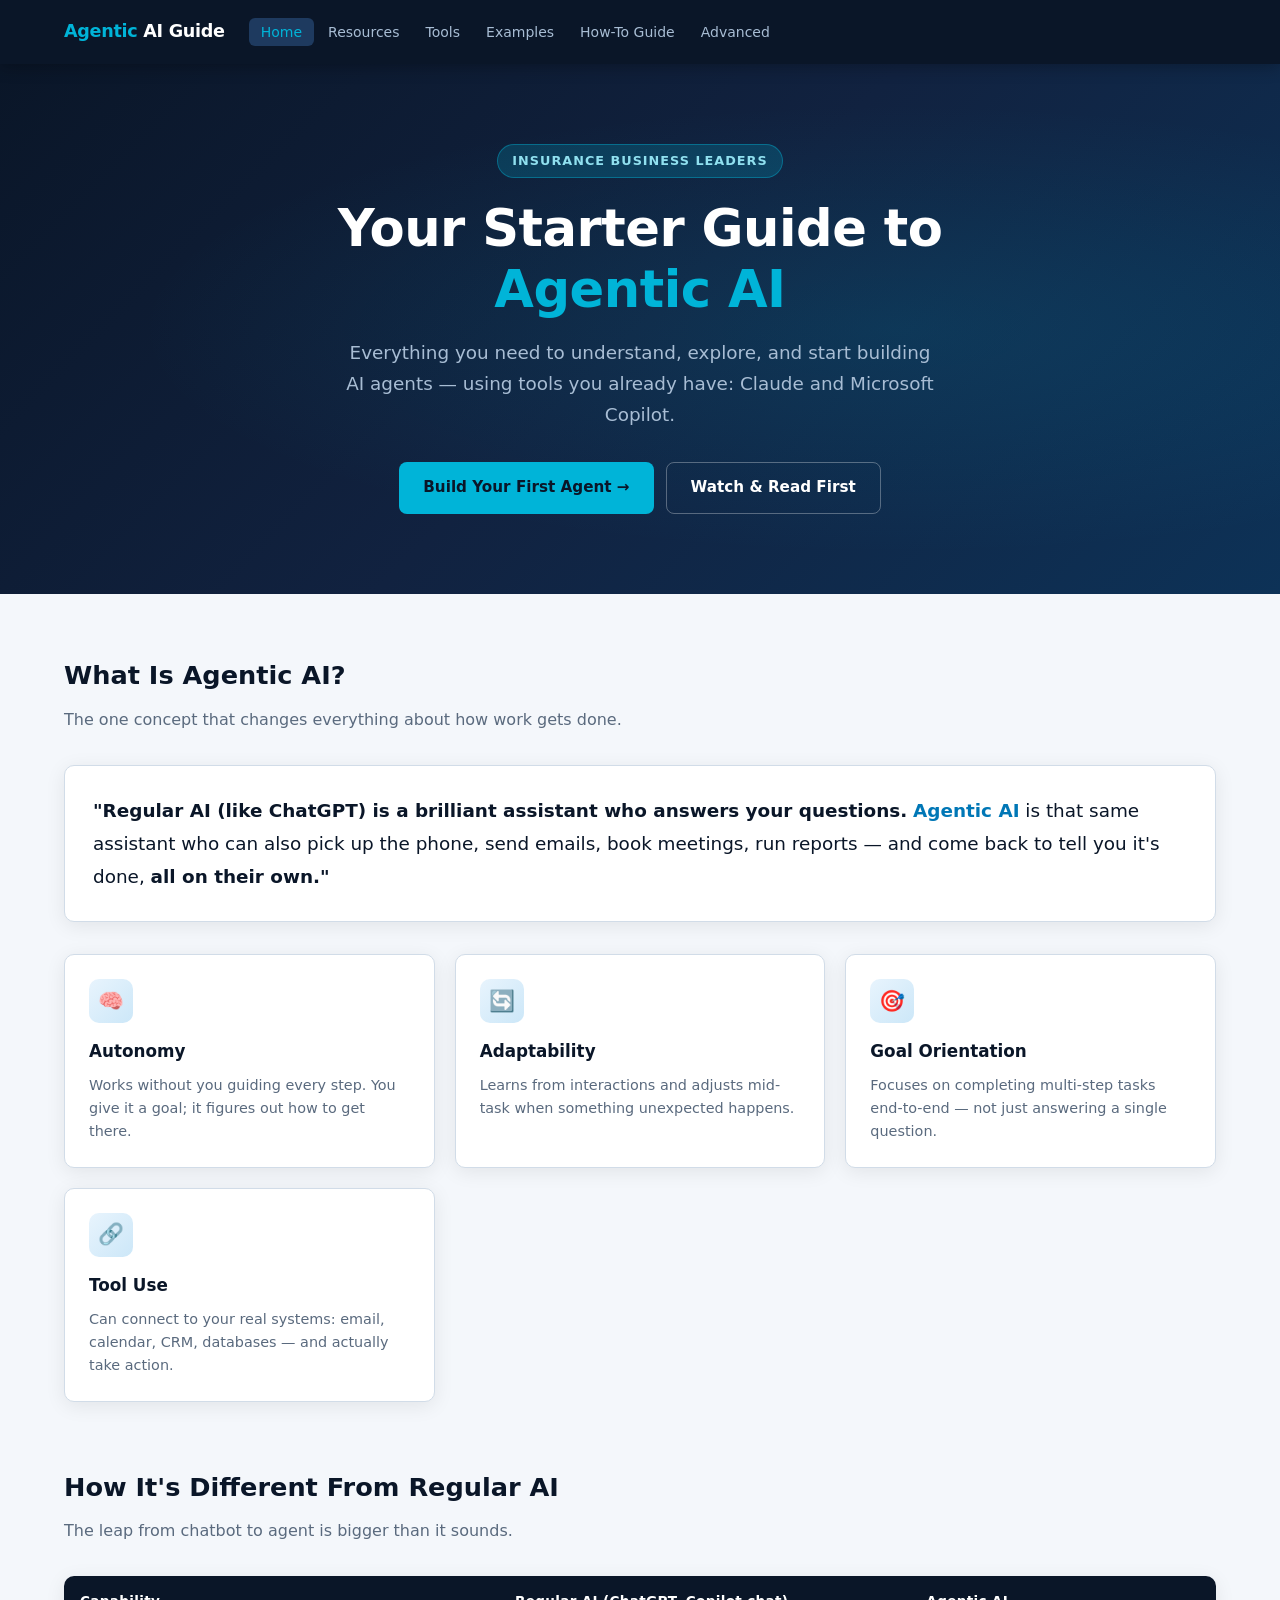
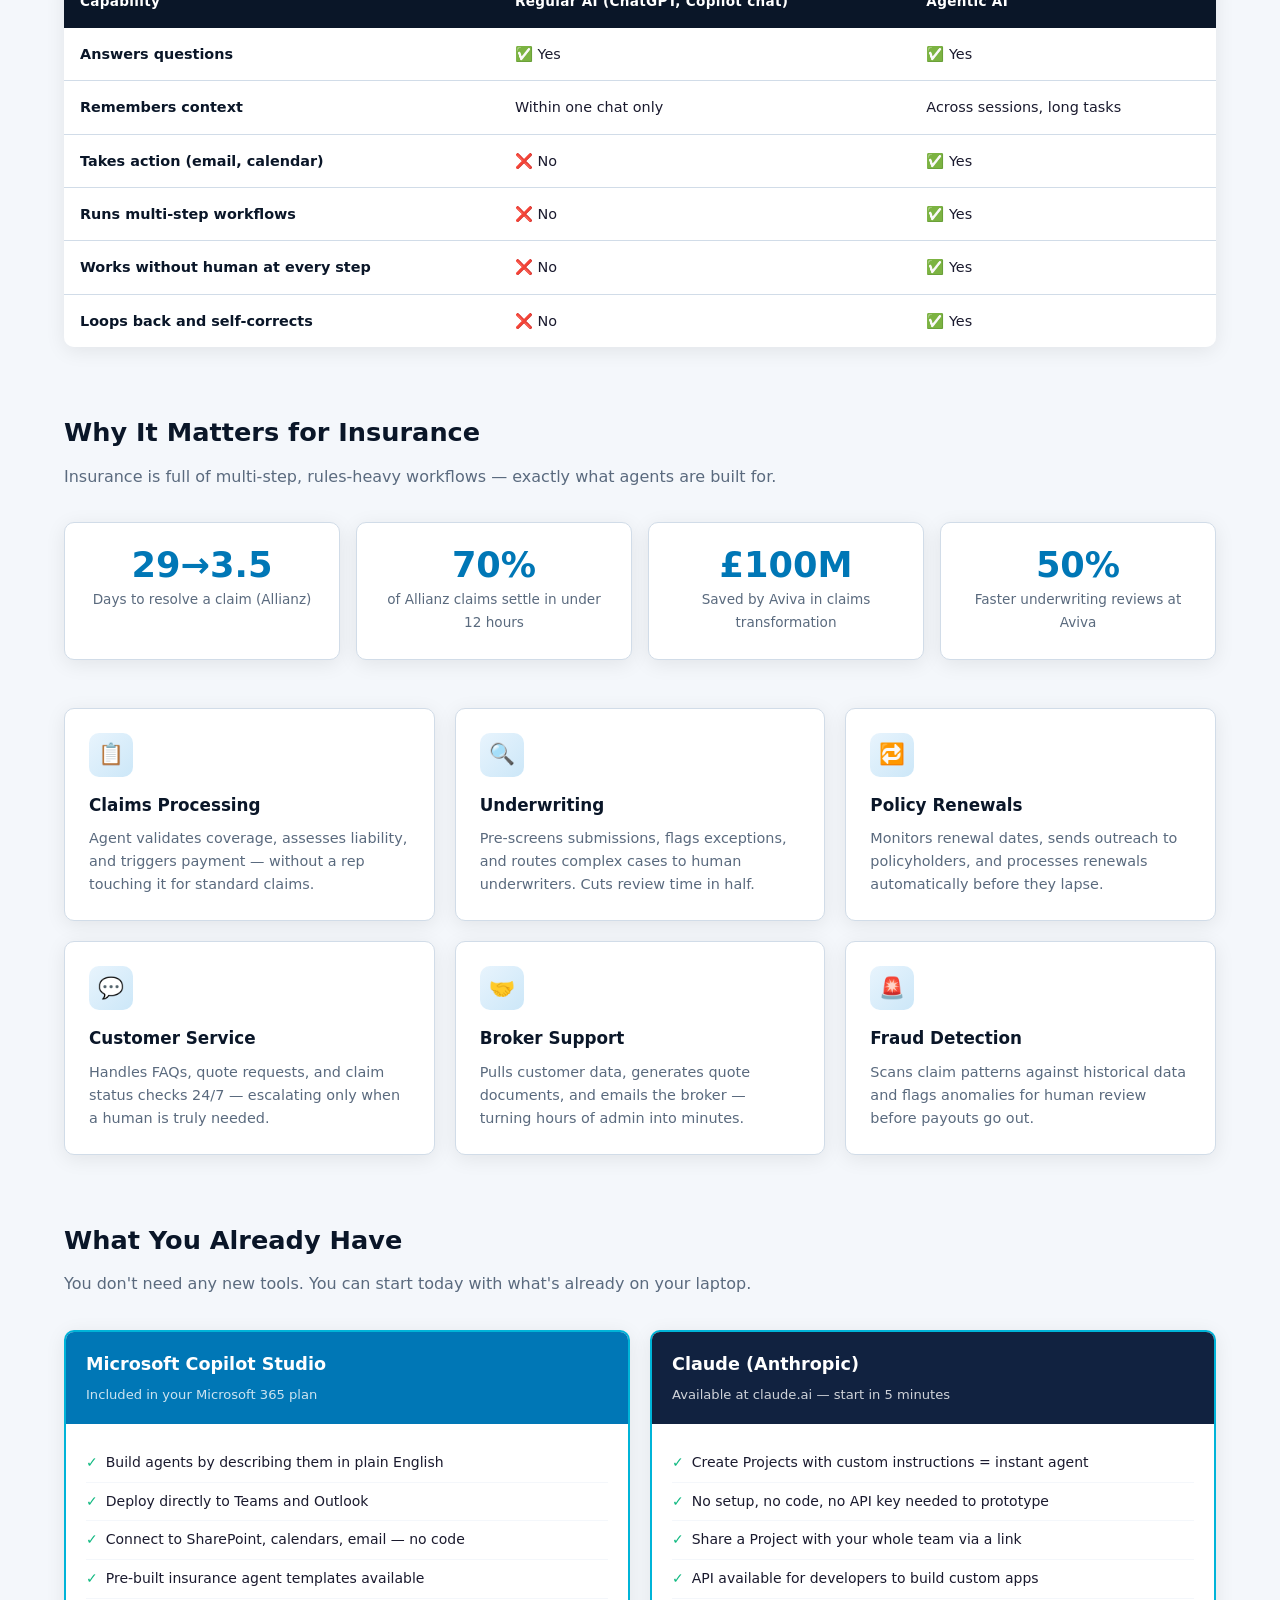
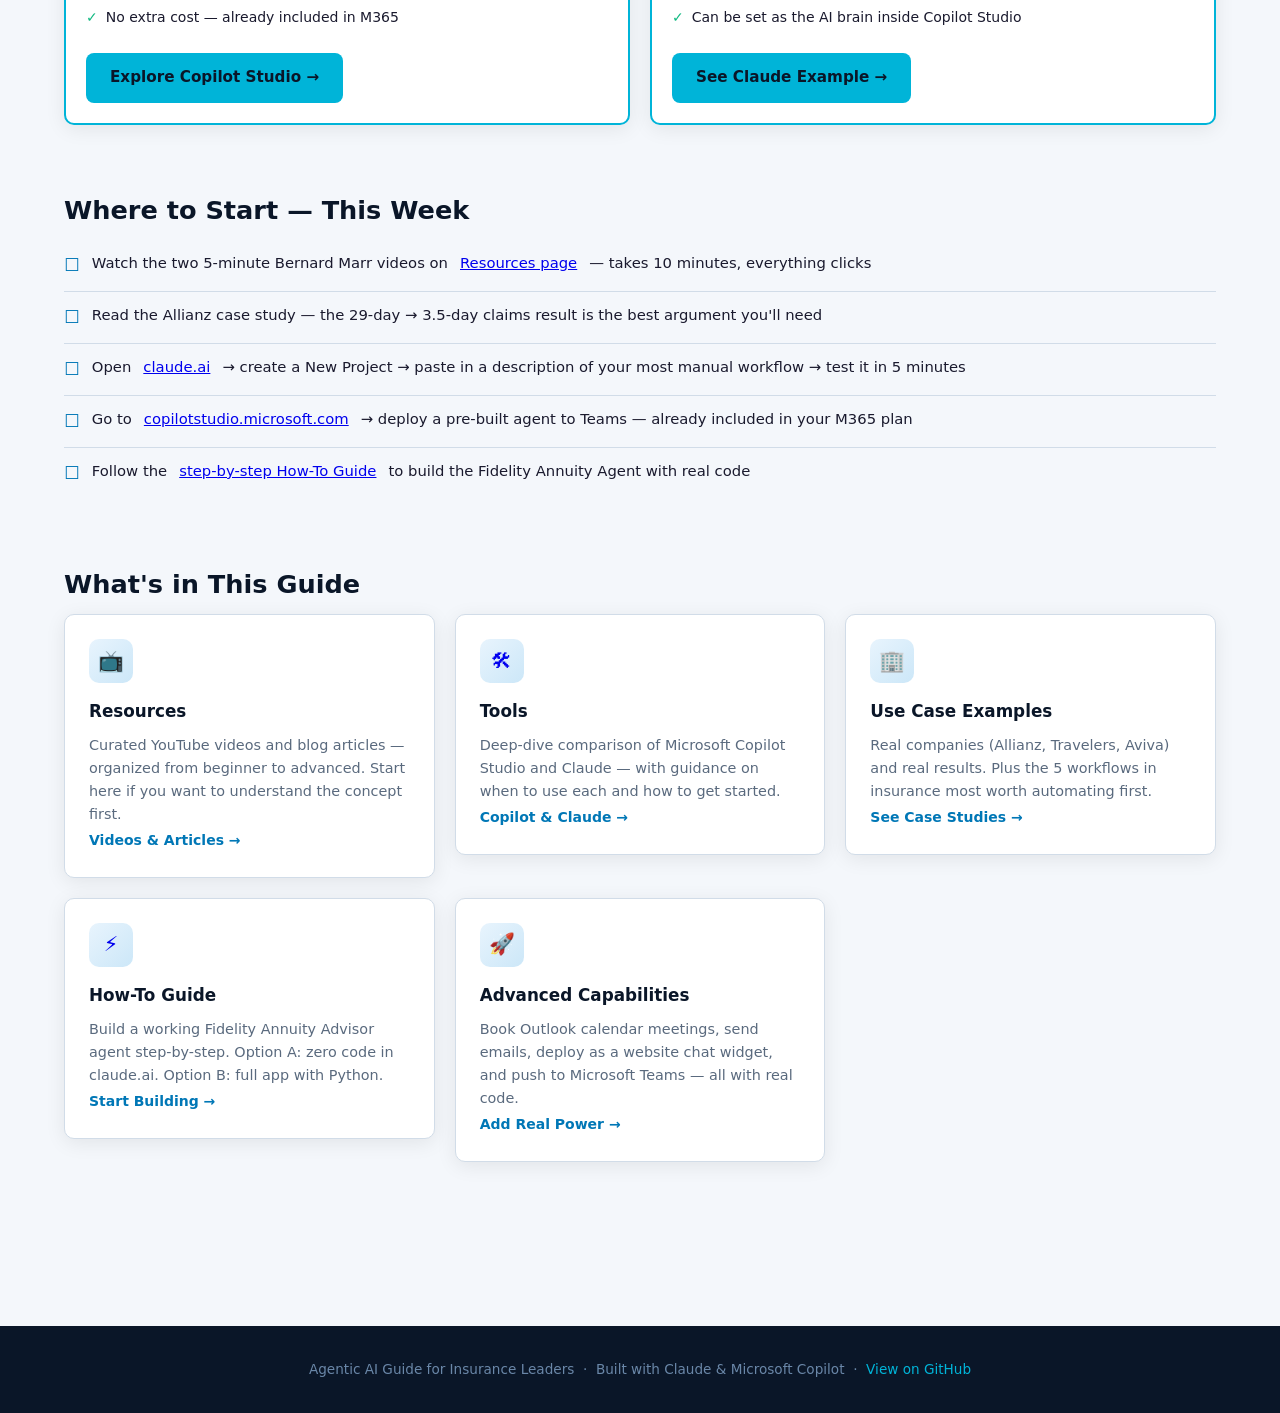
==== index.html @ a808accc "Rename Insurance nav tab to Examples Made-with: Cursor" ====
<!DOCTYPE html>
<html lang="en">
<head>
  <meta charset="UTF-8" />
  <meta name="viewport" content="width=device-width, initial-scale=1.0" />
  <title>Agentic AI Guide — For Insurance Business Leaders</title>
  <link rel="stylesheet" href="css/style.css" />
</head>
<body>

<!-- NAV -->
<nav>
  <div class="nav-inner">
    <a class="nav-logo" href="index.html">Agentic <span>AI Guide</span></a>
    <ul class="nav-links">
      <li><a href="index.html" class="active">Home</a></li>
      <li><a href="resources.html">Resources</a></li>
      <li><a href="tools.html">Tools</a></li>
      <li><a href="insurance.html">Examples</a></li>
      <li><a href="howto.html">How-To Guide</a></li>
      <li><a href="capabilities.html">Advanced</a></li>
    </ul>
  </div>
</nav>

<!-- HERO -->
<section class="hero">
  <div class="hero-inner">
    <div class="hero-badge">Insurance Business Leaders</div>
    <h1>Your Starter Guide to<br><span class="accent">Agentic AI</span></h1>
    <p>Everything you need to understand, explore, and start building AI agents — using tools you already have: Claude and Microsoft Copilot.</p>
    <div class="hero-cta">
      <a class="btn btn-primary" href="howto.html">Build Your First Agent →</a>
      <a class="btn btn-outline" href="resources.html">Watch &amp; Read First</a>
    </div>
  </div>
</section>

<!-- MAIN -->
<div class="container">

  <!-- WHAT IS IT -->
  <section class="section">
    <div class="section-title">What Is Agentic AI?</div>
    <div class="section-subtitle">The one concept that changes everything about how work gets done.</div>

    <div style="background:white; border:1px solid var(--border); border-radius:var(--radius); padding:28px; margin-bottom:32px; box-shadow:var(--shadow);">
      <p style="font-size:1.15rem; line-height:1.8; color:var(--navy);">
        <strong>"Regular AI (like ChatGPT) is a brilliant assistant who answers your questions.</strong>
        <strong style="color:var(--teal-dark)"> Agentic AI</strong> is that same assistant who can also pick up the phone,
        send emails, book meetings, run reports — and come back to tell you it's done,
        <strong>all on their own."</strong>
      </p>
    </div>

    <div class="card-grid">
      <div class="card">
        <div class="card-icon">🧠</div>
        <h3>Autonomy</h3>
        <p>Works without you guiding every step. You give it a goal; it figures out how to get there.</p>
      </div>
      <div class="card">
        <div class="card-icon">🔄</div>
        <h3>Adaptability</h3>
        <p>Learns from interactions and adjusts mid-task when something unexpected happens.</p>
      </div>
      <div class="card">
        <div class="card-icon">🎯</div>
        <h3>Goal Orientation</h3>
        <p>Focuses on completing multi-step tasks end-to-end — not just answering a single question.</p>
      </div>
      <div class="card">
        <div class="card-icon">🔗</div>
        <h3>Tool Use</h3>
        <p>Can connect to your real systems: email, calendar, CRM, databases — and actually take action.</p>
      </div>
    </div>
  </section>

  <!-- HOW IT DIFFERS -->
  <section class="section">
    <div class="section-title">How It's Different From Regular AI</div>
    <div class="section-subtitle">The leap from chatbot to agent is bigger than it sounds.</div>
    <div class="table-wrap">
      <table>
        <thead>
          <tr>
            <th>Capability</th>
            <th>Regular AI (ChatGPT, Copilot chat)</th>
            <th>Agentic AI</th>
          </tr>
        </thead>
        <tbody>
          <tr>
            <td>Answers questions</td>
            <td>✅ Yes</td>
            <td>✅ Yes</td>
          </tr>
          <tr>
            <td>Remembers context</td>
            <td>Within one chat only</td>
            <td>Across sessions, long tasks</td>
          </tr>
          <tr>
            <td>Takes action (email, calendar)</td>
            <td>❌ No</td>
            <td>✅ Yes</td>
          </tr>
          <tr>
            <td>Runs multi-step workflows</td>
            <td>❌ No</td>
            <td>✅ Yes</td>
          </tr>
          <tr>
            <td>Works without human at every step</td>
            <td>❌ No</td>
            <td>✅ Yes</td>
          </tr>
          <tr>
            <td>Loops back and self-corrects</td>
            <td>❌ No</td>
            <td>✅ Yes</td>
          </tr>
        </tbody>
      </table>
    </div>
  </section>

  <!-- WHY INSURANCE -->
  <section class="section">
    <div class="section-title">Why It Matters for Insurance</div>
    <div class="section-subtitle">Insurance is full of multi-step, rules-heavy workflows — exactly what agents are built for.</div>

    <div class="stats-row">
      <div class="stat-card">
        <div class="stat-num">29→3.5</div>
        <div class="stat-label">Days to resolve a claim (Allianz)</div>
      </div>
      <div class="stat-card">
        <div class="stat-num">70%</div>
        <div class="stat-label">of Allianz claims settle in under 12 hours</div>
      </div>
      <div class="stat-card">
        <div class="stat-num">£100M</div>
        <div class="stat-label">Saved by Aviva in claims transformation</div>
      </div>
      <div class="stat-card">
        <div class="stat-num">50%</div>
        <div class="stat-label">Faster underwriting reviews at Aviva</div>
      </div>
    </div>

    <div class="card-grid">
      <div class="card">
        <div class="card-icon">📋</div>
        <h3>Claims Processing</h3>
        <p>Agent validates coverage, assesses liability, and triggers payment — without a rep touching it for standard claims.</p>
      </div>
      <div class="card">
        <div class="card-icon">🔍</div>
        <h3>Underwriting</h3>
        <p>Pre-screens submissions, flags exceptions, and routes complex cases to human underwriters. Cuts review time in half.</p>
      </div>
      <div class="card">
        <div class="card-icon">🔁</div>
        <h3>Policy Renewals</h3>
        <p>Monitors renewal dates, sends outreach to policyholders, and processes renewals automatically before they lapse.</p>
      </div>
      <div class="card">
        <div class="card-icon">💬</div>
        <h3>Customer Service</h3>
        <p>Handles FAQs, quote requests, and claim status checks 24/7 — escalating only when a human is truly needed.</p>
      </div>
      <div class="card">
        <div class="card-icon">🤝</div>
        <h3>Broker Support</h3>
        <p>Pulls customer data, generates quote documents, and emails the broker — turning hours of admin into minutes.</p>
      </div>
      <div class="card">
        <div class="card-icon">🚨</div>
        <h3>Fraud Detection</h3>
        <p>Scans claim patterns against historical data and flags anomalies for human review before payouts go out.</p>
      </div>
    </div>
  </section>

  <!-- WHAT YOU HAVE -->
  <section class="section">
    <div class="section-title">What You Already Have</div>
    <div class="section-subtitle">You don't need any new tools. You can start today with what's already on your laptop.</div>

    <div class="compare-grid">
      <div class="compare-card featured">
        <div class="compare-header teal">
          <h3>Microsoft Copilot Studio</h3>
          <p>Included in your Microsoft 365 plan</p>
        </div>
        <div class="compare-body">
          <ul style="list-style:none;">
            <li>Build agents by describing them in plain English</li>
            <li>Deploy directly to Teams and Outlook</li>
            <li>Connect to SharePoint, calendars, email — no code</li>
            <li>Pre-built insurance agent templates available</li>
            <li>No extra cost — already included in M365</li>
          </ul>
          <a class="btn btn-primary" href="tools.html" style="margin-top:16px; display:inline-flex;">Explore Copilot Studio →</a>
        </div>
      </div>
      <div class="compare-card featured">
        <div class="compare-header">
          <h3>Claude (Anthropic)</h3>
          <p>Available at claude.ai — start in 5 minutes</p>
        </div>
        <div class="compare-body">
          <ul style="list-style:none;">
            <li>Create Projects with custom instructions = instant agent</li>
            <li>No setup, no code, no API key needed to prototype</li>
            <li>Share a Project with your whole team via a link</li>
            <li>API available for developers to build custom apps</li>
            <li>Can be set as the AI brain inside Copilot Studio</li>
          </ul>
          <a class="btn btn-primary" href="howto.html" style="margin-top:16px; display:inline-flex;">See Claude Example →</a>
        </div>
      </div>
    </div>
  </section>

  <!-- WHERE TO START -->
  <section class="section">
    <div class="section-title">Where to Start — This Week</div>
    <ul class="checklist">
      <li>Watch the two 5-minute Bernard Marr videos on <a href="resources.html">Resources page</a> — takes 10 minutes, everything clicks</li>
      <li>Read the Allianz case study — the 29-day → 3.5-day claims result is the best argument you'll need</li>
      <li>Open <a href="https://claude.ai" target="_blank">claude.ai</a> → create a New Project → paste in a description of your most manual workflow → test it in 5 minutes</li>
      <li>Go to <a href="https://copilotstudio.microsoft.com" target="_blank">copilotstudio.microsoft.com</a> → deploy a pre-built agent to Teams — already included in your M365 plan</li>
      <li>Follow the <a href="howto.html">step-by-step How-To Guide</a> to build the Fidelity Annuity Agent with real code</li>
    </ul>
  </section>

  <!-- SITE MAP -->
  <section class="section">
    <div class="section-title">What's in This Guide</div>
    <div class="card-grid">
      <a href="resources.html" style="text-decoration:none;">
        <div class="card">
          <div class="card-icon">📺</div>
          <h3>Resources</h3>
          <p>Curated YouTube videos and blog articles — organized from beginner to advanced. Start here if you want to understand the concept first.</p>
          <span style="color:var(--teal-dark); font-size:0.875rem; font-weight:600;">Videos &amp; Articles →</span>
        </div>
      </a>
      <a href="tools.html" style="text-decoration:none;">
        <div class="card">
          <div class="card-icon">🛠</div>
          <h3>Tools</h3>
          <p>Deep-dive comparison of Microsoft Copilot Studio and Claude — with guidance on when to use each and how to get started.</p>
          <span style="color:var(--teal-dark); font-size:0.875rem; font-weight:600;">Copilot &amp; Claude →</span>
        </div>
      </a>
      <a href="insurance.html" style="text-decoration:none;">
        <div class="card">
          <div class="card-icon">🏢</div>
          <h3>Use Case Examples</h3>
          <p>Real companies (Allianz, Travelers, Aviva) and real results. Plus the 5 workflows in insurance most worth automating first.</p>
          <span style="color:var(--teal-dark); font-size:0.875rem; font-weight:600;">See Case Studies →</span>
        </div>
      </a>
      <a href="howto.html" style="text-decoration:none;">
        <div class="card">
          <div class="card-icon">⚡</div>
          <h3>How-To Guide</h3>
          <p>Build a working Fidelity Annuity Advisor agent step-by-step. Option A: zero code in claude.ai. Option B: full app with Python.</p>
          <span style="color:var(--teal-dark); font-size:0.875rem; font-weight:600;">Start Building →</span>
        </div>
      </a>
      <a href="capabilities.html" style="text-decoration:none;">
        <div class="card">
          <div class="card-icon">🚀</div>
          <h3>Advanced Capabilities</h3>
          <p>Book Outlook calendar meetings, send emails, deploy as a website chat widget, and push to Microsoft Teams — all with real code.</p>
          <span style="color:var(--teal-dark); font-size:0.875rem; font-weight:600;">Add Real Power →</span>
        </div>
      </a>
    </div>
  </section>
</div>

<footer>
  <p>Agentic AI Guide for Insurance Leaders &nbsp;·&nbsp; Built with Claude &amp; Microsoft Copilot &nbsp;·&nbsp; <a href="https://github.com" target="_blank">View on GitHub</a></p>
</footer>

<script src="js/main.js"></script>
</body>
</html>
---- css/style.css ----
/* ============================================================
   AGENTIC AI GUIDE — Shared Styles
   ============================================================ */

:root {
  --navy:       #0a1628;
  --navy-mid:   #112240;
  --navy-light: #1e3a5f;
  --teal:       #00b4d8;
  --teal-light: #90e0ef;
  --teal-dark:  #0077b6;
  --white:      #ffffff;
  --off-white:  #f4f7fb;
  --text:       #1a1a2e;
  --text-muted: #5a6a7e;
  --border:     #d1dce8;
  --card-bg:    #ffffff;
  --code-bg:    #0d1b2a;
  --success:    #10b981;
  --warning:    #f59e0b;
  --radius:     10px;
  --shadow:     0 4px 20px rgba(0,0,0,0.08);
  --shadow-lg:  0 8px 40px rgba(0,0,0,0.14);
}

* { margin: 0; padding: 0; box-sizing: border-box; }

html { scroll-behavior: smooth; }

body {
  font-family: 'Segoe UI', system-ui, -apple-system, sans-serif;
  background: var(--off-white);
  color: var(--text);
  line-height: 1.7;
}

/* ---- NAV ---- */
nav {
  background: var(--navy);
  position: sticky;
  top: 0;
  z-index: 100;
  box-shadow: 0 2px 16px rgba(0,0,0,0.3);
}

.nav-inner {
  max-width: 1200px;
  margin: 0 auto;
  padding: 0 24px;
  display: flex;
  align-items: center;
  gap: 8px;
  height: 64px;
}

.nav-logo {
  font-size: 1.1rem;
  font-weight: 700;
  color: var(--teal);
  text-decoration: none;
  margin-right: 16px;
  white-space: nowrap;
  letter-spacing: -0.3px;
}

.nav-logo span { color: var(--white); }

.nav-links {
  display: flex;
  list-style: none;
  gap: 2px;
  flex-wrap: wrap;
}

.nav-links a {
  color: #a8bdd4;
  text-decoration: none;
  font-size: 0.875rem;
  padding: 6px 12px;
  border-radius: 6px;
  transition: all 0.2s;
  white-space: nowrap;
}

.nav-links a:hover,
.nav-links a.active {
  color: var(--white);
  background: var(--navy-light);
}

.nav-links a.active {
  color: var(--teal);
}

/* ---- HERO ---- */
.hero {
  background: linear-gradient(135deg, var(--navy) 0%, var(--navy-mid) 50%, #0d3257 100%);
  color: var(--white);
  padding: 80px 24px;
  text-align: center;
  position: relative;
  overflow: hidden;
}

.hero::before {
  content: '';
  position: absolute;
  inset: 0;
  background: radial-gradient(ellipse at 70% 50%, rgba(0,180,216,0.12) 0%, transparent 60%);
}

.hero-inner { position: relative; max-width: 800px; margin: 0 auto; }

.hero-badge {
  display: inline-block;
  background: rgba(0,180,216,0.2);
  border: 1px solid rgba(0,180,216,0.4);
  color: var(--teal-light);
  font-size: 0.8rem;
  font-weight: 600;
  letter-spacing: 1px;
  text-transform: uppercase;
  padding: 5px 14px;
  border-radius: 20px;
  margin-bottom: 20px;
}

.hero h1 {
  font-size: clamp(2rem, 5vw, 3.2rem);
  font-weight: 800;
  line-height: 1.2;
  margin-bottom: 16px;
  letter-spacing: -0.5px;
}

.hero h1 .accent { color: var(--teal); }

.hero p {
  font-size: 1.15rem;
  color: #a8bdd4;
  max-width: 600px;
  margin: 0 auto 32px;
}

.hero-cta {
  display: flex;
  gap: 12px;
  justify-content: center;
  flex-wrap: wrap;
}

.btn {
  display: inline-flex;
  align-items: center;
  gap: 8px;
  padding: 12px 24px;
  border-radius: 8px;
  font-size: 0.95rem;
  font-weight: 600;
  text-decoration: none;
  transition: all 0.2s;
  cursor: pointer;
  border: none;
}

.btn-primary {
  background: var(--teal);
  color: var(--navy);
}
.btn-primary:hover { background: var(--teal-light); transform: translateY(-1px); }

.btn-outline {
  background: transparent;
  color: var(--white);
  border: 1.5px solid rgba(255,255,255,0.3);
}
.btn-outline:hover { border-color: var(--teal); color: var(--teal); transform: translateY(-1px); }

/* ---- PAGE HEADER (non-home pages) ---- */
.page-header {
  background: linear-gradient(135deg, var(--navy) 0%, var(--navy-mid) 100%);
  color: var(--white);
  padding: 52px 24px;
}

.page-header-inner { max-width: 1200px; margin: 0 auto; }

.page-header .breadcrumb {
  font-size: 0.8rem;
  color: #6a87a8;
  margin-bottom: 10px;
}

.page-header .breadcrumb a { color: var(--teal); text-decoration: none; }

.page-header h1 {
  font-size: clamp(1.6rem, 3vw, 2.4rem);
  font-weight: 800;
  margin-bottom: 10px;
}

.page-header p { color: #a8bdd4; font-size: 1.05rem; max-width: 650px; }

/* ---- LAYOUT ---- */
.container {
  max-width: 1200px;
  margin: 0 auto;
  padding: 60px 24px;
}

.section { margin-bottom: 64px; }

.section-title {
  font-size: 1.6rem;
  font-weight: 800;
  color: var(--navy);
  margin-bottom: 8px;
}

.section-subtitle {
  color: var(--text-muted);
  font-size: 1rem;
  margin-bottom: 32px;
}

/* ---- CARDS ---- */
.card-grid {
  display: grid;
  grid-template-columns: repeat(auto-fill, minmax(300px, 1fr));
  gap: 20px;
}

.card {
  background: var(--card-bg);
  border: 1px solid var(--border);
  border-radius: var(--radius);
  padding: 24px;
  box-shadow: var(--shadow);
  transition: transform 0.2s, box-shadow 0.2s;
}

.card:hover {
  transform: translateY(-3px);
  box-shadow: var(--shadow-lg);
}

.card-icon {
  width: 44px;
  height: 44px;
  border-radius: 10px;
  display: flex;
  align-items: center;
  justify-content: center;
  font-size: 1.3rem;
  margin-bottom: 14px;
  background: linear-gradient(135deg, #e8f4fd, #cce7f8);
}

.card h3 {
  font-size: 1.05rem;
  font-weight: 700;
  margin-bottom: 8px;
  color: var(--navy);
}

.card p {
  font-size: 0.9rem;
  color: var(--text-muted);
  line-height: 1.6;
}

.card a {
  display: inline-flex;
  align-items: center;
  gap: 4px;
  margin-top: 14px;
  font-size: 0.875rem;
  font-weight: 600;
  color: var(--teal-dark);
  text-decoration: none;
}
.card a:hover { color: var(--teal); }

/* ---- VIDEO CARDS ---- */
.video-card {
  background: var(--card-bg);
  border: 1px solid var(--border);
  border-radius: var(--radius);
  overflow: hidden;
  box-shadow: var(--shadow);
  transition: transform 0.2s, box-shadow 0.2s;
}
.video-card:hover { transform: translateY(-3px); box-shadow: var(--shadow-lg); }

.video-thumb {
  background: linear-gradient(135deg, var(--navy), var(--navy-light));
  height: 160px;
  display: flex;
  align-items: center;
  justify-content: center;
  font-size: 3rem;
  position: relative;
}

.video-duration {
  position: absolute;
  bottom: 10px;
  right: 10px;
  background: rgba(0,0,0,0.7);
  color: white;
  font-size: 0.75rem;
  padding: 2px 7px;
  border-radius: 4px;
}

.video-body { padding: 18px; }
.video-body h3 { font-size: 0.95rem; font-weight: 700; margin-bottom: 6px; color: var(--navy); }
.video-body p { font-size: 0.85rem; color: var(--text-muted); margin-bottom: 12px; }
.video-body .channel { font-size: 0.8rem; color: var(--text-muted); font-weight: 600; }

/* ---- TABLES ---- */
.table-wrap { overflow-x: auto; border-radius: var(--radius); box-shadow: var(--shadow); }

table {
  width: 100%;
  border-collapse: collapse;
  background: white;
  font-size: 0.9rem;
}

thead tr { background: var(--navy); color: white; }
thead th { padding: 14px 16px; text-align: left; font-weight: 600; font-size: 0.85rem; letter-spacing: 0.3px; }

tbody tr { border-bottom: 1px solid var(--border); transition: background 0.15s; }
tbody tr:last-child { border-bottom: none; }
tbody tr:hover { background: #f0f7ff; }
tbody td { padding: 14px 16px; vertical-align: top; }
tbody td:first-child { font-weight: 600; color: var(--navy); }

/* ---- CODE BLOCKS ---- */
.code-block {
  background: var(--code-bg);
  border-radius: var(--radius);
  margin: 20px 0;
  overflow: hidden;
  box-shadow: var(--shadow-lg);
}

.code-header {
  background: #1a2a3a;
  padding: 10px 16px;
  display: flex;
  align-items: center;
  justify-content: space-between;
}

.code-lang {
  font-size: 0.75rem;
  font-weight: 700;
  color: var(--teal);
  text-transform: uppercase;
  letter-spacing: 1px;
}

.copy-btn {
  background: rgba(255,255,255,0.1);
  border: none;
  color: #a8bdd4;
  font-size: 0.75rem;
  padding: 4px 10px;
  border-radius: 4px;
  cursor: pointer;
  transition: background 0.2s;
}
.copy-btn:hover { background: rgba(255,255,255,0.2); color: white; }

pre {
  padding: 20px 20px;
  overflow-x: auto;
  font-size: 0.85rem;
  line-height: 1.7;
}

pre code {
  color: #e2e8f0;
  font-family: 'JetBrains Mono', 'Fira Code', 'Cascadia Code', monospace;
}

/* Syntax coloring */
.kw  { color: #c792ea; }
.str { color: #c3e88d; }
.cm  { color: #546e7a; font-style: italic; }
.fn  { color: #82aaff; }
.num { color: #f78c6c; }

/* ---- STEP LIST ---- */
.steps { list-style: none; counter-reset: steps; }

.step {
  counter-increment: steps;
  display: flex;
  gap: 20px;
  margin-bottom: 32px;
}

.step-num {
  flex-shrink: 0;
  width: 40px;
  height: 40px;
  background: var(--navy);
  color: var(--teal);
  border-radius: 50%;
  display: flex;
  align-items: center;
  justify-content: center;
  font-weight: 800;
  font-size: 1rem;
  margin-top: 2px;
}

.step-content h3 { font-size: 1.05rem; font-weight: 700; margin-bottom: 6px; color: var(--navy); }
.step-content p { font-size: 0.925rem; color: var(--text-muted); }
.step-content a { color: var(--teal-dark); }

/* ---- STAT CARDS ---- */
.stats-row {
  display: grid;
  grid-template-columns: repeat(auto-fit, minmax(200px, 1fr));
  gap: 16px;
  margin-bottom: 48px;
}

.stat-card {
  background: white;
  border: 1px solid var(--border);
  border-radius: var(--radius);
  padding: 24px;
  text-align: center;
  box-shadow: var(--shadow);
}

.stat-num {
  font-size: 2.2rem;
  font-weight: 900;
  color: var(--teal-dark);
  line-height: 1;
  margin-bottom: 6px;
}

.stat-label {
  font-size: 0.85rem;
  color: var(--text-muted);
  font-weight: 500;
}

/* ---- CALLOUT ---- */
.callout {
  border-radius: var(--radius);
  padding: 18px 20px;
  margin: 20px 0;
  display: flex;
  gap: 14px;
  align-items: flex-start;
}

.callout-tip { background: #e8f8f0; border-left: 4px solid var(--success); }
.callout-info { background: #e8f2fb; border-left: 4px solid var(--teal-dark); }
.callout-warning { background: #fef9e8; border-left: 4px solid var(--warning); }

.callout-icon { font-size: 1.2rem; flex-shrink: 0; margin-top: 1px; }
.callout p { font-size: 0.9rem; color: var(--text); margin: 0; }
.callout strong { color: var(--navy); }

/* ---- TABS ---- */
.tabs { margin-bottom: 32px; }

.tab-nav {
  display: flex;
  gap: 4px;
  border-bottom: 2px solid var(--border);
  margin-bottom: 24px;
  flex-wrap: wrap;
}

.tab-btn {
  background: none;
  border: none;
  padding: 10px 18px;
  font-size: 0.9rem;
  font-weight: 600;
  color: var(--text-muted);
  cursor: pointer;
  border-bottom: 2px solid transparent;
  margin-bottom: -2px;
  transition: all 0.2s;
  border-radius: 6px 6px 0 0;
}

.tab-btn:hover { color: var(--navy); background: var(--off-white); }
.tab-btn.active { color: var(--teal-dark); border-bottom-color: var(--teal-dark); }

.tab-panel { display: none; }
.tab-panel.active { display: block; }

/* ---- CHECKLIST ---- */
.checklist { list-style: none; }
.checklist li {
  padding: 10px 0;
  border-bottom: 1px solid var(--border);
  display: flex;
  align-items: flex-start;
  gap: 12px;
  font-size: 0.925rem;
}
.checklist li:last-child { border-bottom: none; }
.checklist li::before {
  content: '☐';
  font-size: 1.1rem;
  flex-shrink: 0;
  color: var(--teal-dark);
  margin-top: 1px;
}

/* ---- COMPARISON BLOCKS ---- */
.compare-grid {
  display: grid;
  grid-template-columns: 1fr 1fr;
  gap: 20px;
}
@media (max-width: 640px) { .compare-grid { grid-template-columns: 1fr; } }

.compare-card {
  background: white;
  border: 2px solid var(--border);
  border-radius: var(--radius);
  overflow: hidden;
  box-shadow: var(--shadow);
}

.compare-card.featured { border-color: var(--teal); }

.compare-header {
  padding: 18px 20px;
  background: var(--navy-mid);
  color: white;
}
.compare-header.teal { background: var(--teal-dark); }
.compare-header h3 { font-size: 1.1rem; font-weight: 800; margin-bottom: 4px; }
.compare-header p { font-size: 0.82rem; opacity: 0.8; }

.compare-body { padding: 20px; }
.compare-body li {
  padding: 7px 0;
  border-bottom: 1px solid var(--off-white);
  font-size: 0.875rem;
  display: flex;
  align-items: center;
  gap: 8px;
}
.compare-body li:last-child { border-bottom: none; }
.compare-body li::before { content: '✓'; color: var(--success); font-weight: 700; flex-shrink: 0; }

/* ---- FOOTER ---- */
footer {
  background: var(--navy);
  color: #6a87a8;
  text-align: center;
  padding: 32px 24px;
  font-size: 0.85rem;
  margin-top: 40px;
}
footer a { color: var(--teal); text-decoration: none; }

/* ---- CONVERSATION DEMO ---- */
.convo {
  background: white;
  border: 1px solid var(--border);
  border-radius: var(--radius);
  overflow: hidden;
  box-shadow: var(--shadow);
  margin: 24px 0;
}
.convo-header {
  background: var(--navy);
  color: white;
  padding: 12px 18px;
  font-size: 0.85rem;
  font-weight: 600;
  display: flex;
  align-items: center;
  gap: 8px;
}
.convo-header::before { content: '●'; color: var(--teal); }
.convo-body { padding: 20px; display: flex; flex-direction: column; gap: 12px; }

.msg {
  max-width: 80%;
  padding: 10px 14px;
  border-radius: 12px;
  font-size: 0.875rem;
  line-height: 1.5;
}
.msg-agent {
  background: var(--off-white);
  color: var(--text);
  border-bottom-left-radius: 4px;
  align-self: flex-start;
}
.msg-user {
  background: var(--navy);
  color: white;
  border-bottom-right-radius: 4px;
  align-self: flex-end;
}

/* ---- TAG ---- */
.tag {
  display: inline-block;
  background: #e8f2fb;
  color: var(--teal-dark);
  font-size: 0.75rem;
  font-weight: 600;
  padding: 3px 10px;
  border-radius: 20px;
  margin-right: 6px;
  margin-bottom: 6px;
}

/* ---- RESPONSIVE ---- */
@media (max-width: 768px) {
  .nav-inner { flex-wrap: wrap; height: auto; padding: 12px 16px; gap: 12px; }
  .nav-links { gap: 2px; }
  .nav-links a { padding: 5px 8px; font-size: 0.8rem; }
  .hero { padding: 52px 16px; }
  .container { padding: 40px 16px; }
  .card-grid { grid-template-columns: 1fr; }
}
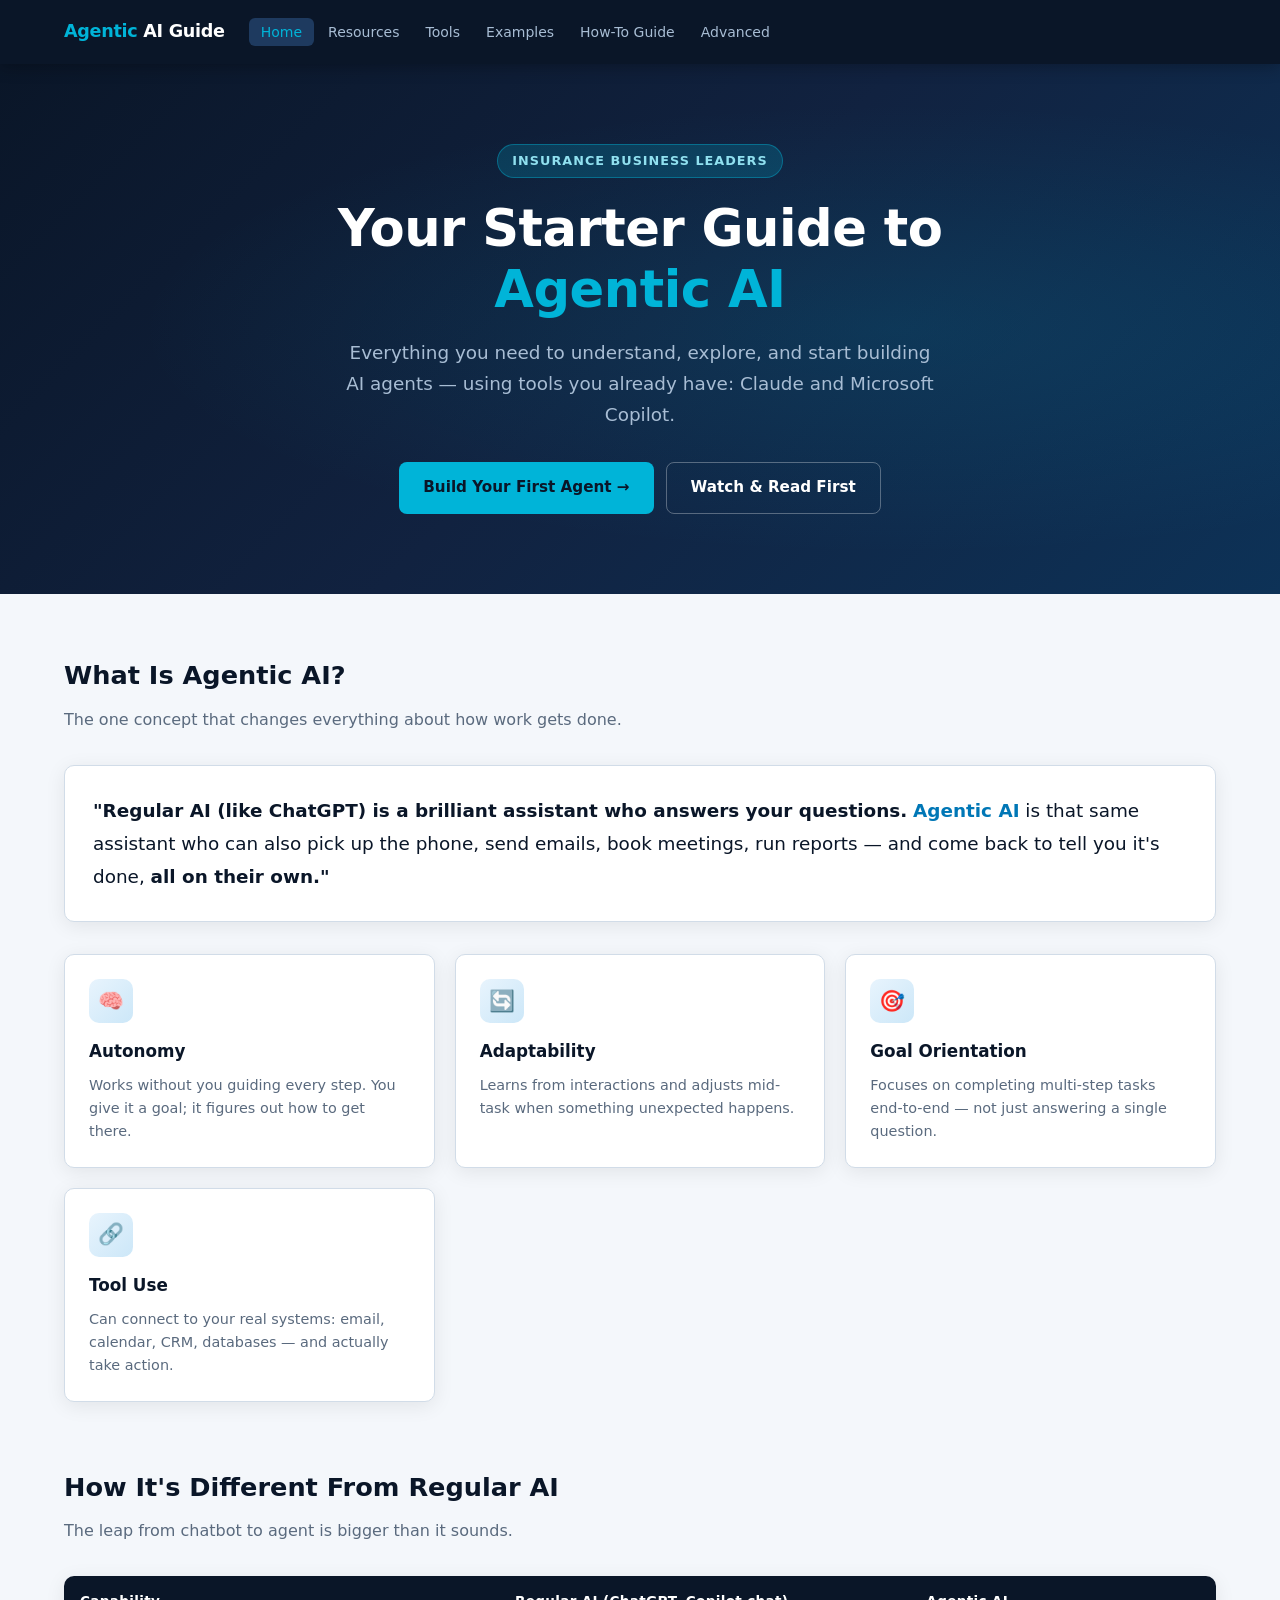
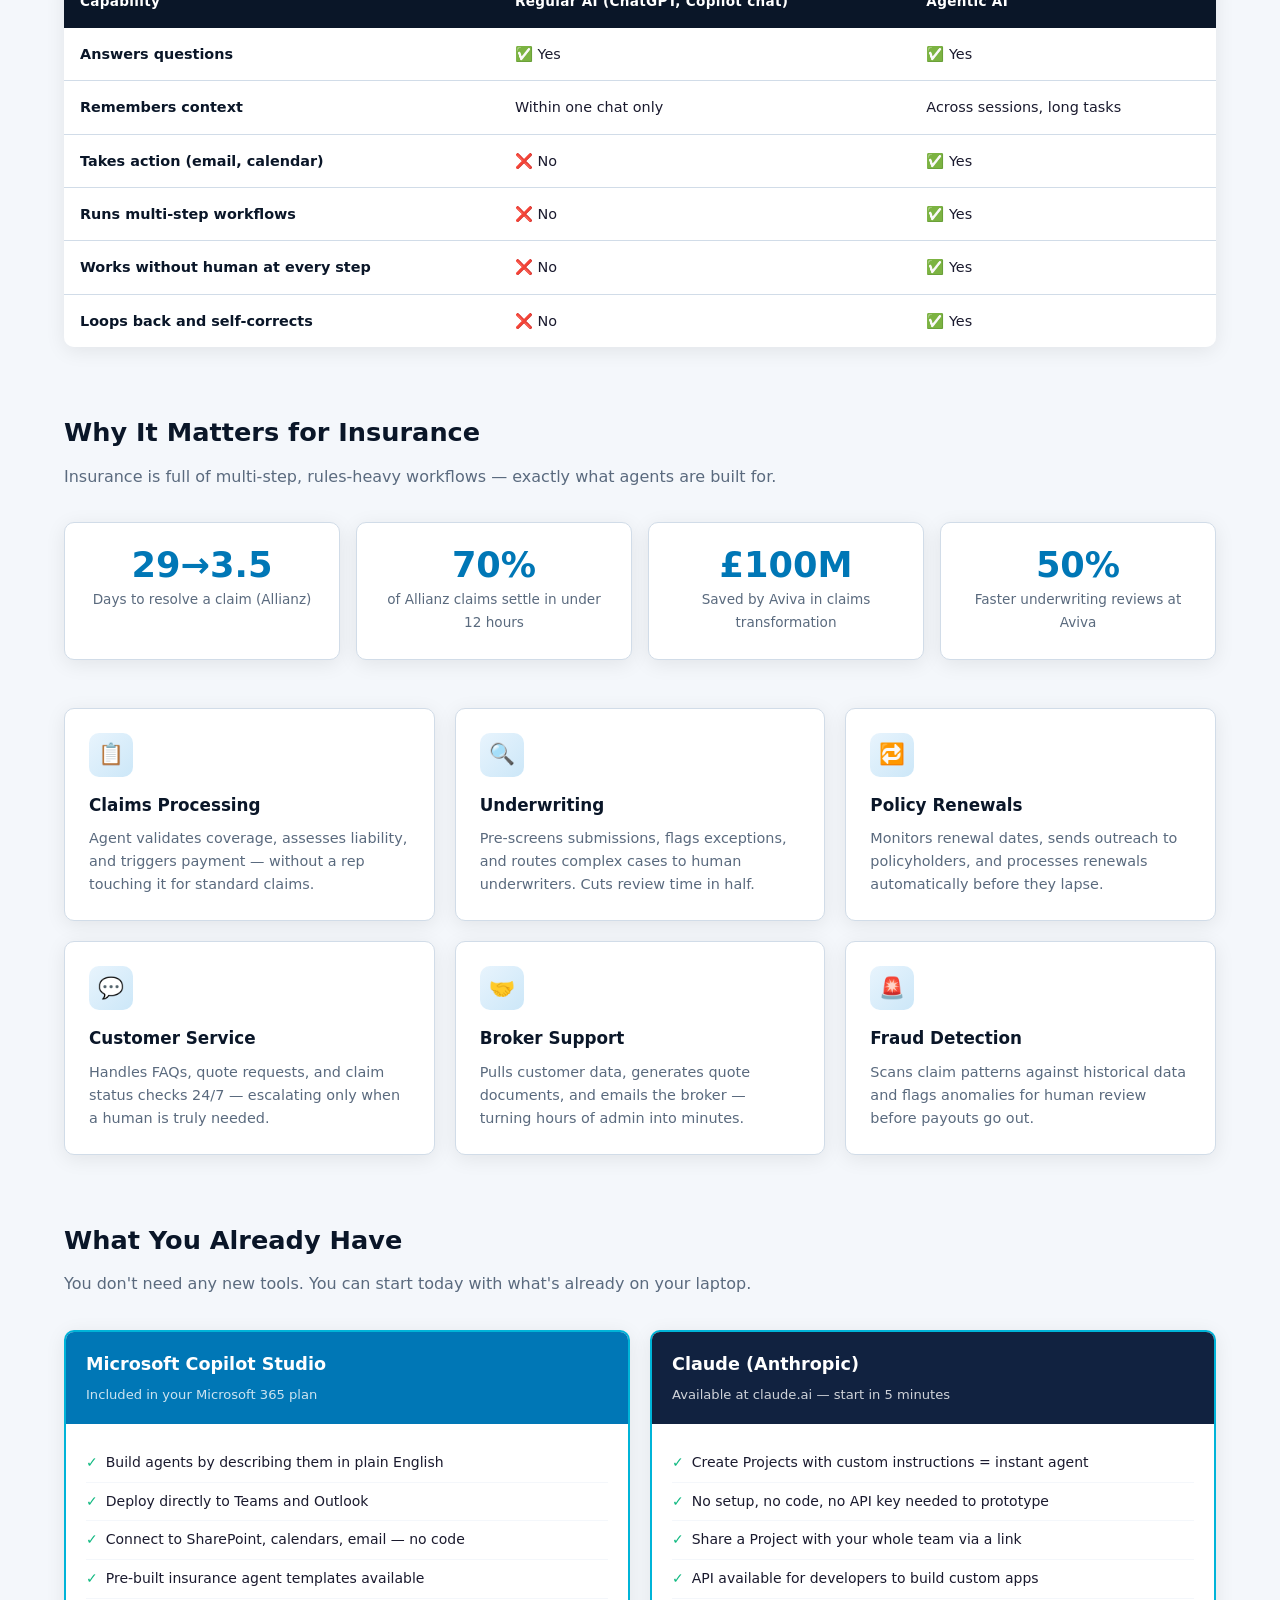
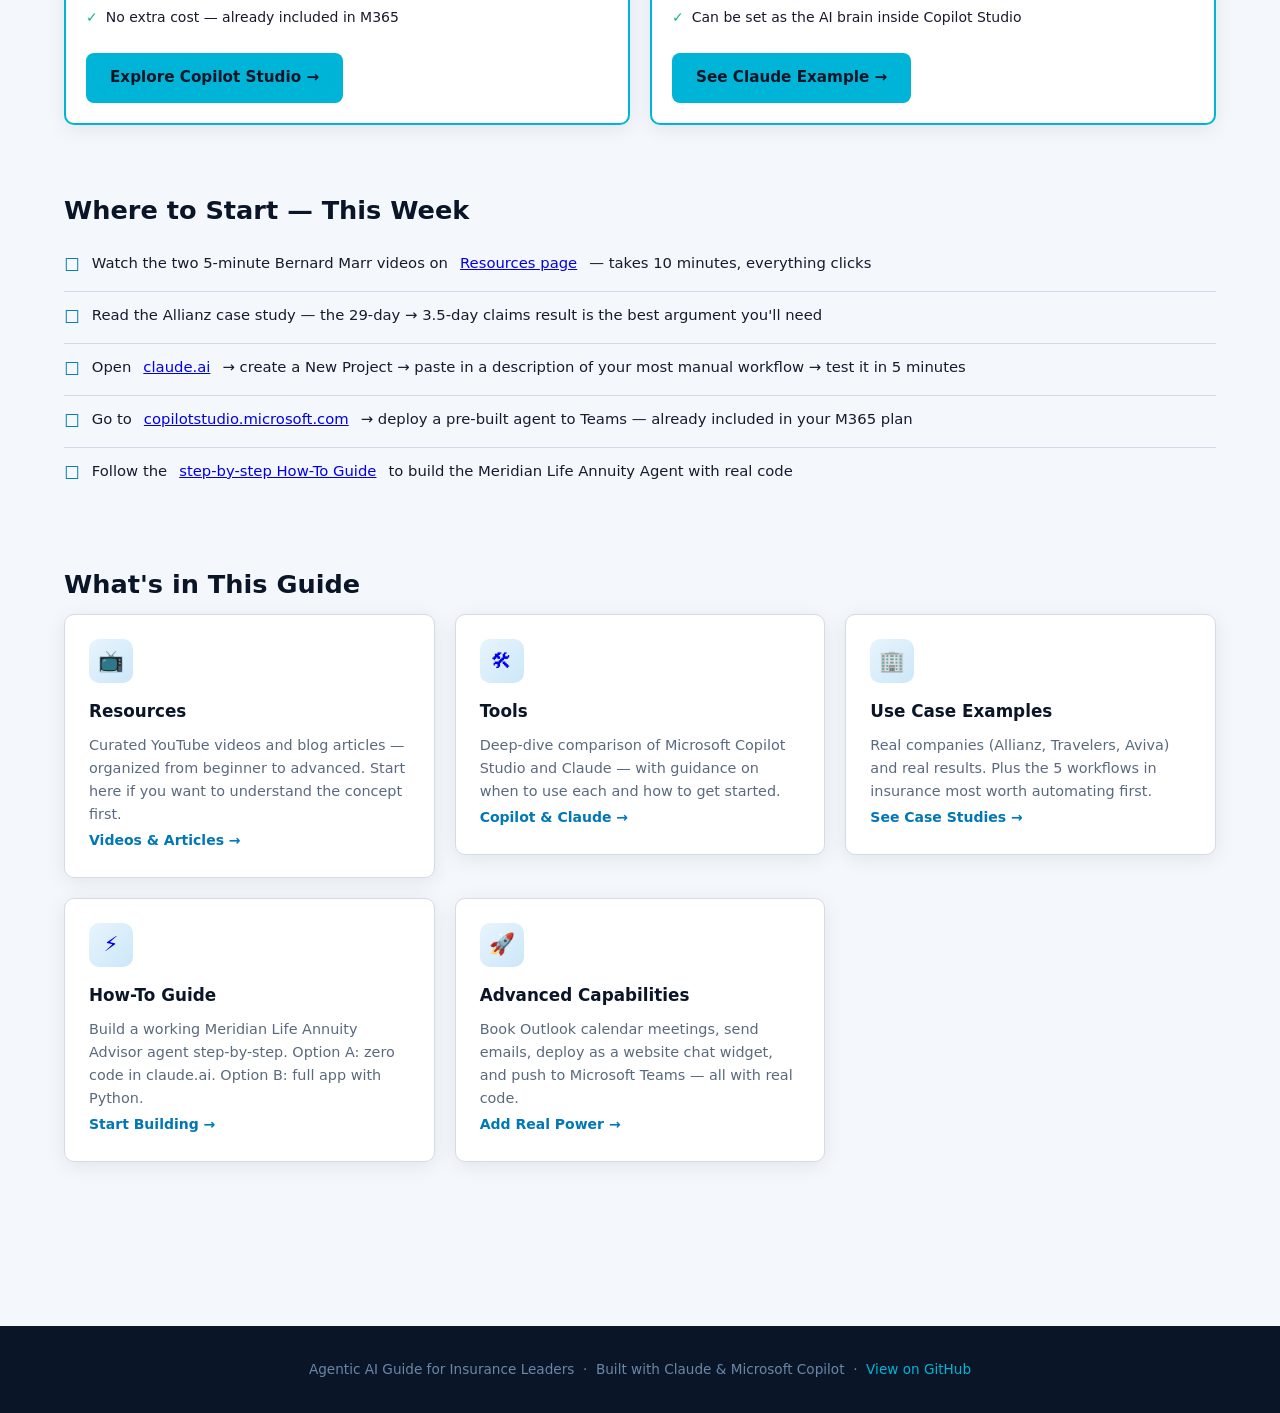
==== commit 5fe5c8b7: "Replace Fidelity with Meridian Life throughout Made-with: Cursor" ====
--- a/index.html
+++ b/index.html
@@ -233,7 +233,7 @@
       <li>Read the Allianz case study — the 29-day → 3.5-day claims result is the best argument you'll need</li>
       <li>Open <a href="https://claude.ai" target="_blank">claude.ai</a> → create a New Project → paste in a description of your most manual workflow → test it in 5 minutes</li>
       <li>Go to <a href="https://copilotstudio.microsoft.com" target="_blank">copilotstudio.microsoft.com</a> → deploy a pre-built agent to Teams — already included in your M365 plan</li>
-      <li>Follow the <a href="howto.html">step-by-step How-To Guide</a> to build the Fidelity Annuity Agent with real code</li>
+      <li>Follow the <a href="howto.html">step-by-step How-To Guide</a> to build the Meridian Life Annuity Agent with real code</li>
     </ul>
   </section>
 
@@ -269,7 +269,7 @@
         <div class="card">
           <div class="card-icon">⚡</div>
           <h3>How-To Guide</h3>
-          <p>Build a working Fidelity Annuity Advisor agent step-by-step. Option A: zero code in claude.ai. Option B: full app with Python.</p>
+          <p>Build a working Meridian Life Annuity Advisor agent step-by-step. Option A: zero code in claude.ai. Option B: full app with Python.</p>
           <span style="color:var(--teal-dark); font-size:0.875rem; font-weight:600;">Start Building →</span>
         </div>
       </a>
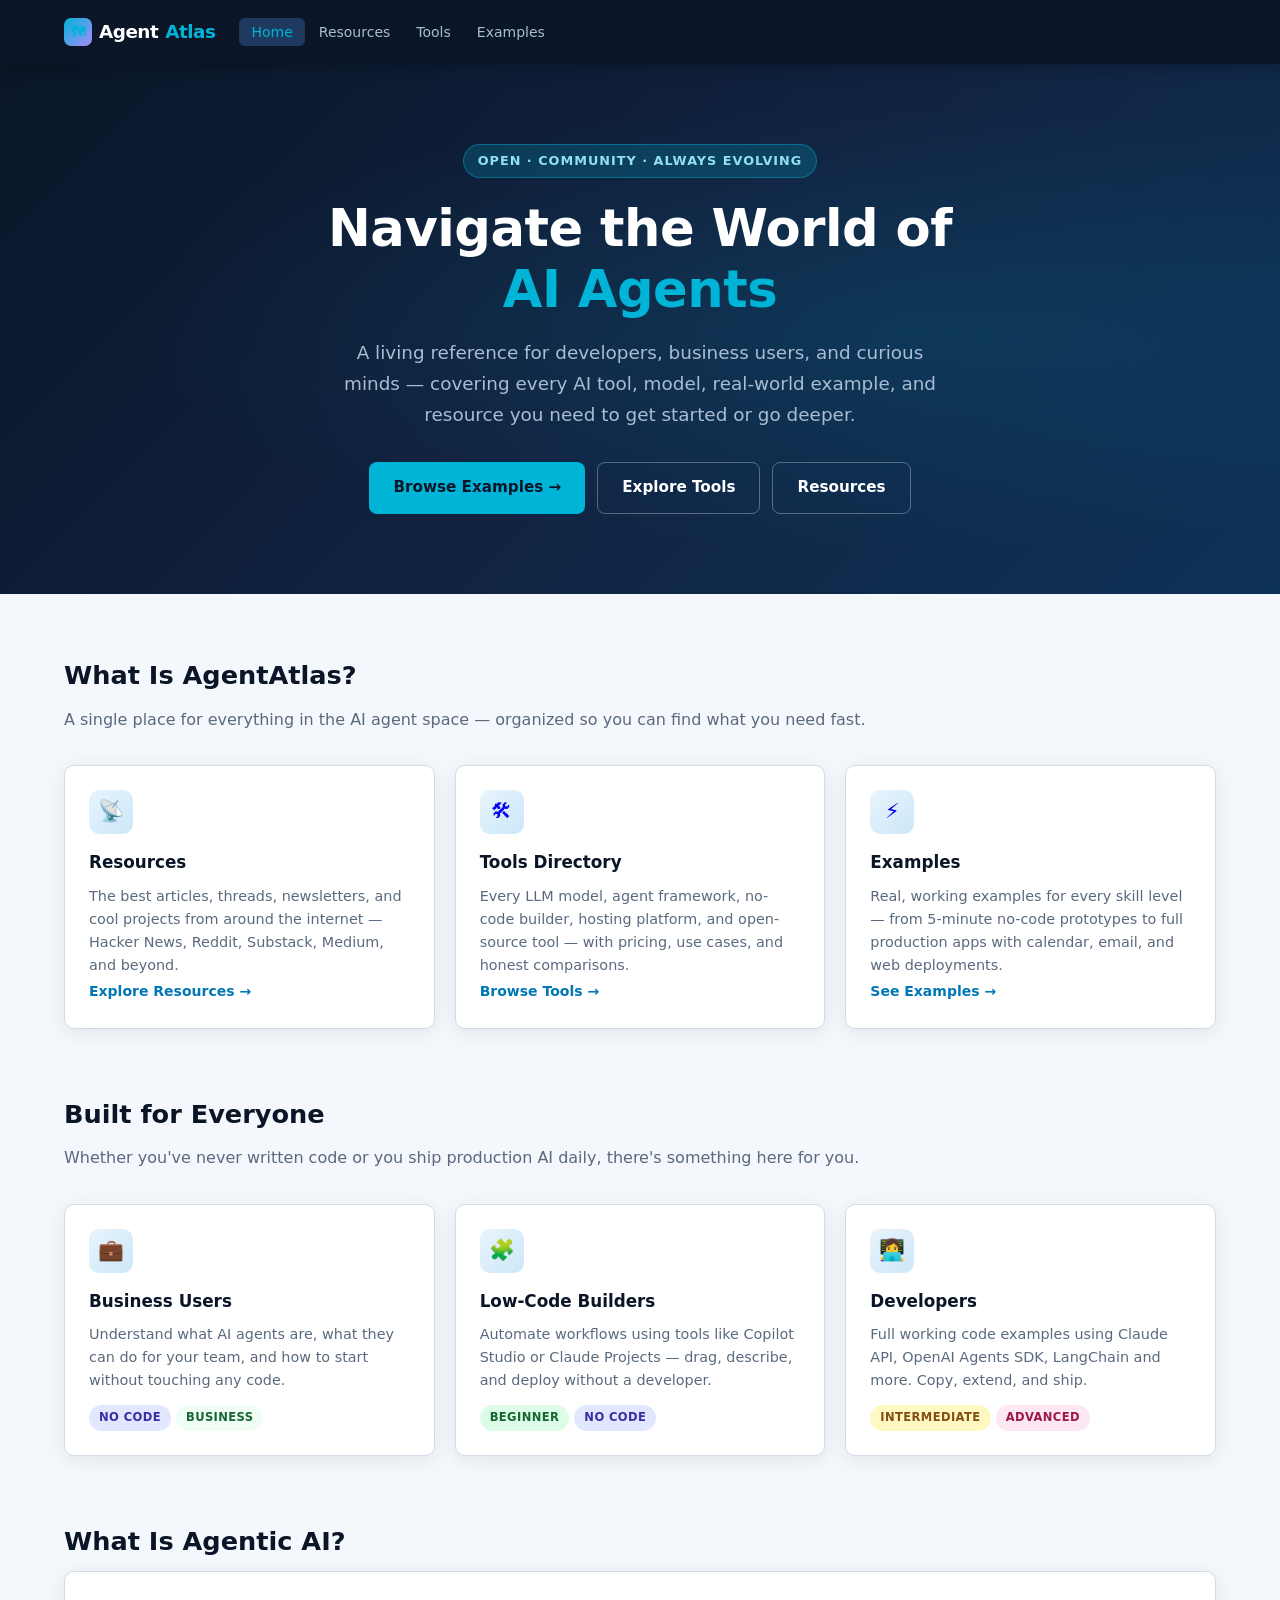
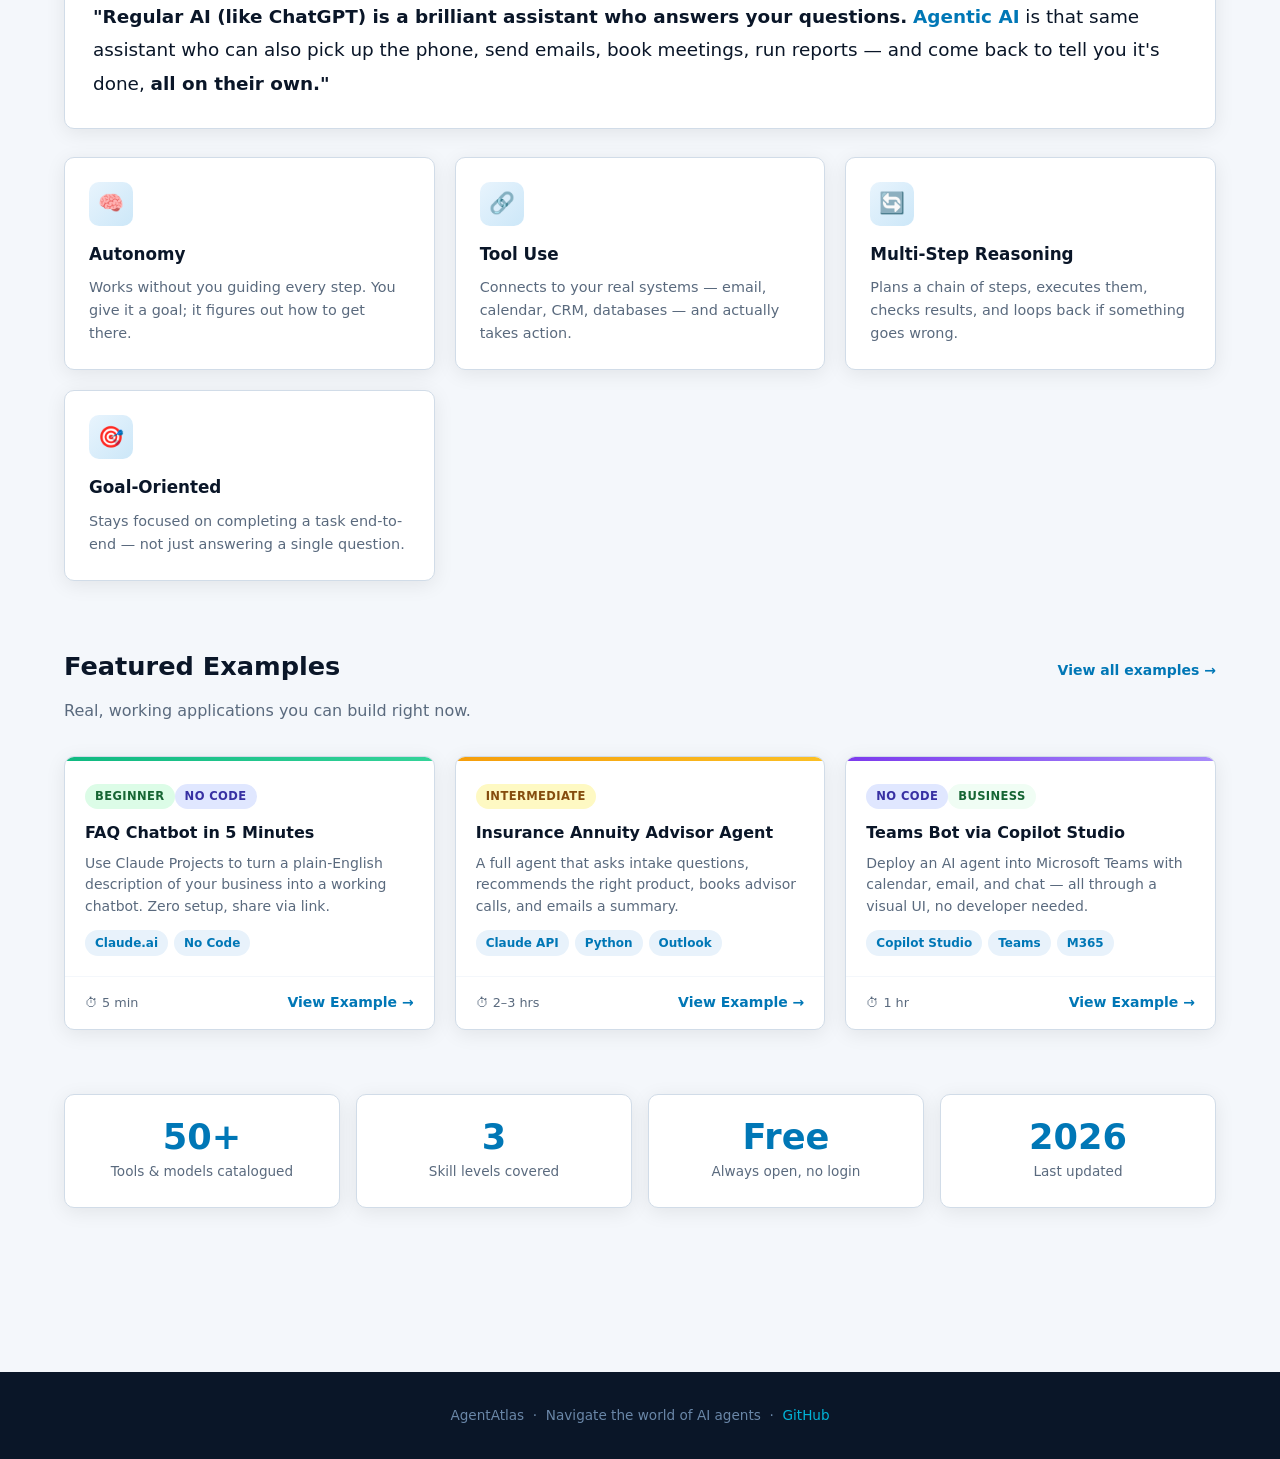
==== commit c5b3c79b: "Rebrand to AgentAtlas with expanded vision - Rename project to AgentAtlas with new logo and tagline " ====
--- a/index.html
+++ b/index.html
@@ -3,22 +3,22 @@
 <head>
   <meta charset="UTF-8" />
   <meta name="viewport" content="width=device-width, initial-scale=1.0" />
-  <title>Agentic AI Guide — For Insurance Business Leaders</title>
+  <title>AgentAtlas — Navigate the World of AI Agents</title>
   <link rel="stylesheet" href="css/style.css" />
 </head>
 <body>
 
-<!-- NAV -->
 <nav>
   <div class="nav-inner">
-    <a class="nav-logo" href="index.html">Agentic <span>AI Guide</span></a>
+    <a class="nav-logo" href="index.html">
+      <span class="logo-icon">🗺</span>
+      Agent<span>Atlas</span>
+    </a>
     <ul class="nav-links">
       <li><a href="index.html" class="active">Home</a></li>
       <li><a href="resources.html">Resources</a></li>
       <li><a href="tools.html">Tools</a></li>
-      <li><a href="insurance.html">Examples</a></li>
-      <li><a href="howto.html">How-To Guide</a></li>
-      <li><a href="capabilities.html">Advanced</a></li>
+      <li><a href="examples.html">Examples</a></li>
     </ul>
   </div>
 </nav>
@@ -26,267 +26,202 @@
 <!-- HERO -->
 <section class="hero">
   <div class="hero-inner">
-    <div class="hero-badge">Insurance Business Leaders</div>
-    <h1>Your Starter Guide to<br><span class="accent">Agentic AI</span></h1>
-    <p>Everything you need to understand, explore, and start building AI agents — using tools you already have: Claude and Microsoft Copilot.</p>
+    <div class="hero-badge">Open · Community · Always Evolving</div>
+    <h1>Navigate the World of<br><span class="accent">AI Agents</span></h1>
+    <p>A living reference for developers, business users, and curious minds — covering every AI tool, model, real-world example, and resource you need to get started or go deeper.</p>
     <div class="hero-cta">
-      <a class="btn btn-primary" href="howto.html">Build Your First Agent →</a>
-      <a class="btn btn-outline" href="resources.html">Watch &amp; Read First</a>
+      <a class="btn btn-primary" href="examples.html">Browse Examples →</a>
+      <a class="btn btn-outline" href="tools.html">Explore Tools</a>
+      <a class="btn btn-outline" href="resources.html">Resources</a>
     </div>
   </div>
 </section>
 
-<!-- MAIN -->
 <div class="container">
 
-  <!-- WHAT IS IT -->
-  <section class="section">
-    <div class="section-title">What Is Agentic AI?</div>
-    <div class="section-subtitle">The one concept that changes everything about how work gets done.</div>
-
-    <div style="background:white; border:1px solid var(--border); border-radius:var(--radius); padding:28px; margin-bottom:32px; box-shadow:var(--shadow);">
-      <p style="font-size:1.15rem; line-height:1.8; color:var(--navy);">
-        <strong>"Regular AI (like ChatGPT) is a brilliant assistant who answers your questions.</strong>
-        <strong style="color:var(--teal-dark)"> Agentic AI</strong> is that same assistant who can also pick up the phone,
-        send emails, book meetings, run reports — and come back to tell you it's done,
-        <strong>all on their own."</strong>
-      </p>
-    </div>
-
-    <div class="card-grid">
-      <div class="card">
-        <div class="card-icon">🧠</div>
-        <h3>Autonomy</h3>
-        <p>Works without you guiding every step. You give it a goal; it figures out how to get there.</p>
-      </div>
-      <div class="card">
-        <div class="card-icon">🔄</div>
-        <h3>Adaptability</h3>
-        <p>Learns from interactions and adjusts mid-task when something unexpected happens.</p>
-      </div>
-      <div class="card">
-        <div class="card-icon">🎯</div>
-        <h3>Goal Orientation</h3>
-        <p>Focuses on completing multi-step tasks end-to-end — not just answering a single question.</p>
-      </div>
-      <div class="card">
-        <div class="card-icon">🔗</div>
-        <h3>Tool Use</h3>
-        <p>Can connect to your real systems: email, calendar, CRM, databases — and actually take action.</p>
-      </div>
-    </div>
-  </section>
-
-  <!-- HOW IT DIFFERS -->
-  <section class="section">
-    <div class="section-title">How It's Different From Regular AI</div>
-    <div class="section-subtitle">The leap from chatbot to agent is bigger than it sounds.</div>
-    <div class="table-wrap">
-      <table>
-        <thead>
-          <tr>
-            <th>Capability</th>
-            <th>Regular AI (ChatGPT, Copilot chat)</th>
-            <th>Agentic AI</th>
-          </tr>
-        </thead>
-        <tbody>
-          <tr>
-            <td>Answers questions</td>
-            <td>✅ Yes</td>
-            <td>✅ Yes</td>
-          </tr>
-          <tr>
-            <td>Remembers context</td>
-            <td>Within one chat only</td>
-            <td>Across sessions, long tasks</td>
-          </tr>
-          <tr>
-            <td>Takes action (email, calendar)</td>
-            <td>❌ No</td>
-            <td>✅ Yes</td>
-          </tr>
-          <tr>
-            <td>Runs multi-step workflows</td>
-            <td>❌ No</td>
-            <td>✅ Yes</td>
-          </tr>
-          <tr>
-            <td>Works without human at every step</td>
-            <td>❌ No</td>
-            <td>✅ Yes</td>
-          </tr>
-          <tr>
-            <td>Loops back and self-corrects</td>
-            <td>❌ No</td>
-            <td>✅ Yes</td>
-          </tr>
-        </tbody>
-      </table>
-    </div>
-  </section>
-
-  <!-- WHY INSURANCE -->
-  <section class="section">
-    <div class="section-title">Why It Matters for Insurance</div>
-    <div class="section-subtitle">Insurance is full of multi-step, rules-heavy workflows — exactly what agents are built for.</div>
-
-    <div class="stats-row">
-      <div class="stat-card">
-        <div class="stat-num">29→3.5</div>
-        <div class="stat-label">Days to resolve a claim (Allianz)</div>
-      </div>
-      <div class="stat-card">
-        <div class="stat-num">70%</div>
-        <div class="stat-label">of Allianz claims settle in under 12 hours</div>
-      </div>
-      <div class="stat-card">
-        <div class="stat-num">£100M</div>
-        <div class="stat-label">Saved by Aviva in claims transformation</div>
-      </div>
-      <div class="stat-card">
-        <div class="stat-num">50%</div>
-        <div class="stat-label">Faster underwriting reviews at Aviva</div>
-      </div>
-    </div>
-
-    <div class="card-grid">
-      <div class="card">
-        <div class="card-icon">📋</div>
-        <h3>Claims Processing</h3>
-        <p>Agent validates coverage, assesses liability, and triggers payment — without a rep touching it for standard claims.</p>
-      </div>
-      <div class="card">
-        <div class="card-icon">🔍</div>
-        <h3>Underwriting</h3>
-        <p>Pre-screens submissions, flags exceptions, and routes complex cases to human underwriters. Cuts review time in half.</p>
-      </div>
-      <div class="card">
-        <div class="card-icon">🔁</div>
-        <h3>Policy Renewals</h3>
-        <p>Monitors renewal dates, sends outreach to policyholders, and processes renewals automatically before they lapse.</p>
-      </div>
-      <div class="card">
-        <div class="card-icon">💬</div>
-        <h3>Customer Service</h3>
-        <p>Handles FAQs, quote requests, and claim status checks 24/7 — escalating only when a human is truly needed.</p>
-      </div>
-      <div class="card">
-        <div class="card-icon">🤝</div>
-        <h3>Broker Support</h3>
-        <p>Pulls customer data, generates quote documents, and emails the broker — turning hours of admin into minutes.</p>
-      </div>
-      <div class="card">
-        <div class="card-icon">🚨</div>
-        <h3>Fraud Detection</h3>
-        <p>Scans claim patterns against historical data and flags anomalies for human review before payouts go out.</p>
-      </div>
-    </div>
-  </section>
-
-  <!-- WHAT YOU HAVE -->
-  <section class="section">
-    <div class="section-title">What You Already Have</div>
-    <div class="section-subtitle">You don't need any new tools. You can start today with what's already on your laptop.</div>
-
-    <div class="compare-grid">
-      <div class="compare-card featured">
-        <div class="compare-header teal">
-          <h3>Microsoft Copilot Studio</h3>
-          <p>Included in your Microsoft 365 plan</p>
-        </div>
-        <div class="compare-body">
-          <ul style="list-style:none;">
-            <li>Build agents by describing them in plain English</li>
-            <li>Deploy directly to Teams and Outlook</li>
-            <li>Connect to SharePoint, calendars, email — no code</li>
-            <li>Pre-built insurance agent templates available</li>
-            <li>No extra cost — already included in M365</li>
-          </ul>
-          <a class="btn btn-primary" href="tools.html" style="margin-top:16px; display:inline-flex;">Explore Copilot Studio →</a>
-        </div>
-      </div>
-      <div class="compare-card featured">
-        <div class="compare-header">
-          <h3>Claude (Anthropic)</h3>
-          <p>Available at claude.ai — start in 5 minutes</p>
-        </div>
-        <div class="compare-body">
-          <ul style="list-style:none;">
-            <li>Create Projects with custom instructions = instant agent</li>
-            <li>No setup, no code, no API key needed to prototype</li>
-            <li>Share a Project with your whole team via a link</li>
-            <li>API available for developers to build custom apps</li>
-            <li>Can be set as the AI brain inside Copilot Studio</li>
-          </ul>
-          <a class="btn btn-primary" href="howto.html" style="margin-top:16px; display:inline-flex;">See Claude Example →</a>
-        </div>
-      </div>
-    </div>
-  </section>
-
-  <!-- WHERE TO START -->
-  <section class="section">
-    <div class="section-title">Where to Start — This Week</div>
-    <ul class="checklist">
-      <li>Watch the two 5-minute Bernard Marr videos on <a href="resources.html">Resources page</a> — takes 10 minutes, everything clicks</li>
-      <li>Read the Allianz case study — the 29-day → 3.5-day claims result is the best argument you'll need</li>
-      <li>Open <a href="https://claude.ai" target="_blank">claude.ai</a> → create a New Project → paste in a description of your most manual workflow → test it in 5 minutes</li>
-      <li>Go to <a href="https://copilotstudio.microsoft.com" target="_blank">copilotstudio.microsoft.com</a> → deploy a pre-built agent to Teams — already included in your M365 plan</li>
-      <li>Follow the <a href="howto.html">step-by-step How-To Guide</a> to build the Meridian Life Annuity Agent with real code</li>
-    </ul>
-  </section>
-
-  <!-- SITE MAP -->
-  <section class="section">
-    <div class="section-title">What's in This Guide</div>
+  <!-- WHAT IS THIS -->
+  <section class="section">
+    <div class="section-title">What Is AgentAtlas?</div>
+    <div class="section-subtitle">A single place for everything in the AI agent space — organized so you can find what you need fast.</div>
+
     <div class="card-grid">
       <a href="resources.html" style="text-decoration:none;">
         <div class="card">
-          <div class="card-icon">📺</div>
+          <div class="card-icon">📡</div>
           <h3>Resources</h3>
-          <p>Curated YouTube videos and blog articles — organized from beginner to advanced. Start here if you want to understand the concept first.</p>
-          <span style="color:var(--teal-dark); font-size:0.875rem; font-weight:600;">Videos &amp; Articles →</span>
+          <p>The best articles, threads, newsletters, and cool projects from around the internet — Hacker News, Reddit, Substack, Medium, and beyond.</p>
+          <span style="color:var(--teal-dark); font-size:0.875rem; font-weight:600;">Explore Resources →</span>
         </div>
       </a>
       <a href="tools.html" style="text-decoration:none;">
         <div class="card">
           <div class="card-icon">🛠</div>
-          <h3>Tools</h3>
-          <p>Deep-dive comparison of Microsoft Copilot Studio and Claude — with guidance on when to use each and how to get started.</p>
-          <span style="color:var(--teal-dark); font-size:0.875rem; font-weight:600;">Copilot &amp; Claude →</span>
+          <h3>Tools Directory</h3>
+          <p>Every LLM model, agent framework, no-code builder, hosting platform, and open-source tool — with pricing, use cases, and honest comparisons.</p>
+          <span style="color:var(--teal-dark); font-size:0.875rem; font-weight:600;">Browse Tools →</span>
         </div>
       </a>
-      <a href="insurance.html" style="text-decoration:none;">
-        <div class="card">
-          <div class="card-icon">🏢</div>
-          <h3>Use Case Examples</h3>
-          <p>Real companies (Allianz, Travelers, Aviva) and real results. Plus the 5 workflows in insurance most worth automating first.</p>
-          <span style="color:var(--teal-dark); font-size:0.875rem; font-weight:600;">See Case Studies →</span>
-        </div>
-      </a>
-      <a href="howto.html" style="text-decoration:none;">
+      <a href="examples.html" style="text-decoration:none;">
         <div class="card">
           <div class="card-icon">⚡</div>
-          <h3>How-To Guide</h3>
-          <p>Build a working Meridian Life Annuity Advisor agent step-by-step. Option A: zero code in claude.ai. Option B: full app with Python.</p>
-          <span style="color:var(--teal-dark); font-size:0.875rem; font-weight:600;">Start Building →</span>
+          <h3>Examples</h3>
+          <p>Real, working examples for every skill level — from 5-minute no-code prototypes to full production apps with calendar, email, and web deployments.</p>
+          <span style="color:var(--teal-dark); font-size:0.875rem; font-weight:600;">See Examples →</span>
         </div>
       </a>
-      <a href="capabilities.html" style="text-decoration:none;">
-        <div class="card">
-          <div class="card-icon">🚀</div>
-          <h3>Advanced Capabilities</h3>
-          <p>Book Outlook calendar meetings, send emails, deploy as a website chat widget, and push to Microsoft Teams — all with real code.</p>
-          <span style="color:var(--teal-dark); font-size:0.875rem; font-weight:600;">Add Real Power →</span>
-        </div>
-      </a>
-    </div>
-  </section>
+    </div>
+  </section>
+
+  <!-- WHO IS THIS FOR -->
+  <section class="section">
+    <div class="section-title">Built for Everyone</div>
+    <div class="section-subtitle">Whether you've never written code or you ship production AI daily, there's something here for you.</div>
+    <div class="card-grid">
+      <div class="card">
+        <div class="card-icon">💼</div>
+        <h3>Business Users</h3>
+        <p>Understand what AI agents are, what they can do for your team, and how to start without touching any code.</p>
+        <div style="margin-top:10px;">
+          <span class="badge badge-nocode">No Code</span>
+          <span class="badge badge-business">Business</span>
+        </div>
+      </div>
+      <div class="card">
+        <div class="card-icon">🧩</div>
+        <h3>Low-Code Builders</h3>
+        <p>Automate workflows using tools like Copilot Studio or Claude Projects — drag, describe, and deploy without a developer.</p>
+        <div style="margin-top:10px;">
+          <span class="badge badge-beginner">Beginner</span>
+          <span class="badge badge-nocode">No Code</span>
+        </div>
+      </div>
+      <div class="card">
+        <div class="card-icon">👩‍💻</div>
+        <h3>Developers</h3>
+        <p>Full working code examples using Claude API, OpenAI Agents SDK, LangChain and more. Copy, extend, and ship.</p>
+        <div style="margin-top:10px;">
+          <span class="badge badge-intermediate">Intermediate</span>
+          <span class="badge badge-advanced">Advanced</span>
+        </div>
+      </div>
+    </div>
+  </section>
+
+  <!-- WHAT IS AGENTIC AI -->
+  <section class="section">
+    <div class="section-title">What Is Agentic AI?</div>
+    <div style="background:white; border:1px solid var(--border); border-radius:var(--radius); padding:28px; margin-bottom:28px; box-shadow:var(--shadow);">
+      <p style="font-size:1.15rem; line-height:1.8; color:var(--navy);">
+        <strong>"Regular AI (like ChatGPT) is a brilliant assistant who answers your questions.</strong>
+        <strong style="color:var(--teal-dark);"> Agentic AI</strong> is that same assistant who can also pick up the phone, send emails, book meetings, run reports — and come back to tell you it's done,
+        <strong>all on their own."</strong>
+      </p>
+    </div>
+    <div class="card-grid">
+      <div class="card">
+        <div class="card-icon">🧠</div>
+        <h3>Autonomy</h3>
+        <p>Works without you guiding every step. You give it a goal; it figures out how to get there.</p>
+      </div>
+      <div class="card">
+        <div class="card-icon">🔗</div>
+        <h3>Tool Use</h3>
+        <p>Connects to your real systems — email, calendar, CRM, databases — and actually takes action.</p>
+      </div>
+      <div class="card">
+        <div class="card-icon">🔄</div>
+        <h3>Multi-Step Reasoning</h3>
+        <p>Plans a chain of steps, executes them, checks results, and loops back if something goes wrong.</p>
+      </div>
+      <div class="card">
+        <div class="card-icon">🎯</div>
+        <h3>Goal-Oriented</h3>
+        <p>Stays focused on completing a task end-to-end — not just answering a single question.</p>
+      </div>
+    </div>
+  </section>
+
+  <!-- LATEST EXAMPLES PREVIEW -->
+  <section class="section">
+    <div style="display:flex; align-items:baseline; justify-content:space-between; margin-bottom:8px; flex-wrap:wrap; gap:8px;">
+      <div class="section-title" style="margin-bottom:0;">Featured Examples</div>
+      <a href="examples.html" style="font-size:0.875rem; font-weight:600; color:var(--teal-dark); text-decoration:none;">View all examples →</a>
+    </div>
+    <div class="section-subtitle">Real, working applications you can build right now.</div>
+
+    <div class="card-grid">
+
+      <div class="example-card">
+        <div class="example-bar bar-beginner"></div>
+        <div class="example-card-top">
+          <div><span class="badge badge-beginner">Beginner</span><span class="badge badge-nocode">No Code</span></div>
+          <h3>FAQ Chatbot in 5 Minutes</h3>
+          <p>Use Claude Projects to turn a plain-English description of your business into a working chatbot. Zero setup, share via link.</p>
+          <div style="margin-top:10px;"><span class="tag">Claude.ai</span><span class="tag">No Code</span></div>
+        </div>
+        <div class="example-card-meta">
+          <span>⏱ 5 min</span>
+          <a href="examples.html#faq-chatbot">View Example →</a>
+        </div>
+      </div>
+
+      <div class="example-card">
+        <div class="example-bar bar-intermediate"></div>
+        <div class="example-card-top">
+          <div><span class="badge badge-intermediate">Intermediate</span></div>
+          <h3>Insurance Annuity Advisor Agent</h3>
+          <p>A full agent that asks intake questions, recommends the right product, books advisor calls, and emails a summary.</p>
+          <div style="margin-top:10px;"><span class="tag">Claude API</span><span class="tag">Python</span><span class="tag">Outlook</span></div>
+        </div>
+        <div class="example-card-meta">
+          <span>⏱ 2–3 hrs</span>
+          <a href="example-insurance.html">View Example →</a>
+        </div>
+      </div>
+
+      <div class="example-card">
+        <div class="example-bar bar-advanced"></div>
+        <div class="example-card-top">
+          <div><span class="badge badge-nocode">No Code</span><span class="badge badge-business">Business</span></div>
+          <h3>Teams Bot via Copilot Studio</h3>
+          <p>Deploy an AI agent into Microsoft Teams with calendar, email, and chat — all through a visual UI, no developer needed.</p>
+          <div style="margin-top:10px;"><span class="tag">Copilot Studio</span><span class="tag">Teams</span><span class="tag">M365</span></div>
+        </div>
+        <div class="example-card-meta">
+          <span>⏱ 1 hr</span>
+          <a href="examples.html#teams-bot">View Example →</a>
+        </div>
+      </div>
+
+    </div>
+  </section>
+
+  <!-- QUICK STATS -->
+  <section class="section">
+    <div class="stats-row">
+      <div class="stat-card">
+        <div class="stat-num">50+</div>
+        <div class="stat-label">Tools &amp; models catalogued</div>
+      </div>
+      <div class="stat-card">
+        <div class="stat-num">3</div>
+        <div class="stat-label">Skill levels covered</div>
+      </div>
+      <div class="stat-card">
+        <div class="stat-num">Free</div>
+        <div class="stat-label">Always open, no login</div>
+      </div>
+      <div class="stat-card">
+        <div class="stat-num">2026</div>
+        <div class="stat-label">Last updated</div>
+      </div>
+    </div>
+  </section>
+
 </div>
 
 <footer>
-  <p>Agentic AI Guide for Insurance Leaders &nbsp;·&nbsp; Built with Claude &amp; Microsoft Copilot &nbsp;·&nbsp; <a href="https://github.com" target="_blank">View on GitHub</a></p>
+  <p>AgentAtlas &nbsp;·&nbsp; Navigate the world of AI agents &nbsp;·&nbsp; <a href="https://github.com/viveksinha/agentic-ai-guide" target="_blank">GitHub</a></p>
 </footer>
 
 <script src="js/main.js"></script>
--- a/css/style.css
+++ b/css/style.css
@@ -9,6 +9,9 @@
   --teal:       #00b4d8;
   --teal-light: #90e0ef;
   --teal-dark:  #0077b6;
+  --purple:     #7c3aed;
+  --purple-light: #a78bfa;
+  --orange:     #f59e0b;
   --white:      #ffffff;
   --off-white:  #f4f7fb;
   --text:       #1a1a2e;
@@ -54,16 +57,27 @@
 }
 
 .nav-logo {
-  font-size: 1.1rem;
-  font-weight: 700;
-  color: var(--teal);
+  font-size: 1.15rem;
+  font-weight: 800;
+  color: var(--white);
   text-decoration: none;
   margin-right: 16px;
   white-space: nowrap;
-  letter-spacing: -0.3px;
-}
-
-.nav-logo span { color: var(--white); }
+  letter-spacing: -0.5px;
+  display: flex;
+  align-items: center;
+  gap: 7px;
+}
+
+.nav-logo .logo-icon {
+  width: 28px; height: 28px;
+  background: linear-gradient(135deg, var(--teal), var(--purple-light));
+  border-radius: 7px;
+  display: flex; align-items: center; justify-content: center;
+  font-size: 0.9rem;
+}
+
+.nav-logo span { color: var(--teal); }
 
 .nav-links {
   display: flex;
@@ -626,6 +640,130 @@
   margin-bottom: 6px;
 }
 
+/* ---- DIFFICULTY BADGES ---- */
+.badge {
+  display: inline-flex;
+  align-items: center;
+  gap: 4px;
+  font-size: 0.72rem;
+  font-weight: 700;
+  padding: 3px 10px;
+  border-radius: 20px;
+  text-transform: uppercase;
+  letter-spacing: 0.4px;
+}
+.badge-beginner  { background: #dcfce7; color: #166534; }
+.badge-intermediate { background: #fef9c3; color: #854d0e; }
+.badge-advanced  { background: #fce7f3; color: #9d174d; }
+.badge-nocode    { background: #e0e7ff; color: #3730a3; }
+.badge-business  { background: #f0fdf4; color: #166534; }
+
+/* ---- SOURCE BADGE ---- */
+.source-badge {
+  display: inline-flex;
+  align-items: center;
+  gap: 5px;
+  font-size: 0.72rem;
+  font-weight: 700;
+  padding: 3px 10px;
+  border-radius: 6px;
+  text-transform: uppercase;
+  letter-spacing: 0.4px;
+  background: var(--off-white);
+  color: var(--text-muted);
+  border: 1px solid var(--border);
+}
+
+/* ---- EXAMPLE CARD ---- */
+.example-card {
+  background: white;
+  border: 1px solid var(--border);
+  border-radius: var(--radius);
+  overflow: hidden;
+  box-shadow: var(--shadow);
+  transition: transform 0.2s, box-shadow 0.2s;
+  display: flex;
+  flex-direction: column;
+}
+.example-card:hover { transform: translateY(-3px); box-shadow: var(--shadow-lg); }
+
+.example-card-top {
+  padding: 20px 20px 14px;
+  flex: 1;
+}
+.example-card-top h3 { font-size: 1rem; font-weight: 700; color: var(--navy); margin: 10px 0 6px; }
+.example-card-top p  { font-size: 0.875rem; color: var(--text-muted); line-height: 1.55; }
+
+.example-card-meta {
+  padding: 14px 20px;
+  border-top: 1px solid var(--off-white);
+  display: flex;
+  align-items: center;
+  justify-content: space-between;
+  font-size: 0.8rem;
+  color: var(--text-muted);
+}
+
+.example-card-meta a {
+  font-size: 0.875rem;
+  font-weight: 600;
+  color: var(--teal-dark);
+  text-decoration: none;
+}
+.example-card-meta a:hover { color: var(--teal); }
+
+.example-bar {
+  height: 4px;
+}
+.bar-beginner     { background: linear-gradient(90deg, #10b981, #34d399); }
+.bar-intermediate { background: linear-gradient(90deg, #f59e0b, #fbbf24); }
+.bar-advanced     { background: linear-gradient(90deg, #7c3aed, #a78bfa); }
+
+/* ---- RESOURCE CARD ---- */
+.resource-card {
+  background: white;
+  border: 1px solid var(--border);
+  border-radius: var(--radius);
+  padding: 18px 20px;
+  box-shadow: var(--shadow);
+  transition: transform 0.2s, box-shadow 0.2s;
+}
+.resource-card:hover { transform: translateY(-2px); box-shadow: var(--shadow-lg); }
+.resource-card h3 { font-size: 0.95rem; font-weight: 700; color: var(--navy); margin: 8px 0 5px; }
+.resource-card p  { font-size: 0.85rem; color: var(--text-muted); line-height: 1.55; margin-bottom: 12px; }
+.resource-card a  { font-size: 0.85rem; font-weight: 600; color: var(--teal-dark); text-decoration: none; }
+.resource-card a:hover { color: var(--teal); }
+
+/* ---- TOOL ROW (inside table alternative) ---- */
+.tool-grid {
+  display: flex;
+  flex-direction: column;
+  gap: 10px;
+}
+.tool-row {
+  background: white;
+  border: 1px solid var(--border);
+  border-radius: var(--radius);
+  padding: 16px 20px;
+  display: grid;
+  grid-template-columns: 200px 1fr auto;
+  gap: 16px;
+  align-items: center;
+  box-shadow: var(--shadow);
+  transition: background 0.15s;
+}
+.tool-row:hover { background: #f8fbff; }
+.tool-name { font-weight: 700; color: var(--navy); font-size: 0.95rem; }
+.tool-desc { font-size: 0.875rem; color: var(--text-muted); }
+.tool-price { font-size: 0.8rem; font-weight: 600; white-space: nowrap; }
+.price-free    { color: var(--success); }
+.price-paid    { color: var(--text-muted); }
+.price-freemium { color: var(--orange); }
+
+@media (max-width: 640px) {
+  .tool-row { grid-template-columns: 1fr; }
+}
+
 /* ---- RESPONSIVE ---- */
 @media (max-width: 768px) {
   .nav-inner { flex-wrap: wrap; height: auto; padding: 12px 16px; gap: 12px; }
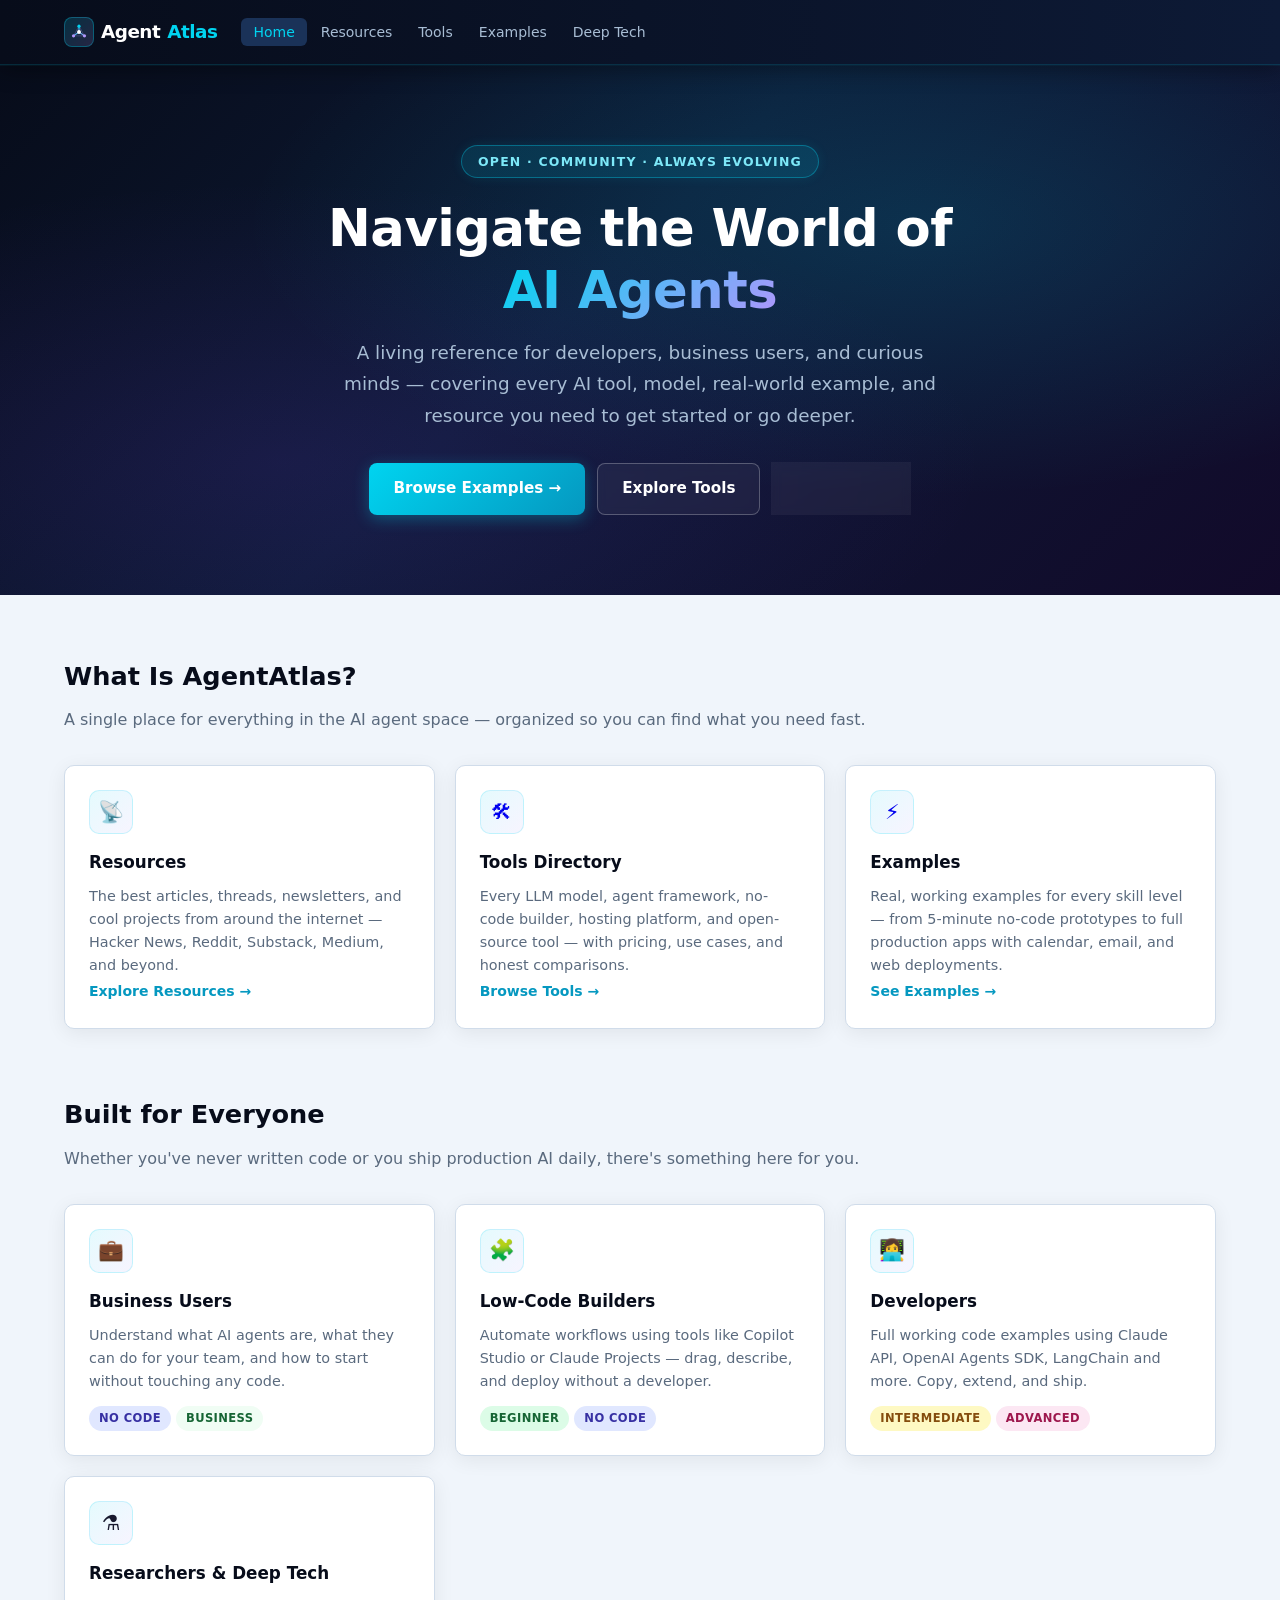
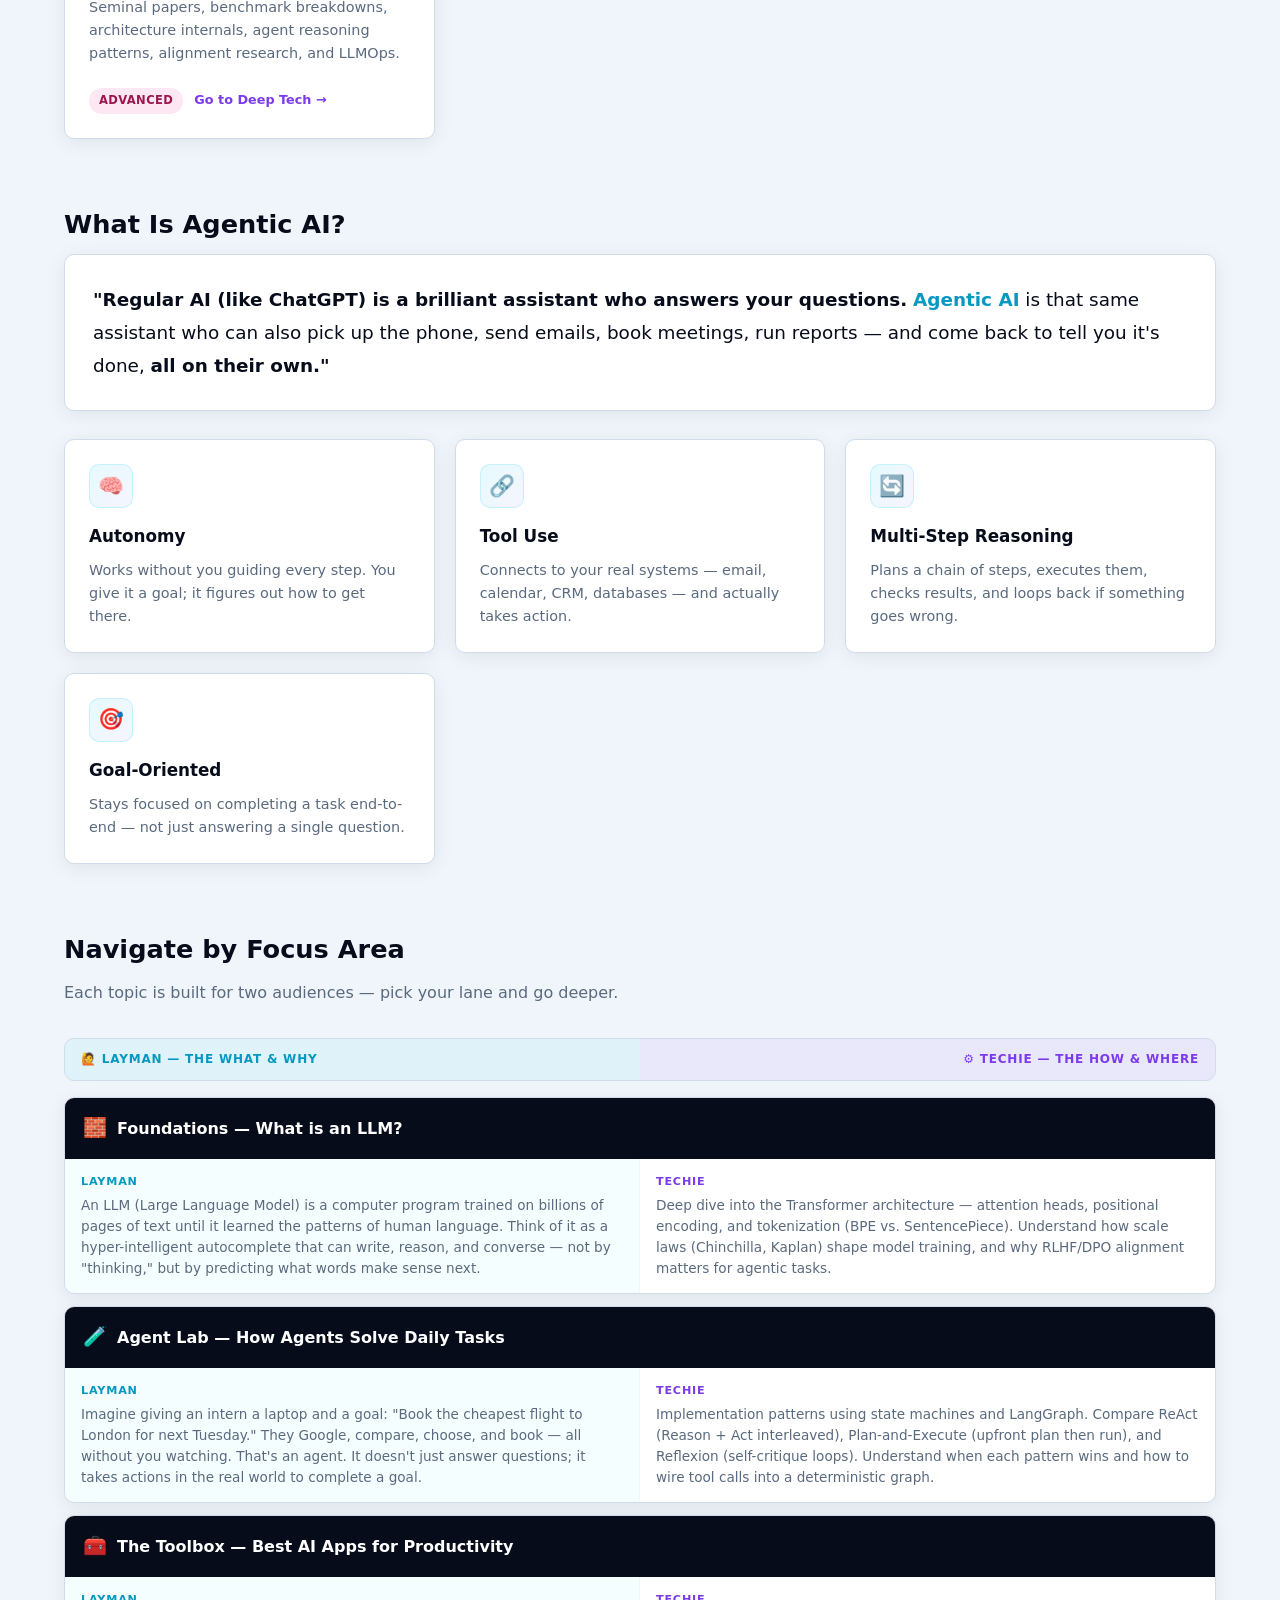
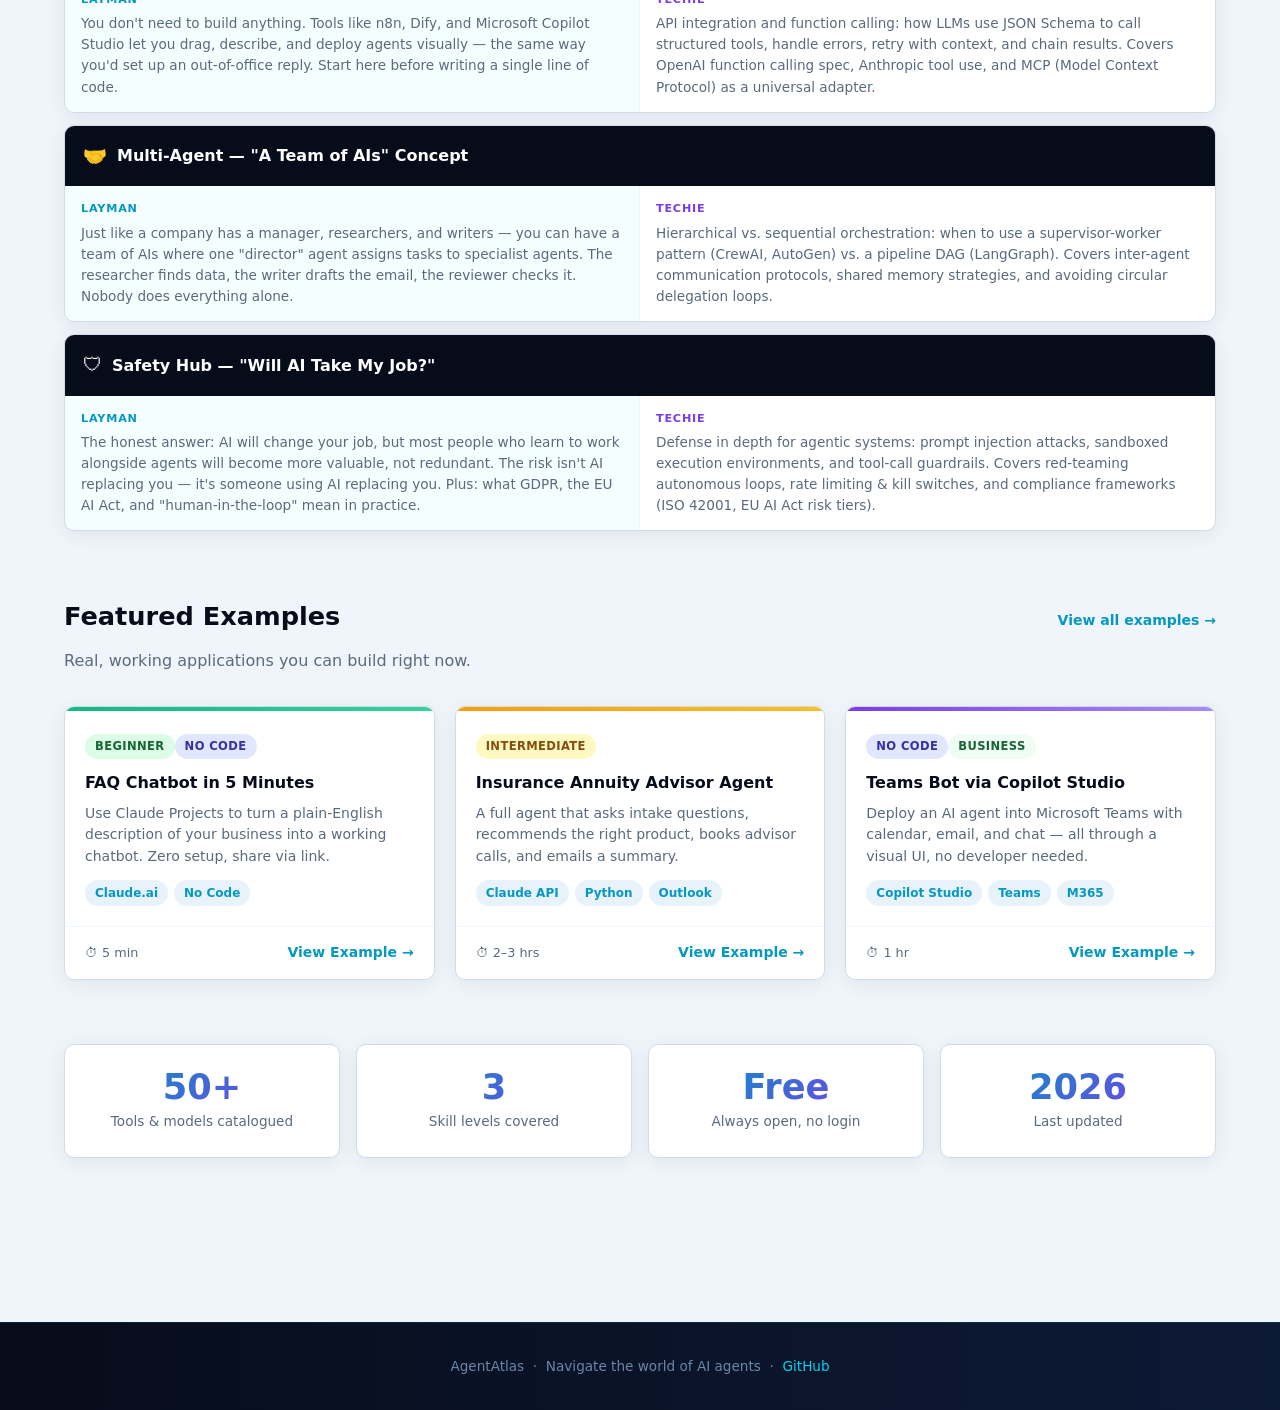
==== commit 5e8c1a95: "Expand site with layman/techie tracks, glossary, playground, and industry use-cases Resources: - Add" ====
--- a/index.html
+++ b/index.html
@@ -11,7 +11,26 @@
 <nav>
   <div class="nav-inner">
     <a class="nav-logo" href="index.html">
-      <span class="logo-icon">🗺</span>
+      <span class="logo-icon">
+        <svg width="18" height="18" viewBox="0 0 28 28" fill="none" xmlns="http://www.w3.org/2000/svg">
+          <defs>
+            <linearGradient id="logo-g" x1="0" y1="0" x2="28" y2="28" gradientUnits="userSpaceOnUse">
+              <stop offset="0%" stop-color="#00d4f0"/>
+              <stop offset="100%" stop-color="#b197fc"/>
+            </linearGradient>
+          </defs>
+          <line x1="14" y1="14" x2="14" y2="5" stroke="url(#logo-g)" stroke-width="1.8" stroke-linecap="round"/>
+          <line x1="14" y1="14" x2="22.5" y2="20" stroke="url(#logo-g)" stroke-width="1.8" stroke-linecap="round"/>
+          <line x1="14" y1="14" x2="5.5" y2="20" stroke="url(#logo-g)" stroke-width="1.8" stroke-linecap="round"/>
+          <line x1="14" y1="5" x2="22.5" y2="20" stroke="rgba(177,151,252,0.4)" stroke-width="1" stroke-linecap="round"/>
+          <line x1="22.5" y1="20" x2="5.5" y2="20" stroke="rgba(177,151,252,0.4)" stroke-width="1" stroke-linecap="round"/>
+          <line x1="5.5" y1="20" x2="14" y2="5" stroke="rgba(177,151,252,0.4)" stroke-width="1" stroke-linecap="round"/>
+          <circle cx="14" cy="5" r="2.5" fill="#00d4f0"/>
+          <circle cx="22.5" cy="20" r="2.5" fill="#b197fc"/>
+          <circle cx="5.5" cy="20" r="2.5" fill="#b197fc"/>
+          <circle cx="14" cy="14" r="3" fill="white"/>
+        </svg>
+      </span>
       Agent<span>Atlas</span>
     </a>
     <ul class="nav-links">
@@ -19,6 +38,7 @@
       <li><a href="resources.html">Resources</a></li>
       <li><a href="tools.html">Tools</a></li>
       <li><a href="examples.html">Examples</a></li>
+      <li><a href="deep-tech.html">Deep Tech</a></li>
     </ul>
   </div>
 </nav>
@@ -104,6 +124,15 @@
           <span class="badge badge-advanced">Advanced</span>
         </div>
       </div>
+      <div class="card">
+        <div class="card-icon">⚗️</div>
+        <h3>Researchers &amp; Deep Tech</h3>
+        <p>Seminal papers, benchmark breakdowns, architecture internals, agent reasoning patterns, alignment research, and LLMOps.</p>
+        <div style="margin-top:10px;">
+          <span class="badge badge-advanced">Advanced</span>
+          <a href="deep-tech.html" style="font-size:0.8rem; color:var(--purple); font-weight:600; text-decoration:none; margin-left:6px;">Go to Deep Tech →</a>
+        </div>
+      </div>
     </div>
   </section>
 
@@ -141,6 +170,106 @@
     </div>
   </section>
 
+  <!-- NAVIGATE BY FOCUS AREA -->
+  <section class="section">
+    <div class="section-title">Navigate by Focus Area</div>
+    <div class="section-subtitle">Each topic is built for two audiences — pick your lane and go deeper.</div>
+
+    <div style="background: linear-gradient(90deg, rgba(0,212,240,0.07) 50%, rgba(124,58,237,0.07) 50%); border: 1px solid var(--border); border-radius: var(--radius); padding: 10px 16px; display:grid; grid-template-columns:1fr 1fr; margin-bottom:16px; font-size:0.75rem; font-weight:800; text-transform:uppercase; letter-spacing:0.8px; gap:0;">
+      <div style="color:var(--teal-dark);">🙋 Layman — The What &amp; Why</div>
+      <div style="color:var(--purple); text-align:right;">⚙️ Techie — The How &amp; Where</div>
+    </div>
+
+    <div style="display:flex; flex-direction:column; gap:12px;">
+
+      <div class="topic-card">
+        <div class="topic-card-header">
+          <span>🧱</span>
+          <h3>Foundations — What is an LLM?</h3>
+        </div>
+        <div class="topic-card-body">
+          <div class="topic-cell">
+            <div class="topic-cell-label">Layman</div>
+            An LLM (Large Language Model) is a computer program trained on billions of pages of text until it learned the patterns of human language. Think of it as a hyper-intelligent autocomplete that can write, reason, and converse — not by "thinking," but by predicting what words make sense next.
+          </div>
+          <div class="topic-cell">
+            <div class="topic-cell-label">Techie</div>
+            Deep dive into the Transformer architecture — attention heads, positional encoding, and tokenization (BPE vs. SentencePiece). Understand how scale laws (Chinchilla, Kaplan) shape model training, and why RLHF/DPO alignment matters for agentic tasks.
+          </div>
+        </div>
+      </div>
+
+      <div class="topic-card">
+        <div class="topic-card-header">
+          <span>🧪</span>
+          <h3>Agent Lab — How Agents Solve Daily Tasks</h3>
+        </div>
+        <div class="topic-card-body">
+          <div class="topic-cell">
+            <div class="topic-cell-label">Layman</div>
+            Imagine giving an intern a laptop and a goal: "Book the cheapest flight to London for next Tuesday." They Google, compare, choose, and book — all without you watching. That's an agent. It doesn't just answer questions; it takes actions in the real world to complete a goal.
+          </div>
+          <div class="topic-cell">
+            <div class="topic-cell-label">Techie</div>
+            Implementation patterns using state machines and LangGraph. Compare ReAct (Reason + Act interleaved), Plan-and-Execute (upfront plan then run), and Reflexion (self-critique loops). Understand when each pattern wins and how to wire tool calls into a deterministic graph.
+          </div>
+        </div>
+      </div>
+
+      <div class="topic-card">
+        <div class="topic-card-header">
+          <span>🧰</span>
+          <h3>The Toolbox — Best AI Apps for Productivity</h3>
+        </div>
+        <div class="topic-card-body">
+          <div class="topic-cell">
+            <div class="topic-cell-label">Layman</div>
+            You don't need to build anything. Tools like n8n, Dify, and Microsoft Copilot Studio let you drag, describe, and deploy agents visually — the same way you'd set up an out-of-office reply. Start here before writing a single line of code.
+          </div>
+          <div class="topic-cell">
+            <div class="topic-cell-label">Techie</div>
+            API integration and function calling: how LLMs use JSON Schema to call structured tools, handle errors, retry with context, and chain results. Covers OpenAI function calling spec, Anthropic tool use, and MCP (Model Context Protocol) as a universal adapter.
+          </div>
+        </div>
+      </div>
+
+      <div class="topic-card">
+        <div class="topic-card-header">
+          <span>🤝</span>
+          <h3>Multi-Agent — "A Team of AIs" Concept</h3>
+        </div>
+        <div class="topic-card-body">
+          <div class="topic-cell">
+            <div class="topic-cell-label">Layman</div>
+            Just like a company has a manager, researchers, and writers — you can have a team of AIs where one "director" agent assigns tasks to specialist agents. The researcher finds data, the writer drafts the email, the reviewer checks it. Nobody does everything alone.
+          </div>
+          <div class="topic-cell">
+            <div class="topic-cell-label">Techie</div>
+            Hierarchical vs. sequential orchestration: when to use a supervisor-worker pattern (CrewAI, AutoGen) vs. a pipeline DAG (LangGraph). Covers inter-agent communication protocols, shared memory strategies, and avoiding circular delegation loops.
+          </div>
+        </div>
+      </div>
+
+      <div class="topic-card">
+        <div class="topic-card-header">
+          <span>🛡</span>
+          <h3>Safety Hub — "Will AI Take My Job?"</h3>
+        </div>
+        <div class="topic-card-body">
+          <div class="topic-cell">
+            <div class="topic-cell-label">Layman</div>
+            The honest answer: AI will change your job, but most people who learn to work alongside agents will become more valuable, not redundant. The risk isn't AI replacing you — it's someone using AI replacing you. Plus: what GDPR, the EU AI Act, and "human-in-the-loop" mean in practice.
+          </div>
+          <div class="topic-cell">
+            <div class="topic-cell-label">Techie</div>
+            Defense in depth for agentic systems: prompt injection attacks, sandboxed execution environments, and tool-call guardrails. Covers red-teaming autonomous loops, rate limiting & kill switches, and compliance frameworks (ISO 42001, EU AI Act risk tiers).
+          </div>
+        </div>
+      </div>
+
+    </div>
+  </section>
+
   <!-- LATEST EXAMPLES PREVIEW -->
   <section class="section">
     <div style="display:flex; align-items:baseline; justify-content:space-between; margin-bottom:8px; flex-wrap:wrap; gap:8px;">
@@ -221,7 +350,7 @@
 </div>
 
 <footer>
-  <p>AgentAtlas &nbsp;·&nbsp; Navigate the world of AI agents &nbsp;·&nbsp; <a href="https://github.com/viveksinha/agentic-ai-guide" target="_blank">GitHub</a></p>
+  <p>AgentAtlas &nbsp;·&nbsp; Navigate the world of AI agents &nbsp;·&nbsp; <a href="https://github.com/viveksinha/agent-atlas" target="_blank">GitHub</a></p>
 </footer>
 
 <script src="js/main.js"></script>
--- a/css/style.css
+++ b/css/style.css
@@ -1,29 +1,30 @@
 /* ============================================================
-   AGENTIC AI GUIDE — Shared Styles
+   AGENT ATLAS — Shared Styles
    ============================================================ */
 
 :root {
-  --navy:       #0a1628;
-  --navy-mid:   #112240;
-  --navy-light: #1e3a5f;
-  --teal:       #00b4d8;
-  --teal-light: #90e0ef;
-  --teal-dark:  #0077b6;
+  --navy:       #070c1a;
+  --navy-mid:   #0d1b36;
+  --navy-light: #1a3258;
+  --teal:       #00d4f0;
+  --teal-light: #7de8f8;
+  --teal-dark:  #0598c0;
   --purple:     #7c3aed;
-  --purple-light: #a78bfa;
-  --orange:     #f59e0b;
+  --purple-light: #b197fc;
+  --orange:     #f97316;
   --white:      #ffffff;
-  --off-white:  #f4f7fb;
-  --text:       #1a1a2e;
+  --off-white:  #f0f5fb;
+  --text:       #18192e;
   --text-muted: #5a6a7e;
-  --border:     #d1dce8;
+  --border:     #d0dcea;
   --card-bg:    #ffffff;
-  --code-bg:    #0d1b2a;
+  --code-bg:    #060c1a;
   --success:    #10b981;
   --warning:    #f59e0b;
   --radius:     10px;
-  --shadow:     0 4px 20px rgba(0,0,0,0.08);
-  --shadow-lg:  0 8px 40px rgba(0,0,0,0.14);
+  --shadow:     0 4px 20px rgba(0,0,0,0.07);
+  --shadow-lg:  0 8px 40px rgba(0,0,0,0.13);
+  --accent-gradient: linear-gradient(135deg, var(--teal) 0%, var(--purple-light) 100%);
 }
 
 * { margin: 0; padding: 0; box-sizing: border-box; }
@@ -39,11 +40,12 @@
 
 /* ---- NAV ---- */
 nav {
-  background: var(--navy);
+  background: linear-gradient(90deg, var(--navy) 0%, #0d1a36 100%);
+  border-bottom: 1px solid rgba(0,212,240,0.15);
   position: sticky;
   top: 0;
   z-index: 100;
-  box-shadow: 0 2px 16px rgba(0,0,0,0.3);
+  box-shadow: 0 2px 24px rgba(0,0,0,0.45), 0 0 0 1px rgba(0,212,240,0.08);
 }
 
 .nav-inner {
@@ -70,11 +72,12 @@
 }
 
 .nav-logo .logo-icon {
-  width: 28px; height: 28px;
-  background: linear-gradient(135deg, var(--teal), var(--purple-light));
-  border-radius: 7px;
+  width: 30px; height: 30px;
+  background: linear-gradient(135deg, rgba(0,212,240,0.18) 0%, rgba(177,151,252,0.18) 100%);
+  border: 1px solid rgba(0,212,240,0.3);
+  border-radius: 8px;
   display: flex; align-items: center; justify-content: center;
-  font-size: 0.9rem;
+  flex-shrink: 0;
 }
 
 .nav-logo span { color: var(--teal); }
@@ -108,7 +111,7 @@
 
 /* ---- HERO ---- */
 .hero {
-  background: linear-gradient(135deg, var(--navy) 0%, var(--navy-mid) 50%, #0d3257 100%);
+  background: linear-gradient(135deg, var(--navy) 0%, #0d1a36 45%, #120a2a 100%);
   color: var(--white);
   padding: 80px 24px;
   text-align: center;
@@ -120,23 +123,26 @@
   content: '';
   position: absolute;
   inset: 0;
-  background: radial-gradient(ellipse at 70% 50%, rgba(0,180,216,0.12) 0%, transparent 60%);
+  background:
+    radial-gradient(ellipse at 72% 30%, rgba(0,212,240,0.14) 0%, transparent 52%),
+    radial-gradient(ellipse at 22% 75%, rgba(124,58,237,0.12) 0%, transparent 50%);
 }
 
 .hero-inner { position: relative; max-width: 800px; margin: 0 auto; }
 
 .hero-badge {
   display: inline-block;
-  background: rgba(0,180,216,0.2);
-  border: 1px solid rgba(0,180,216,0.4);
+  background: rgba(0,212,240,0.12);
+  border: 1px solid rgba(0,212,240,0.35);
   color: var(--teal-light);
-  font-size: 0.8rem;
-  font-weight: 600;
-  letter-spacing: 1px;
+  font-size: 0.78rem;
+  font-weight: 700;
+  letter-spacing: 1.2px;
   text-transform: uppercase;
-  padding: 5px 14px;
+  padding: 5px 16px;
   border-radius: 20px;
   margin-bottom: 20px;
+  box-shadow: 0 0 12px rgba(0,212,240,0.1);
 }
 
 .hero h1 {
@@ -147,7 +153,12 @@
   letter-spacing: -0.5px;
 }
 
-.hero h1 .accent { color: var(--teal); }
+.hero h1 .accent {
+  background: linear-gradient(135deg, var(--teal) 0%, var(--purple-light) 100%);
+  -webkit-background-clip: text;
+  -webkit-text-fill-color: transparent;
+  background-clip: text;
+}
 
 .hero p {
   font-size: 1.15rem;
@@ -178,23 +189,43 @@
 }
 
 .btn-primary {
-  background: var(--teal);
-  color: var(--navy);
-}
-.btn-primary:hover { background: var(--teal-light); transform: translateY(-1px); }
+  background: linear-gradient(135deg, var(--teal) 0%, var(--teal-dark) 100%);
+  color: var(--white);
+  box-shadow: 0 4px 16px rgba(0,212,240,0.3);
+}
+.btn-primary:hover {
+  background: linear-gradient(135deg, var(--teal-light) 0%, var(--teal) 100%);
+  transform: translateY(-2px);
+  box-shadow: 0 6px 22px rgba(0,212,240,0.4);
+}
 
 .btn-outline {
-  background: transparent;
+  background: rgba(255,255,255,0.05);
   color: var(--white);
-  border: 1.5px solid rgba(255,255,255,0.3);
-}
-.btn-outline:hover { border-color: var(--teal); color: var(--teal); transform: translateY(-1px); }
+  border: 1.5px solid rgba(255,255,255,0.25);
+  backdrop-filter: blur(4px);
+}
+.btn-outline:hover {
+  border-color: var(--teal);
+  color: var(--teal);
+  background: rgba(0,212,240,0.08);
+  transform: translateY(-2px);
+}
 
 /* ---- PAGE HEADER (non-home pages) ---- */
 .page-header {
-  background: linear-gradient(135deg, var(--navy) 0%, var(--navy-mid) 100%);
+  background: linear-gradient(135deg, var(--navy) 0%, #0d1a36 50%, #110826 100%);
   color: var(--white);
   padding: 52px 24px;
+  position: relative;
+  overflow: hidden;
+}
+.page-header::before {
+  content: '';
+  position: absolute;
+  inset: 0;
+  background: radial-gradient(ellipse at 80% 50%, rgba(0,212,240,0.1) 0%, transparent 55%);
+  pointer-events: none;
 }
 
 .page-header-inner { max-width: 1200px; margin: 0 auto; }
@@ -256,6 +287,7 @@
 .card:hover {
   transform: translateY(-3px);
   box-shadow: var(--shadow-lg);
+  border-color: rgba(0,212,240,0.3);
 }
 
 .card-icon {
@@ -267,7 +299,8 @@
   justify-content: center;
   font-size: 1.3rem;
   margin-bottom: 14px;
-  background: linear-gradient(135deg, #e8f4fd, #cce7f8);
+  background: linear-gradient(135deg, rgba(0,212,240,0.1) 0%, rgba(177,151,252,0.1) 100%);
+  border: 1px solid rgba(0,212,240,0.18);
 }
 
 .card h3 {
@@ -342,7 +375,7 @@
   font-size: 0.9rem;
 }
 
-thead tr { background: var(--navy); color: white; }
+thead tr { background: linear-gradient(90deg, var(--navy) 0%, var(--navy-mid) 100%); color: white; }
 thead th { padding: 14px 16px; text-align: left; font-weight: 600; font-size: 0.85rem; letter-spacing: 0.3px; }
 
 tbody tr { border-bottom: 1px solid var(--border); transition: background 0.15s; }
@@ -421,7 +454,8 @@
   flex-shrink: 0;
   width: 40px;
   height: 40px;
-  background: var(--navy);
+  background: linear-gradient(135deg, var(--navy) 0%, var(--navy-light) 100%);
+  border: 1px solid rgba(0,212,240,0.3);
   color: var(--teal);
   border-radius: 50%;
   display: flex;
@@ -430,6 +464,7 @@
   font-weight: 800;
   font-size: 1rem;
   margin-top: 2px;
+  box-shadow: 0 0 0 3px rgba(0,212,240,0.08);
 }
 
 .step-content h3 { font-size: 1.05rem; font-weight: 700; margin-bottom: 6px; color: var(--navy); }
@@ -456,7 +491,10 @@
 .stat-num {
   font-size: 2.2rem;
   font-weight: 900;
-  color: var(--teal-dark);
+  background: linear-gradient(135deg, var(--teal-dark) 0%, var(--purple) 100%);
+  -webkit-background-clip: text;
+  -webkit-text-fill-color: transparent;
+  background-clip: text;
   line-height: 1;
   margin-bottom: 6px;
 }
@@ -511,7 +549,7 @@
 }
 
 .tab-btn:hover { color: var(--navy); background: var(--off-white); }
-.tab-btn.active { color: var(--teal-dark); border-bottom-color: var(--teal-dark); }
+.tab-btn.active { color: var(--teal); border-bottom-color: var(--teal); }
 
 .tab-panel { display: none; }
 .tab-panel.active { display: block; }
@@ -576,7 +614,8 @@
 
 /* ---- FOOTER ---- */
 footer {
-  background: var(--navy);
+  background: linear-gradient(90deg, var(--navy) 0%, #0d1a36 100%);
+  border-top: 1px solid rgba(0,212,240,0.12);
   color: #6a87a8;
   text-align: center;
   padding: 32px 24px;
@@ -584,6 +623,7 @@
   margin-top: 40px;
 }
 footer a { color: var(--teal); text-decoration: none; }
+footer a:hover { color: var(--teal-light); }
 
 /* ---- CONVERSATION DEMO ---- */
 .convo {
@@ -764,6 +804,225 @@
   .tool-row { grid-template-columns: 1fr; }
 }
 
+/* ---- TOPIC MATRIX (5-focus areas) ---- */
+.topic-card {
+  background: white;
+  border: 1px solid var(--border);
+  border-radius: var(--radius);
+  overflow: hidden;
+  box-shadow: var(--shadow);
+  transition: transform 0.2s, box-shadow 0.2s;
+}
+.topic-card:hover { transform: translateY(-3px); box-shadow: var(--shadow-lg); border-color: rgba(0,212,240,0.3); }
+
+.topic-card-header {
+  padding: 14px 18px;
+  background: var(--navy);
+  color: white;
+  display: flex;
+  align-items: center;
+  gap: 10px;
+}
+.topic-card-header h3 { font-size: 1rem; font-weight: 800; margin: 0; }
+.topic-card-header span { font-size: 1.2rem; }
+
+.topic-card-body {
+  display: grid;
+  grid-template-columns: 1fr 1fr;
+  border-top: none;
+}
+.topic-cell {
+  padding: 14px 16px;
+  font-size: 0.85rem;
+  line-height: 1.55;
+  color: var(--text-muted);
+}
+.topic-cell:first-child {
+  background: rgba(0,212,240,0.04);
+  border-right: 1px solid var(--off-white);
+}
+.topic-cell-label {
+  font-size: 0.7rem;
+  font-weight: 800;
+  text-transform: uppercase;
+  letter-spacing: 0.8px;
+  margin-bottom: 5px;
+}
+.topic-cell:first-child .topic-cell-label { color: var(--teal-dark); }
+.topic-cell:last-child .topic-cell-label { color: var(--purple); }
+
+/* ---- AUDIENCE SPLIT CARD ---- */
+.audience-card {
+  background: white;
+  border: 1px solid var(--border);
+  border-radius: var(--radius);
+  padding: 20px 22px;
+  box-shadow: var(--shadow);
+  position: relative;
+  transition: transform 0.2s, box-shadow 0.2s;
+}
+.audience-card:hover { transform: translateY(-2px); box-shadow: var(--shadow-lg); }
+.audience-label {
+  display: inline-flex;
+  align-items: center;
+  gap: 6px;
+  font-size: 0.7rem;
+  font-weight: 800;
+  text-transform: uppercase;
+  letter-spacing: 0.8px;
+  padding: 3px 10px;
+  border-radius: 20px;
+  margin-bottom: 10px;
+}
+.audience-layman { background: rgba(0,212,240,0.1); color: var(--teal-dark); }
+.audience-techie  { background: rgba(124,58,237,0.1); color: var(--purple); }
+
+/* ---- GLOSSARY ---- */
+.glossary-grid {
+  display: grid;
+  grid-template-columns: repeat(auto-fill, minmax(270px, 1fr));
+  gap: 14px;
+}
+.glossary-card {
+  background: white;
+  border: 1px solid var(--border);
+  border-radius: var(--radius);
+  padding: 16px 18px;
+  box-shadow: var(--shadow);
+  border-left: 3px solid var(--teal);
+}
+.glossary-term {
+  font-size: 0.95rem;
+  font-weight: 800;
+  color: var(--navy);
+  margin-bottom: 5px;
+}
+.glossary-def {
+  font-size: 0.845rem;
+  color: var(--text-muted);
+  line-height: 1.55;
+}
+
+/* ---- COST CALCULATOR ---- */
+.calc-box {
+  background: white;
+  border: 1px solid var(--border);
+  border-radius: var(--radius);
+  padding: 28px 32px;
+  box-shadow: var(--shadow);
+  max-width: 760px;
+}
+.calc-row {
+  display: grid;
+  grid-template-columns: 1fr 1fr;
+  gap: 20px;
+  margin-bottom: 20px;
+}
+@media (max-width: 600px) { .calc-row { grid-template-columns: 1fr; } }
+.calc-field label {
+  display: block;
+  font-size: 0.82rem;
+  font-weight: 700;
+  color: var(--navy);
+  margin-bottom: 6px;
+}
+.calc-field select,
+.calc-field input[type="range"] {
+  width: 100%;
+}
+.calc-field select {
+  padding: 8px 10px;
+  border: 1.5px solid var(--border);
+  border-radius: 6px;
+  font-size: 0.875rem;
+  color: var(--text);
+  background: var(--off-white);
+}
+.calc-field .range-value {
+  font-size: 0.8rem;
+  color: var(--teal-dark);
+  font-weight: 600;
+  margin-top: 4px;
+}
+input[type="range"] {
+  accent-color: var(--teal-dark);
+}
+.calc-result {
+  background: var(--navy);
+  color: white;
+  border-radius: var(--radius);
+  padding: 20px 24px;
+  margin-top: 20px;
+  display: grid;
+  grid-template-columns: repeat(auto-fit, minmax(160px, 1fr));
+  gap: 16px;
+}
+.calc-result-item .result-label { font-size: 0.78rem; color: #6a87a8; font-weight: 600; text-transform: uppercase; letter-spacing: 0.6px; margin-bottom: 4px; }
+.calc-result-item .result-val   { font-size: 1.6rem; font-weight: 900; color: var(--teal); line-height: 1; }
+.calc-result-item .result-sub   { font-size: 0.78rem; color: #a8bdd4; margin-top: 3px; }
+
+/* ---- BENCHMARK TABLE ---- */
+.bench-table th:nth-child(n+2) { text-align: center; }
+.bench-table td:nth-child(n+2) { text-align: center; }
+.bench-score-high  { color: var(--success); font-weight: 700; }
+.bench-score-mid   { color: var(--warning); font-weight: 700; }
+.bench-score-low   { color: #ef4444; font-weight: 700; }
+.bench-badge { display: inline-block; padding: 2px 8px; border-radius: 4px; font-size: 0.75rem; font-weight: 700; }
+.bench-best { background: rgba(16,185,129,0.1); color: var(--success); }
+
+/* ---- INDUSTRY USE-CASE BAND ---- */
+.industry-row {
+  background: white;
+  border: 1px solid var(--border);
+  border-radius: var(--radius);
+  padding: 18px 20px;
+  margin-bottom: 12px;
+  display: grid;
+  grid-template-columns: 160px 1fr auto;
+  gap: 16px;
+  align-items: start;
+  box-shadow: var(--shadow);
+}
+.industry-row:hover { background: #f8fbff; }
+.industry-name { font-weight: 700; color: var(--navy); font-size: 0.95rem; }
+.industry-desc { font-size: 0.875rem; color: var(--text-muted); line-height: 1.55; }
+@media (max-width: 640px) { .industry-row { grid-template-columns: 1fr; } }
+
+/* ---- RESPONSIBLE AI CHECKLIST ---- */
+.rai-list { list-style: none; }
+.rai-item {
+  padding: 12px 16px;
+  border-bottom: 1px solid var(--border);
+  display: grid;
+  grid-template-columns: 32px 1fr auto;
+  align-items: start;
+  gap: 12px;
+  font-size: 0.9rem;
+}
+.rai-item:last-child { border-bottom: none; }
+.rai-num {
+  width: 26px; height: 26px;
+  background: linear-gradient(135deg, var(--navy), var(--navy-light));
+  border: 1px solid rgba(0,212,240,0.25);
+  color: var(--teal);
+  border-radius: 50%;
+  display: flex; align-items: center; justify-content: center;
+  font-size: 0.72rem; font-weight: 800; flex-shrink: 0;
+}
+.rai-text strong { color: var(--navy); }
+.rai-text p { font-size: 0.82rem; color: var(--text-muted); margin-top: 3px; }
+.rai-category {
+  font-size: 0.68rem;
+  font-weight: 700;
+  padding: 2px 8px;
+  border-radius: 10px;
+  white-space: nowrap;
+}
+.rai-cat-governance { background: #dbeafe; color: #1e40af; }
+.rai-cat-safety     { background: #fce7f3; color: #9d174d; }
+.rai-cat-privacy    { background: #dcfce7; color: #166534; }
+.rai-cat-ops        { background: #fef9c3; color: #854d0e; }
+
 /* ---- RESPONSIVE ---- */
 @media (max-width: 768px) {
   .nav-inner { flex-wrap: wrap; height: auto; padding: 12px 16px; gap: 12px; }
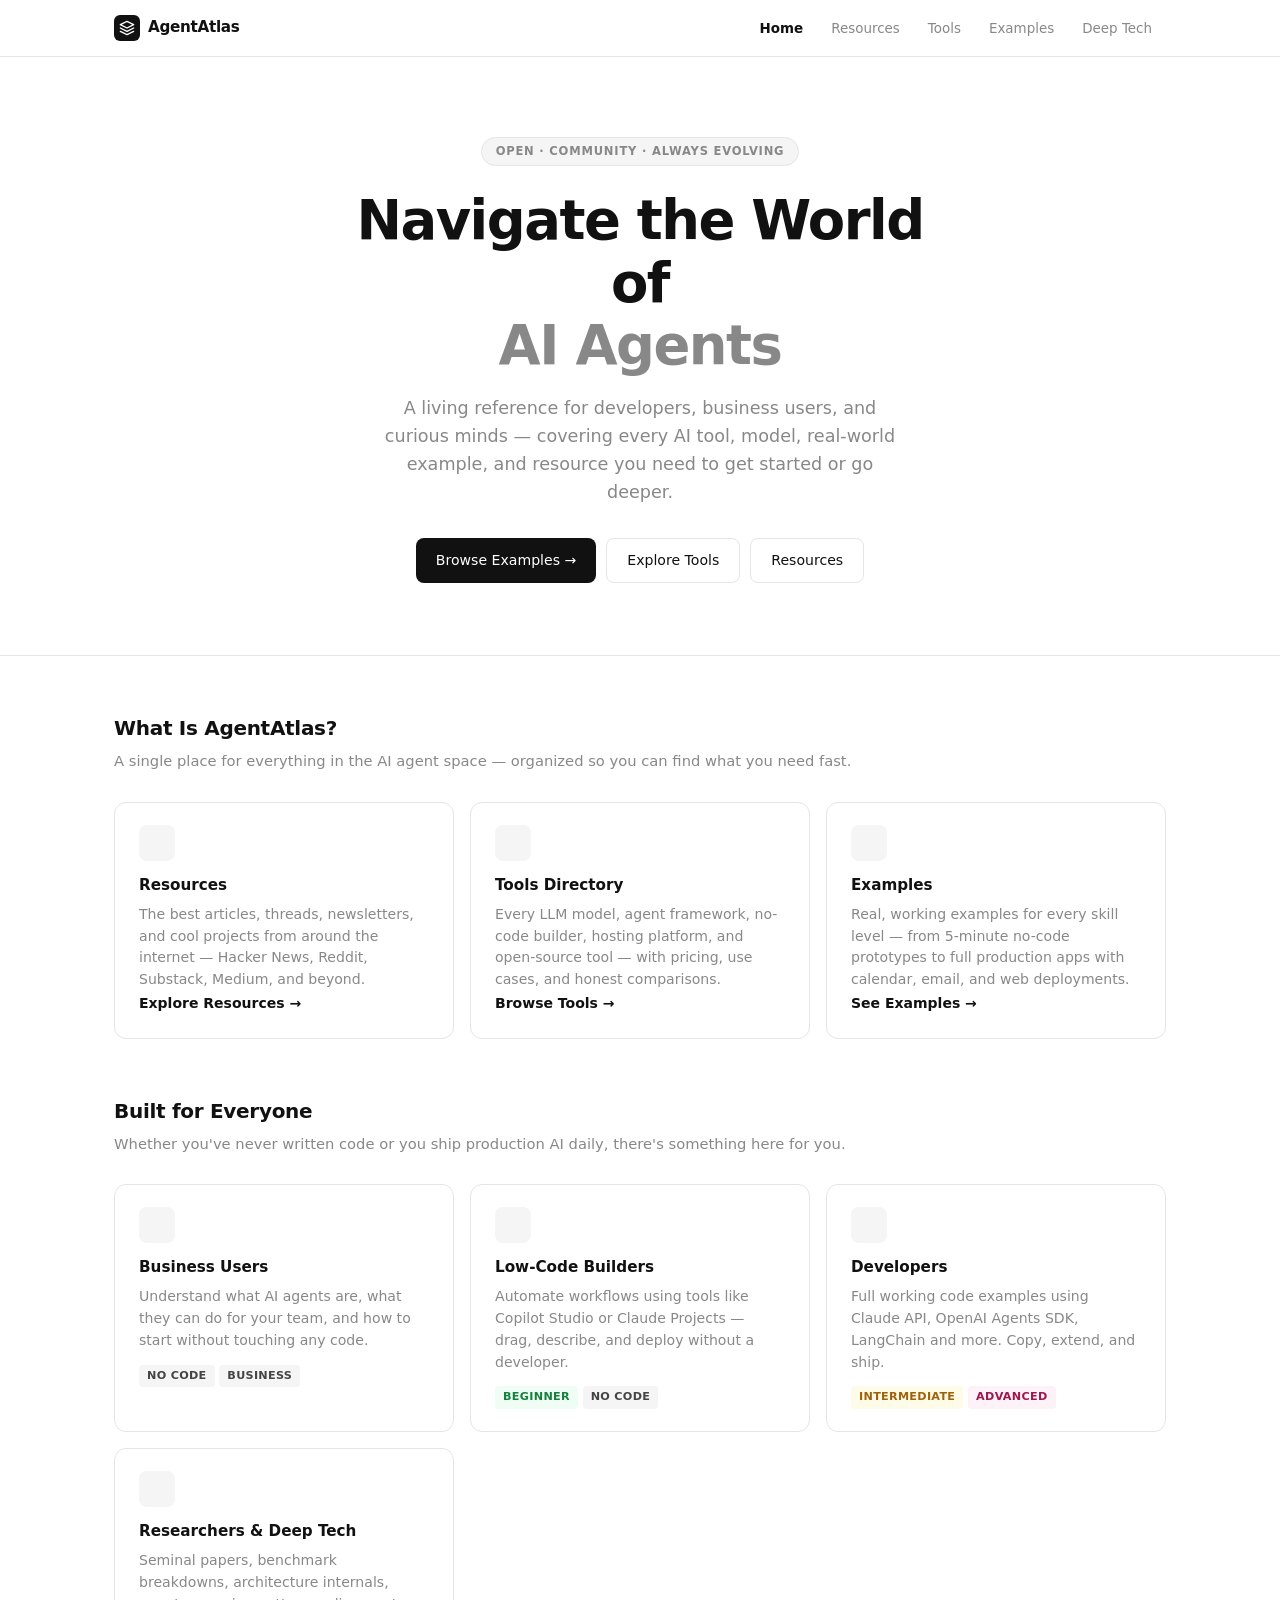
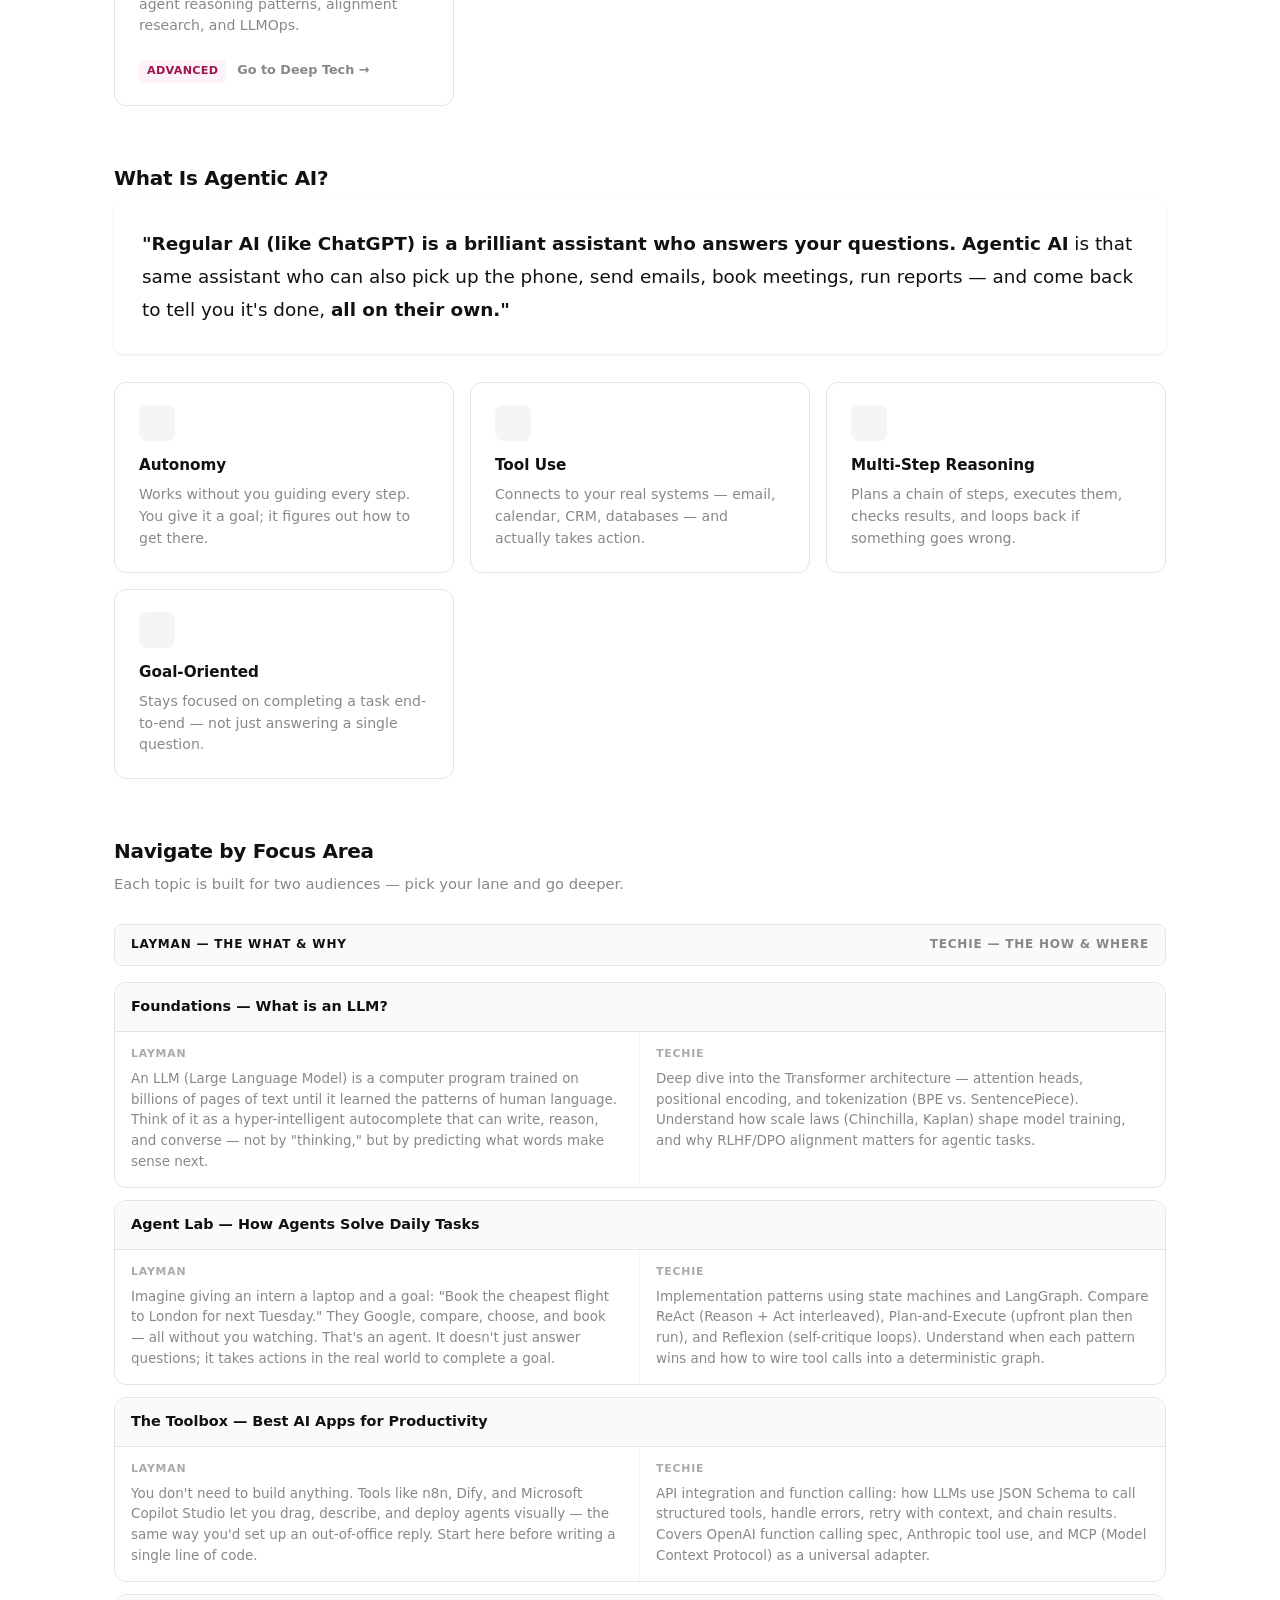
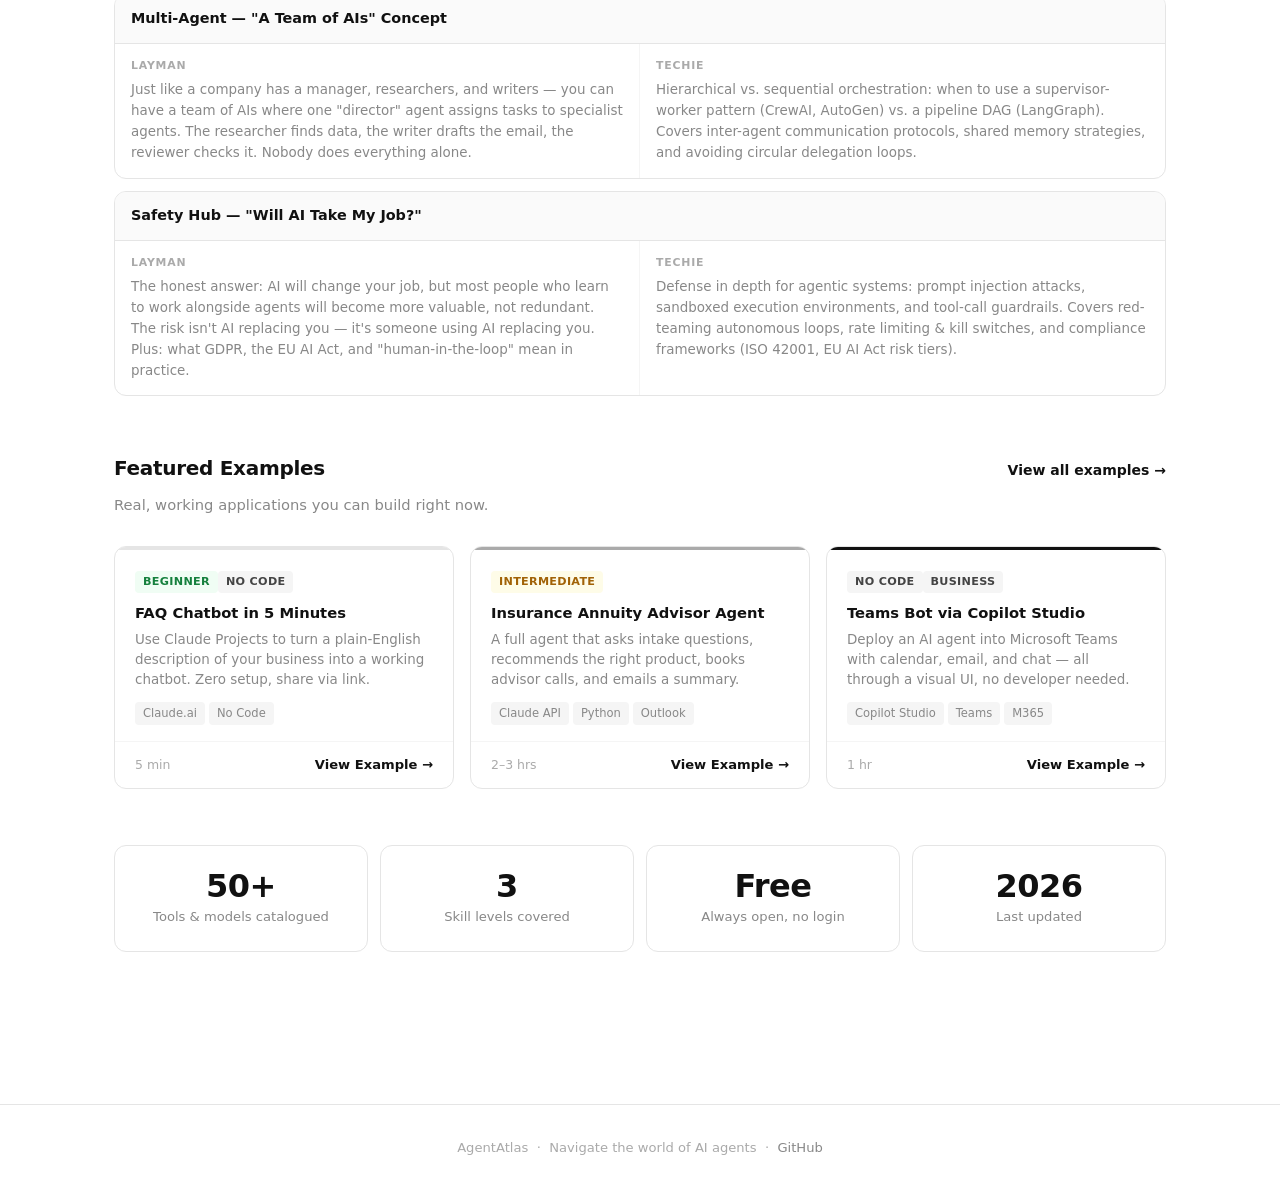
==== commit 81a6fb92: "Redesign: clean monochrome aesthetic inspired by Linear/Vercel/Stripe - Rewrite CSS from scratch: wh" ====
--- a/index.html
+++ b/index.html
@@ -12,26 +12,9 @@
   <div class="nav-inner">
     <a class="nav-logo" href="index.html">
       <span class="logo-icon">
-        <svg width="18" height="18" viewBox="0 0 28 28" fill="none" xmlns="http://www.w3.org/2000/svg">
-          <defs>
-            <linearGradient id="logo-g" x1="0" y1="0" x2="28" y2="28" gradientUnits="userSpaceOnUse">
-              <stop offset="0%" stop-color="#00d4f0"/>
-              <stop offset="100%" stop-color="#b197fc"/>
-            </linearGradient>
-          </defs>
-          <line x1="14" y1="14" x2="14" y2="5" stroke="url(#logo-g)" stroke-width="1.8" stroke-linecap="round"/>
-          <line x1="14" y1="14" x2="22.5" y2="20" stroke="url(#logo-g)" stroke-width="1.8" stroke-linecap="round"/>
-          <line x1="14" y1="14" x2="5.5" y2="20" stroke="url(#logo-g)" stroke-width="1.8" stroke-linecap="round"/>
-          <line x1="14" y1="5" x2="22.5" y2="20" stroke="rgba(177,151,252,0.4)" stroke-width="1" stroke-linecap="round"/>
-          <line x1="22.5" y1="20" x2="5.5" y2="20" stroke="rgba(177,151,252,0.4)" stroke-width="1" stroke-linecap="round"/>
-          <line x1="5.5" y1="20" x2="14" y2="5" stroke="rgba(177,151,252,0.4)" stroke-width="1" stroke-linecap="round"/>
-          <circle cx="14" cy="5" r="2.5" fill="#00d4f0"/>
-          <circle cx="22.5" cy="20" r="2.5" fill="#b197fc"/>
-          <circle cx="5.5" cy="20" r="2.5" fill="#b197fc"/>
-          <circle cx="14" cy="14" r="3" fill="white"/>
-        </svg>
+        <svg width="16" height="16" viewBox="0 0 24 24" fill="none" xmlns="http://www.w3.org/2000/svg"><path d="M12 2L2 7l10 5 10-5-10-5zM2 17l10 5 10-5M2 12l10 5 10-5" stroke="white" stroke-width="2" stroke-linecap="round" stroke-linejoin="round"/></svg>
       </span>
-      Agent<span>Atlas</span>
+      AgentAtlas
     </a>
     <ul class="nav-links">
       <li><a href="index.html" class="active">Home</a></li>
@@ -67,26 +50,26 @@
     <div class="card-grid">
       <a href="resources.html" style="text-decoration:none;">
         <div class="card">
-          <div class="card-icon">📡</div>
+          <div class="card-icon"></div>
           <h3>Resources</h3>
           <p>The best articles, threads, newsletters, and cool projects from around the internet — Hacker News, Reddit, Substack, Medium, and beyond.</p>
-          <span style="color:var(--teal-dark); font-size:0.875rem; font-weight:600;">Explore Resources →</span>
+          <span style="color:var(--black); font-size:0.875rem; font-weight:600;">Explore Resources →</span>
         </div>
       </a>
       <a href="tools.html" style="text-decoration:none;">
         <div class="card">
-          <div class="card-icon">🛠</div>
+          <div class="card-icon"></div>
           <h3>Tools Directory</h3>
           <p>Every LLM model, agent framework, no-code builder, hosting platform, and open-source tool — with pricing, use cases, and honest comparisons.</p>
-          <span style="color:var(--teal-dark); font-size:0.875rem; font-weight:600;">Browse Tools →</span>
+          <span style="color:var(--black); font-size:0.875rem; font-weight:600;">Browse Tools →</span>
         </div>
       </a>
       <a href="examples.html" style="text-decoration:none;">
         <div class="card">
-          <div class="card-icon">⚡</div>
+          <div class="card-icon"></div>
           <h3>Examples</h3>
           <p>Real, working examples for every skill level — from 5-minute no-code prototypes to full production apps with calendar, email, and web deployments.</p>
-          <span style="color:var(--teal-dark); font-size:0.875rem; font-weight:600;">See Examples →</span>
+          <span style="color:var(--black); font-size:0.875rem; font-weight:600;">See Examples →</span>
         </div>
       </a>
     </div>
@@ -98,7 +81,7 @@
     <div class="section-subtitle">Whether you've never written code or you ship production AI daily, there's something here for you.</div>
     <div class="card-grid">
       <div class="card">
-        <div class="card-icon">💼</div>
+        <div class="card-icon"></div>
         <h3>Business Users</h3>
         <p>Understand what AI agents are, what they can do for your team, and how to start without touching any code.</p>
         <div style="margin-top:10px;">
@@ -107,7 +90,7 @@
         </div>
       </div>
       <div class="card">
-        <div class="card-icon">🧩</div>
+        <div class="card-icon"></div>
         <h3>Low-Code Builders</h3>
         <p>Automate workflows using tools like Copilot Studio or Claude Projects — drag, describe, and deploy without a developer.</p>
         <div style="margin-top:10px;">
@@ -116,7 +99,7 @@
         </div>
       </div>
       <div class="card">
-        <div class="card-icon">👩‍💻</div>
+        <div class="card-icon"></div>
         <h3>Developers</h3>
         <p>Full working code examples using Claude API, OpenAI Agents SDK, LangChain and more. Copy, extend, and ship.</p>
         <div style="margin-top:10px;">
@@ -125,12 +108,12 @@
         </div>
       </div>
       <div class="card">
-        <div class="card-icon">⚗️</div>
+        <div class="card-icon"></div>
         <h3>Researchers &amp; Deep Tech</h3>
         <p>Seminal papers, benchmark breakdowns, architecture internals, agent reasoning patterns, alignment research, and LLMOps.</p>
         <div style="margin-top:10px;">
           <span class="badge badge-advanced">Advanced</span>
-          <a href="deep-tech.html" style="font-size:0.8rem; color:var(--purple); font-weight:600; text-decoration:none; margin-left:6px;">Go to Deep Tech →</a>
+          <a href="deep-tech.html" style="font-size:0.8rem; color:var(--gray-500); font-weight:600; text-decoration:none; margin-left:6px;">Go to Deep Tech →</a>
         </div>
       </div>
     </div>
@@ -140,30 +123,30 @@
   <section class="section">
     <div class="section-title">What Is Agentic AI?</div>
     <div style="background:white; border:1px solid var(--border); border-radius:var(--radius); padding:28px; margin-bottom:28px; box-shadow:var(--shadow);">
-      <p style="font-size:1.15rem; line-height:1.8; color:var(--navy);">
+      <p style="font-size:1.15rem; line-height:1.8; color:var(--black);">
         <strong>"Regular AI (like ChatGPT) is a brilliant assistant who answers your questions.</strong>
-        <strong style="color:var(--teal-dark);"> Agentic AI</strong> is that same assistant who can also pick up the phone, send emails, book meetings, run reports — and come back to tell you it's done,
+        <strong> Agentic AI</strong> is that same assistant who can also pick up the phone, send emails, book meetings, run reports — and come back to tell you it's done,
         <strong>all on their own."</strong>
       </p>
     </div>
     <div class="card-grid">
       <div class="card">
-        <div class="card-icon">🧠</div>
+        <div class="card-icon"></div>
         <h3>Autonomy</h3>
         <p>Works without you guiding every step. You give it a goal; it figures out how to get there.</p>
       </div>
       <div class="card">
-        <div class="card-icon">🔗</div>
+        <div class="card-icon"></div>
         <h3>Tool Use</h3>
         <p>Connects to your real systems — email, calendar, CRM, databases — and actually takes action.</p>
       </div>
       <div class="card">
-        <div class="card-icon">🔄</div>
+        <div class="card-icon"></div>
         <h3>Multi-Step Reasoning</h3>
         <p>Plans a chain of steps, executes them, checks results, and loops back if something goes wrong.</p>
       </div>
       <div class="card">
-        <div class="card-icon">🎯</div>
+        <div class="card-icon"></div>
         <h3>Goal-Oriented</h3>
         <p>Stays focused on completing a task end-to-end — not just answering a single question.</p>
       </div>
@@ -175,16 +158,15 @@
     <div class="section-title">Navigate by Focus Area</div>
     <div class="section-subtitle">Each topic is built for two audiences — pick your lane and go deeper.</div>
 
-    <div style="background: linear-gradient(90deg, rgba(0,212,240,0.07) 50%, rgba(124,58,237,0.07) 50%); border: 1px solid var(--border); border-radius: var(--radius); padding: 10px 16px; display:grid; grid-template-columns:1fr 1fr; margin-bottom:16px; font-size:0.75rem; font-weight:800; text-transform:uppercase; letter-spacing:0.8px; gap:0;">
-      <div style="color:var(--teal-dark);">🙋 Layman — The What &amp; Why</div>
-      <div style="color:var(--purple); text-align:right;">⚙️ Techie — The How &amp; Where</div>
+    <div style="background: var(--gray-50); border: 1px solid var(--gray-200); border-radius: var(--radius); padding: 10px 16px; display:grid; grid-template-columns:1fr 1fr; margin-bottom:16px; font-size:0.75rem; font-weight:800; text-transform:uppercase; letter-spacing:0.8px; gap:0;">
+      <div style="color:var(--black);">Layman — The What &amp; Why</div>
+      <div style="color:var(--gray-500); text-align:right;">Techie — The How &amp; Where</div>
     </div>
 
     <div style="display:flex; flex-direction:column; gap:12px;">
 
       <div class="topic-card">
         <div class="topic-card-header">
-          <span>🧱</span>
           <h3>Foundations — What is an LLM?</h3>
         </div>
         <div class="topic-card-body">
@@ -201,7 +183,6 @@
 
       <div class="topic-card">
         <div class="topic-card-header">
-          <span>🧪</span>
           <h3>Agent Lab — How Agents Solve Daily Tasks</h3>
         </div>
         <div class="topic-card-body">
@@ -218,7 +199,6 @@
 
       <div class="topic-card">
         <div class="topic-card-header">
-          <span>🧰</span>
           <h3>The Toolbox — Best AI Apps for Productivity</h3>
         </div>
         <div class="topic-card-body">
@@ -235,7 +215,6 @@
 
       <div class="topic-card">
         <div class="topic-card-header">
-          <span>🤝</span>
           <h3>Multi-Agent — "A Team of AIs" Concept</h3>
         </div>
         <div class="topic-card-body">
@@ -252,7 +231,6 @@
 
       <div class="topic-card">
         <div class="topic-card-header">
-          <span>🛡</span>
           <h3>Safety Hub — "Will AI Take My Job?"</h3>
         </div>
         <div class="topic-card-body">
@@ -274,7 +252,7 @@
   <section class="section">
     <div style="display:flex; align-items:baseline; justify-content:space-between; margin-bottom:8px; flex-wrap:wrap; gap:8px;">
       <div class="section-title" style="margin-bottom:0;">Featured Examples</div>
-      <a href="examples.html" style="font-size:0.875rem; font-weight:600; color:var(--teal-dark); text-decoration:none;">View all examples →</a>
+      <a href="examples.html" style="font-size:0.875rem; font-weight:600; color:var(--black); text-decoration:none;">View all examples →</a>
     </div>
     <div class="section-subtitle">Real, working applications you can build right now.</div>
 
@@ -289,7 +267,7 @@
           <div style="margin-top:10px;"><span class="tag">Claude.ai</span><span class="tag">No Code</span></div>
         </div>
         <div class="example-card-meta">
-          <span>⏱ 5 min</span>
+          <span>5 min</span>
           <a href="examples.html#faq-chatbot">View Example →</a>
         </div>
       </div>
@@ -303,7 +281,7 @@
           <div style="margin-top:10px;"><span class="tag">Claude API</span><span class="tag">Python</span><span class="tag">Outlook</span></div>
         </div>
         <div class="example-card-meta">
-          <span>⏱ 2–3 hrs</span>
+          <span>2–3 hrs</span>
           <a href="example-insurance.html">View Example →</a>
         </div>
       </div>
@@ -317,7 +295,7 @@
           <div style="margin-top:10px;"><span class="tag">Copilot Studio</span><span class="tag">Teams</span><span class="tag">M365</span></div>
         </div>
         <div class="example-card-meta">
-          <span>⏱ 1 hr</span>
+          <span>1 hr</span>
           <a href="examples.html#teams-bot">View Example →</a>
         </div>
       </div>
--- a/css/style.css
+++ b/css/style.css
@@ -1,175 +1,166 @@
 /* ============================================================
-   AGENT ATLAS — Shared Styles
+   AGENT ATLAS — Clean Minimal Design
+   Inspired by Linear, Vercel, Stripe
    ============================================================ */
 
 :root {
-  --navy:       #070c1a;
-  --navy-mid:   #0d1b36;
-  --navy-light: #1a3258;
-  --teal:       #00d4f0;
-  --teal-light: #7de8f8;
-  --teal-dark:  #0598c0;
-  --purple:     #7c3aed;
-  --purple-light: #b197fc;
-  --orange:     #f97316;
+  --black:      #111111;
+  --gray-900:   #1a1a1a;
+  --gray-800:   #2a2a2a;
+  --gray-700:   #444444;
+  --gray-500:   #888888;
+  --gray-400:   #aaaaaa;
+  --gray-200:   #e5e5e5;
+  --gray-100:   #f5f5f5;
+  --gray-50:    #fafafa;
   --white:      #ffffff;
-  --off-white:  #f0f5fb;
-  --text:       #18192e;
-  --text-muted: #5a6a7e;
-  --border:     #d0dcea;
-  --card-bg:    #ffffff;
-  --code-bg:    #060c1a;
-  --success:    #10b981;
-  --warning:    #f59e0b;
-  --radius:     10px;
-  --shadow:     0 4px 20px rgba(0,0,0,0.07);
-  --shadow-lg:  0 8px 40px rgba(0,0,0,0.13);
-  --accent-gradient: linear-gradient(135deg, var(--teal) 0%, var(--purple-light) 100%);
+  --accent:     #666666;
+  --link:       #111111;
+  --link-hover: #555555;
+  --success:    #22c55e;
+  --warning:    #eab308;
+  --danger:     #ef4444;
+  --radius:     8px;
+  --radius-lg:  12px;
+  --shadow-sm:  0 1px 2px rgba(0,0,0,0.04);
+  --shadow:     0 1px 3px rgba(0,0,0,0.06), 0 1px 2px rgba(0,0,0,0.04);
+  --shadow-lg:  0 4px 12px rgba(0,0,0,0.08);
+  --font:       -apple-system, BlinkMacSystemFont, 'Inter', 'Segoe UI', system-ui, sans-serif;
+  --mono:       'SF Mono', 'JetBrains Mono', 'Fira Code', ui-monospace, monospace;
+  --transition: 150ms ease;
 }
 
 * { margin: 0; padding: 0; box-sizing: border-box; }
-
 html { scroll-behavior: smooth; }
 
 body {
-  font-family: 'Segoe UI', system-ui, -apple-system, sans-serif;
-  background: var(--off-white);
-  color: var(--text);
-  line-height: 1.7;
-}
+  font-family: var(--font);
+  background: var(--white);
+  color: var(--gray-700);
+  line-height: 1.65;
+  font-size: 15px;
+  -webkit-font-smoothing: antialiased;
+}
+
+a { color: var(--link); }
+a:hover { color: var(--link-hover); }
+code { font-family: var(--mono); font-size: 0.85em; background: var(--gray-100); padding: 2px 5px; border-radius: 4px; }
 
 /* ---- NAV ---- */
 nav {
-  background: linear-gradient(90deg, var(--navy) 0%, #0d1a36 100%);
-  border-bottom: 1px solid rgba(0,212,240,0.15);
+  background: var(--white);
+  border-bottom: 1px solid var(--gray-200);
   position: sticky;
   top: 0;
   z-index: 100;
-  box-shadow: 0 2px 24px rgba(0,0,0,0.45), 0 0 0 1px rgba(0,212,240,0.08);
+  backdrop-filter: blur(12px);
+  background: rgba(255,255,255,0.92);
 }
 
 .nav-inner {
-  max-width: 1200px;
+  max-width: 1100px;
   margin: 0 auto;
   padding: 0 24px;
   display: flex;
   align-items: center;
+  height: 56px;
+}
+
+.nav-logo {
+  font-size: 0.95rem;
+  font-weight: 700;
+  color: var(--black);
+  text-decoration: none;
+  margin-right: auto;
+  letter-spacing: -0.3px;
+  display: flex;
+  align-items: center;
   gap: 8px;
-  height: 64px;
-}
-
-.nav-logo {
-  font-size: 1.15rem;
-  font-weight: 800;
-  color: var(--white);
-  text-decoration: none;
-  margin-right: 16px;
-  white-space: nowrap;
-  letter-spacing: -0.5px;
-  display: flex;
-  align-items: center;
-  gap: 7px;
 }
 
 .nav-logo .logo-icon {
-  width: 30px; height: 30px;
-  background: linear-gradient(135deg, rgba(0,212,240,0.18) 0%, rgba(177,151,252,0.18) 100%);
-  border: 1px solid rgba(0,212,240,0.3);
-  border-radius: 8px;
+  width: 26px; height: 26px;
+  background: var(--black);
+  border-radius: 6px;
   display: flex; align-items: center; justify-content: center;
   flex-shrink: 0;
 }
 
-.nav-logo span { color: var(--teal); }
+.nav-logo span { color: var(--gray-500); font-weight: 400; }
 
 .nav-links {
   display: flex;
   list-style: none;
-  gap: 2px;
-  flex-wrap: wrap;
+  gap: 0;
 }
 
 .nav-links a {
-  color: #a8bdd4;
+  color: var(--gray-500);
   text-decoration: none;
-  font-size: 0.875rem;
-  padding: 6px 12px;
+  font-size: 0.84rem;
+  font-weight: 500;
+  padding: 6px 14px;
   border-radius: 6px;
-  transition: all 0.2s;
-  white-space: nowrap;
-}
-
-.nav-links a:hover,
-.nav-links a.active {
-  color: var(--white);
-  background: var(--navy-light);
-}
-
-.nav-links a.active {
-  color: var(--teal);
-}
+  transition: color var(--transition);
+}
+
+.nav-links a:hover { color: var(--black); }
+.nav-links a.active { color: var(--black); font-weight: 600; }
 
 /* ---- HERO ---- */
 .hero {
-  background: linear-gradient(135deg, var(--navy) 0%, #0d1a36 45%, #120a2a 100%);
-  color: var(--white);
-  padding: 80px 24px;
+  background: var(--white);
+  color: var(--black);
+  padding: 80px 24px 72px;
   text-align: center;
-  position: relative;
-  overflow: hidden;
-}
-
-.hero::before {
-  content: '';
-  position: absolute;
-  inset: 0;
-  background:
-    radial-gradient(ellipse at 72% 30%, rgba(0,212,240,0.14) 0%, transparent 52%),
-    radial-gradient(ellipse at 22% 75%, rgba(124,58,237,0.12) 0%, transparent 50%);
-}
-
-.hero-inner { position: relative; max-width: 800px; margin: 0 auto; }
+  border-bottom: 1px solid var(--gray-200);
+}
+
+.hero::before { display: none; }
+.hero-inner { position: relative; max-width: 640px; margin: 0 auto; }
 
 .hero-badge {
   display: inline-block;
-  background: rgba(0,212,240,0.12);
-  border: 1px solid rgba(0,212,240,0.35);
-  color: var(--teal-light);
-  font-size: 0.78rem;
+  background: var(--gray-100);
+  border: 1px solid var(--gray-200);
+  color: var(--gray-500);
+  font-size: 0.72rem;
+  font-weight: 600;
+  letter-spacing: 0.8px;
+  text-transform: uppercase;
+  padding: 4px 14px;
+  border-radius: 20px;
+  margin-bottom: 24px;
+}
+
+.hero h1 {
+  font-size: clamp(2.2rem, 5vw, 3.4rem);
   font-weight: 700;
-  letter-spacing: 1.2px;
-  text-transform: uppercase;
-  padding: 5px 16px;
-  border-radius: 20px;
-  margin-bottom: 20px;
-  box-shadow: 0 0 12px rgba(0,212,240,0.1);
-}
-
-.hero h1 {
-  font-size: clamp(2rem, 5vw, 3.2rem);
-  font-weight: 800;
-  line-height: 1.2;
+  line-height: 1.15;
   margin-bottom: 16px;
-  letter-spacing: -0.5px;
+  letter-spacing: -1.5px;
+  color: var(--black);
 }
 
 .hero h1 .accent {
-  background: linear-gradient(135deg, var(--teal) 0%, var(--purple-light) 100%);
-  -webkit-background-clip: text;
-  -webkit-text-fill-color: transparent;
-  background-clip: text;
+  background: none;
+  -webkit-background-clip: unset;
+  -webkit-text-fill-color: unset;
+  background-clip: unset;
+  color: var(--gray-500);
 }
 
 .hero p {
-  font-size: 1.15rem;
-  color: #a8bdd4;
-  max-width: 600px;
+  font-size: 1.1rem;
+  color: var(--gray-500);
+  max-width: 520px;
   margin: 0 auto 32px;
+  line-height: 1.6;
 }
 
 .hero-cta {
   display: flex;
-  gap: 12px;
+  gap: 10px;
   justify-content: center;
   flex-wrap: wrap;
 }
@@ -177,268 +168,247 @@
 .btn {
   display: inline-flex;
   align-items: center;
-  gap: 8px;
-  padding: 12px 24px;
+  gap: 6px;
+  padding: 10px 20px;
   border-radius: 8px;
-  font-size: 0.95rem;
-  font-weight: 600;
+  font-size: 0.88rem;
+  font-weight: 500;
   text-decoration: none;
-  transition: all 0.2s;
+  transition: all var(--transition);
   cursor: pointer;
   border: none;
 }
 
 .btn-primary {
-  background: linear-gradient(135deg, var(--teal) 0%, var(--teal-dark) 100%);
+  background: var(--black);
   color: var(--white);
-  box-shadow: 0 4px 16px rgba(0,212,240,0.3);
 }
 .btn-primary:hover {
-  background: linear-gradient(135deg, var(--teal-light) 0%, var(--teal) 100%);
-  transform: translateY(-2px);
-  box-shadow: 0 6px 22px rgba(0,212,240,0.4);
+  background: var(--gray-800);
+  transform: translateY(-1px);
+  box-shadow: var(--shadow-lg);
 }
 
 .btn-outline {
-  background: rgba(255,255,255,0.05);
-  color: var(--white);
-  border: 1.5px solid rgba(255,255,255,0.25);
-  backdrop-filter: blur(4px);
+  background: var(--white);
+  color: var(--black);
+  border: 1px solid var(--gray-200);
 }
 .btn-outline:hover {
-  border-color: var(--teal);
-  color: var(--teal);
-  background: rgba(0,212,240,0.08);
-  transform: translateY(-2px);
+  border-color: var(--gray-700);
+  transform: translateY(-1px);
+  box-shadow: var(--shadow);
 }
 
 /* ---- PAGE HEADER (non-home pages) ---- */
 .page-header {
-  background: linear-gradient(135deg, var(--navy) 0%, #0d1a36 50%, #110826 100%);
-  color: var(--white);
-  padding: 52px 24px;
-  position: relative;
-  overflow: hidden;
-}
-.page-header::before {
-  content: '';
-  position: absolute;
-  inset: 0;
-  background: radial-gradient(ellipse at 80% 50%, rgba(0,212,240,0.1) 0%, transparent 55%);
-  pointer-events: none;
-}
-
-.page-header-inner { max-width: 1200px; margin: 0 auto; }
+  background: var(--white);
+  color: var(--black);
+  padding: 48px 24px;
+  border-bottom: 1px solid var(--gray-200);
+}
+.page-header::before { display: none; }
+
+.page-header-inner { max-width: 1100px; margin: 0 auto; position: relative; }
 
 .page-header .breadcrumb {
-  font-size: 0.8rem;
-  color: #6a87a8;
-  margin-bottom: 10px;
-}
-
-.page-header .breadcrumb a { color: var(--teal); text-decoration: none; }
+  font-size: 0.78rem;
+  color: var(--gray-400);
+  margin-bottom: 8px;
+}
+.page-header .breadcrumb a { color: var(--gray-500); text-decoration: none; }
+.page-header .breadcrumb a:hover { color: var(--black); }
 
 .page-header h1 {
-  font-size: clamp(1.6rem, 3vw, 2.4rem);
-  font-weight: 800;
-  margin-bottom: 10px;
-}
-
-.page-header p { color: #a8bdd4; font-size: 1.05rem; max-width: 650px; }
+  font-size: clamp(1.5rem, 3vw, 2rem);
+  font-weight: 700;
+  margin-bottom: 8px;
+  letter-spacing: -0.5px;
+  color: var(--black);
+}
+
+.page-header p { color: var(--gray-500); font-size: 1rem; max-width: 600px; }
 
 /* ---- LAYOUT ---- */
 .container {
-  max-width: 1200px;
+  max-width: 1100px;
   margin: 0 auto;
-  padding: 60px 24px;
-}
-
-.section { margin-bottom: 64px; }
+  padding: 56px 24px;
+}
+
+.section { margin-bottom: 56px; }
 
 .section-title {
-  font-size: 1.6rem;
-  font-weight: 800;
-  color: var(--navy);
-  margin-bottom: 8px;
+  font-size: 1.25rem;
+  font-weight: 700;
+  color: var(--black);
+  margin-bottom: 4px;
+  letter-spacing: -0.3px;
 }
 
 .section-subtitle {
-  color: var(--text-muted);
-  font-size: 1rem;
-  margin-bottom: 32px;
+  color: var(--gray-500);
+  font-size: 0.92rem;
+  margin-bottom: 28px;
 }
 
 /* ---- CARDS ---- */
 .card-grid {
   display: grid;
-  grid-template-columns: repeat(auto-fill, minmax(300px, 1fr));
-  gap: 20px;
+  grid-template-columns: repeat(auto-fill, minmax(280px, 1fr));
+  gap: 16px;
 }
 
 .card {
-  background: var(--card-bg);
-  border: 1px solid var(--border);
-  border-radius: var(--radius);
-  padding: 24px;
+  background: var(--white);
+  border: 1px solid var(--gray-200);
+  border-radius: var(--radius-lg);
+  padding: 22px 24px;
+  transition: border-color var(--transition), box-shadow var(--transition);
+}
+
+.card:hover {
+  border-color: var(--gray-700);
   box-shadow: var(--shadow);
-  transition: transform 0.2s, box-shadow 0.2s;
-}
-
-.card:hover {
-  transform: translateY(-3px);
-  box-shadow: var(--shadow-lg);
-  border-color: rgba(0,212,240,0.3);
 }
 
 .card-icon {
-  width: 44px;
-  height: 44px;
-  border-radius: 10px;
+  width: 36px;
+  height: 36px;
+  border-radius: 8px;
   display: flex;
   align-items: center;
   justify-content: center;
-  font-size: 1.3rem;
-  margin-bottom: 14px;
-  background: linear-gradient(135deg, rgba(0,212,240,0.1) 0%, rgba(177,151,252,0.1) 100%);
-  border: 1px solid rgba(0,212,240,0.18);
+  font-size: 1.1rem;
+  margin-bottom: 12px;
+  background: var(--gray-100);
 }
 
 .card h3 {
-  font-size: 1.05rem;
-  font-weight: 700;
-  margin-bottom: 8px;
-  color: var(--navy);
+  font-size: 0.95rem;
+  font-weight: 600;
+  margin-bottom: 6px;
+  color: var(--black);
 }
 
 .card p {
-  font-size: 0.9rem;
-  color: var(--text-muted);
-  line-height: 1.6;
+  font-size: 0.88rem;
+  color: var(--gray-500);
+  line-height: 1.55;
 }
 
 .card a {
   display: inline-flex;
   align-items: center;
   gap: 4px;
-  margin-top: 14px;
-  font-size: 0.875rem;
+  margin-top: 12px;
+  font-size: 0.84rem;
   font-weight: 600;
-  color: var(--teal-dark);
+  color: var(--black);
   text-decoration: none;
 }
-.card a:hover { color: var(--teal); }
+.card a:hover { color: var(--gray-500); }
 
 /* ---- VIDEO CARDS ---- */
 .video-card {
-  background: var(--card-bg);
-  border: 1px solid var(--border);
-  border-radius: var(--radius);
+  background: var(--white);
+  border: 1px solid var(--gray-200);
+  border-radius: var(--radius-lg);
   overflow: hidden;
-  box-shadow: var(--shadow);
-  transition: transform 0.2s, box-shadow 0.2s;
-}
-.video-card:hover { transform: translateY(-3px); box-shadow: var(--shadow-lg); }
+  transition: border-color var(--transition);
+}
+.video-card:hover { border-color: var(--gray-700); }
 
 .video-thumb {
-  background: linear-gradient(135deg, var(--navy), var(--navy-light));
-  height: 160px;
+  background: var(--gray-100);
+  height: 140px;
   display: flex;
   align-items: center;
   justify-content: center;
-  font-size: 3rem;
+  font-size: 2.4rem;
   position: relative;
+  color: var(--gray-400);
 }
 
 .video-duration {
   position: absolute;
-  bottom: 10px;
-  right: 10px;
-  background: rgba(0,0,0,0.7);
-  color: white;
-  font-size: 0.75rem;
-  padding: 2px 7px;
+  bottom: 8px;
+  right: 8px;
+  background: var(--black);
+  color: var(--white);
+  font-size: 0.72rem;
+  padding: 2px 6px;
   border-radius: 4px;
 }
 
-.video-body { padding: 18px; }
-.video-body h3 { font-size: 0.95rem; font-weight: 700; margin-bottom: 6px; color: var(--navy); }
-.video-body p { font-size: 0.85rem; color: var(--text-muted); margin-bottom: 12px; }
-.video-body .channel { font-size: 0.8rem; color: var(--text-muted); font-weight: 600; }
+.video-body { padding: 16px; }
+.video-body h3 { font-size: 0.9rem; font-weight: 600; margin-bottom: 4px; color: var(--black); }
+.video-body p { font-size: 0.82rem; color: var(--gray-500); margin-bottom: 10px; }
+.video-body .channel { font-size: 0.78rem; color: var(--gray-400); font-weight: 500; }
 
 /* ---- TABLES ---- */
-.table-wrap { overflow-x: auto; border-radius: var(--radius); box-shadow: var(--shadow); }
+.table-wrap { overflow-x: auto; border-radius: var(--radius-lg); border: 1px solid var(--gray-200); }
 
 table {
   width: 100%;
   border-collapse: collapse;
-  background: white;
-  font-size: 0.9rem;
-}
-
-thead tr { background: linear-gradient(90deg, var(--navy) 0%, var(--navy-mid) 100%); color: white; }
-thead th { padding: 14px 16px; text-align: left; font-weight: 600; font-size: 0.85rem; letter-spacing: 0.3px; }
-
-tbody tr { border-bottom: 1px solid var(--border); transition: background 0.15s; }
+  background: var(--white);
+  font-size: 0.86rem;
+}
+
+thead tr { background: var(--gray-50); }
+thead th { padding: 12px 16px; text-align: left; font-weight: 600; font-size: 0.8rem; color: var(--gray-500); text-transform: uppercase; letter-spacing: 0.4px; border-bottom: 1px solid var(--gray-200); }
+
+tbody tr { border-bottom: 1px solid var(--gray-100); transition: background var(--transition); }
 tbody tr:last-child { border-bottom: none; }
-tbody tr:hover { background: #f0f7ff; }
-tbody td { padding: 14px 16px; vertical-align: top; }
-tbody td:first-child { font-weight: 600; color: var(--navy); }
+tbody tr:hover { background: var(--gray-50); }
+tbody td { padding: 12px 16px; vertical-align: top; }
+tbody td:first-child { font-weight: 600; color: var(--black); }
 
 /* ---- CODE BLOCKS ---- */
 .code-block {
-  background: var(--code-bg);
-  border-radius: var(--radius);
+  background: var(--gray-900);
+  border-radius: var(--radius-lg);
   margin: 20px 0;
   overflow: hidden;
-  box-shadow: var(--shadow-lg);
 }
 
 .code-header {
-  background: #1a2a3a;
-  padding: 10px 16px;
+  background: var(--gray-800);
+  padding: 8px 16px;
   display: flex;
   align-items: center;
   justify-content: space-between;
 }
 
 .code-lang {
-  font-size: 0.75rem;
-  font-weight: 700;
-  color: var(--teal);
+  font-size: 0.72rem;
+  font-weight: 600;
+  color: var(--gray-400);
   text-transform: uppercase;
-  letter-spacing: 1px;
+  letter-spacing: 0.8px;
 }
 
 .copy-btn {
-  background: rgba(255,255,255,0.1);
+  background: rgba(255,255,255,0.08);
   border: none;
-  color: #a8bdd4;
-  font-size: 0.75rem;
-  padding: 4px 10px;
+  color: var(--gray-400);
+  font-size: 0.72rem;
+  padding: 3px 8px;
   border-radius: 4px;
   cursor: pointer;
-  transition: background 0.2s;
-}
-.copy-btn:hover { background: rgba(255,255,255,0.2); color: white; }
-
-pre {
-  padding: 20px 20px;
-  overflow-x: auto;
-  font-size: 0.85rem;
-  line-height: 1.7;
-}
-
-pre code {
-  color: #e2e8f0;
-  font-family: 'JetBrains Mono', 'Fira Code', 'Cascadia Code', monospace;
-}
-
-/* Syntax coloring */
-.kw  { color: #c792ea; }
-.str { color: #c3e88d; }
-.cm  { color: #546e7a; font-style: italic; }
-.fn  { color: #82aaff; }
-.num { color: #f78c6c; }
+  transition: background var(--transition);
+}
+.copy-btn:hover { background: rgba(255,255,255,0.14); color: white; }
+
+pre { padding: 18px; overflow-x: auto; font-size: 0.84rem; line-height: 1.6; }
+pre code { color: #d4d4d4; font-family: var(--mono); background: none; padding: 0; }
+
+.kw  { color: #c586c0; }
+.str { color: #ce9178; }
+.cm  { color: #6a9955; font-style: italic; }
+.fn  { color: #dcdcaa; }
+.num { color: #b5cea8; }
 
 /* ---- STEP LIST ---- */
 .steps { list-style: none; counter-reset: steps; }
@@ -446,90 +416,86 @@
 .step {
   counter-increment: steps;
   display: flex;
-  gap: 20px;
-  margin-bottom: 32px;
+  gap: 16px;
+  margin-bottom: 28px;
 }
 
 .step-num {
   flex-shrink: 0;
-  width: 40px;
-  height: 40px;
-  background: linear-gradient(135deg, var(--navy) 0%, var(--navy-light) 100%);
-  border: 1px solid rgba(0,212,240,0.3);
-  color: var(--teal);
+  width: 32px; height: 32px;
+  background: var(--black);
+  color: var(--white);
   border-radius: 50%;
-  display: flex;
-  align-items: center;
-  justify-content: center;
-  font-weight: 800;
-  font-size: 1rem;
+  display: flex; align-items: center; justify-content: center;
+  font-weight: 700;
+  font-size: 0.82rem;
   margin-top: 2px;
-  box-shadow: 0 0 0 3px rgba(0,212,240,0.08);
-}
-
-.step-content h3 { font-size: 1.05rem; font-weight: 700; margin-bottom: 6px; color: var(--navy); }
-.step-content p { font-size: 0.925rem; color: var(--text-muted); }
-.step-content a { color: var(--teal-dark); }
+}
+
+.step-content h3 { font-size: 0.95rem; font-weight: 600; margin-bottom: 4px; color: var(--black); }
+.step-content p { font-size: 0.88rem; color: var(--gray-500); }
+.step-content a { color: var(--black); font-weight: 500; }
 
 /* ---- STAT CARDS ---- */
 .stats-row {
   display: grid;
-  grid-template-columns: repeat(auto-fit, minmax(200px, 1fr));
-  gap: 16px;
+  grid-template-columns: repeat(auto-fit, minmax(180px, 1fr));
+  gap: 12px;
   margin-bottom: 48px;
 }
 
 .stat-card {
-  background: white;
-  border: 1px solid var(--border);
-  border-radius: var(--radius);
+  background: var(--white);
+  border: 1px solid var(--gray-200);
+  border-radius: var(--radius-lg);
   padding: 24px;
   text-align: center;
-  box-shadow: var(--shadow);
 }
 
 .stat-num {
-  font-size: 2.2rem;
-  font-weight: 900;
-  background: linear-gradient(135deg, var(--teal-dark) 0%, var(--purple) 100%);
-  -webkit-background-clip: text;
-  -webkit-text-fill-color: transparent;
-  background-clip: text;
+  font-size: 2rem;
+  font-weight: 700;
+  color: var(--black);
   line-height: 1;
-  margin-bottom: 6px;
+  margin-bottom: 4px;
+  letter-spacing: -0.5px;
+  background: none;
+  -webkit-background-clip: unset;
+  -webkit-text-fill-color: unset;
 }
 
 .stat-label {
-  font-size: 0.85rem;
-  color: var(--text-muted);
-  font-weight: 500;
+  font-size: 0.82rem;
+  color: var(--gray-500);
+  font-weight: 400;
 }
 
 /* ---- CALLOUT ---- */
 .callout {
   border-radius: var(--radius);
-  padding: 18px 20px;
-  margin: 20px 0;
-  display: flex;
-  gap: 14px;
+  padding: 14px 16px;
+  margin: 16px 0;
+  display: flex;
+  gap: 10px;
   align-items: flex-start;
-}
-
-.callout-tip { background: #e8f8f0; border-left: 4px solid var(--success); }
-.callout-info { background: #e8f2fb; border-left: 4px solid var(--teal-dark); }
-.callout-warning { background: #fef9e8; border-left: 4px solid var(--warning); }
-
-.callout-icon { font-size: 1.2rem; flex-shrink: 0; margin-top: 1px; }
-.callout p { font-size: 0.9rem; color: var(--text); margin: 0; }
-.callout strong { color: var(--navy); }
+  font-size: 0.88rem;
+}
+
+.callout-tip { background: var(--gray-50); border-left: 3px solid var(--gray-700); }
+.callout-info { background: var(--gray-50); border-left: 3px solid var(--gray-400); }
+.callout-warning { background: #fffbeb; border-left: 3px solid var(--warning); }
+
+.callout-icon { font-size: 0.95rem; flex-shrink: 0; margin-top: 1px; }
+.callout p { font-size: 0.88rem; color: var(--gray-700); margin: 0; }
+.callout strong { color: var(--black); }
 
 /* ---- TABS ---- */
-.tabs { margin-bottom: 32px; }
+.tabs { margin-bottom: 28px; }
 
 .tab-nav {
   display: flex;
-  gap: 4px;
-  border-bottom: 2px solid var(--border);
+  gap: 0;
+  border-bottom: 1px solid var(--gray-200);
   margin-bottom: 24px;
   flex-wrap: wrap;
 }
@@ -537,19 +503,18 @@
 .tab-btn {
   background: none;
   border: none;
-  padding: 10px 18px;
-  font-size: 0.9rem;
-  font-weight: 600;
-  color: var(--text-muted);
+  padding: 8px 16px;
+  font-size: 0.84rem;
+  font-weight: 500;
+  color: var(--gray-400);
   cursor: pointer;
   border-bottom: 2px solid transparent;
-  margin-bottom: -2px;
-  transition: all 0.2s;
-  border-radius: 6px 6px 0 0;
-}
-
-.tab-btn:hover { color: var(--navy); background: var(--off-white); }
-.tab-btn.active { color: var(--teal); border-bottom-color: var(--teal); }
+  margin-bottom: -1px;
+  transition: color var(--transition);
+}
+
+.tab-btn:hover { color: var(--black); }
+.tab-btn.active { color: var(--black); font-weight: 600; border-bottom-color: var(--black); }
 
 .tab-panel { display: none; }
 .tab-panel.active { display: block; }
@@ -557,112 +522,106 @@
 /* ---- CHECKLIST ---- */
 .checklist { list-style: none; }
 .checklist li {
-  padding: 10px 0;
-  border-bottom: 1px solid var(--border);
+  padding: 8px 0;
+  border-bottom: 1px solid var(--gray-100);
   display: flex;
   align-items: flex-start;
-  gap: 12px;
-  font-size: 0.925rem;
+  gap: 10px;
+  font-size: 0.88rem;
 }
 .checklist li:last-child { border-bottom: none; }
 .checklist li::before {
   content: '☐';
-  font-size: 1.1rem;
+  font-size: 1rem;
   flex-shrink: 0;
-  color: var(--teal-dark);
+  color: var(--gray-400);
   margin-top: 1px;
 }
 
 /* ---- COMPARISON BLOCKS ---- */
-.compare-grid {
-  display: grid;
-  grid-template-columns: 1fr 1fr;
-  gap: 20px;
-}
+.compare-grid { display: grid; grid-template-columns: 1fr 1fr; gap: 16px; }
 @media (max-width: 640px) { .compare-grid { grid-template-columns: 1fr; } }
 
 .compare-card {
-  background: white;
-  border: 2px solid var(--border);
-  border-radius: var(--radius);
+  background: var(--white);
+  border: 1px solid var(--gray-200);
+  border-radius: var(--radius-lg);
   overflow: hidden;
-  box-shadow: var(--shadow);
-}
-
-.compare-card.featured { border-color: var(--teal); }
+}
+.compare-card.featured { border-color: var(--black); }
 
 .compare-header {
-  padding: 18px 20px;
-  background: var(--navy-mid);
-  color: white;
-}
-.compare-header.teal { background: var(--teal-dark); }
-.compare-header h3 { font-size: 1.1rem; font-weight: 800; margin-bottom: 4px; }
-.compare-header p { font-size: 0.82rem; opacity: 0.8; }
-
-.compare-body { padding: 20px; }
+  padding: 16px 20px;
+  background: var(--gray-50);
+  border-bottom: 1px solid var(--gray-200);
+}
+.compare-header.teal { background: var(--gray-900); color: var(--white); }
+.compare-header h3 { font-size: 1rem; font-weight: 700; margin-bottom: 2px; color: var(--black); }
+.compare-header p { font-size: 0.8rem; color: var(--gray-500); }
+
+.compare-body { padding: 16px 20px; }
 .compare-body li {
-  padding: 7px 0;
-  border-bottom: 1px solid var(--off-white);
-  font-size: 0.875rem;
+  padding: 6px 0;
+  border-bottom: 1px solid var(--gray-100);
+  font-size: 0.84rem;
   display: flex;
   align-items: center;
   gap: 8px;
 }
 .compare-body li:last-child { border-bottom: none; }
-.compare-body li::before { content: '✓'; color: var(--success); font-weight: 700; flex-shrink: 0; }
+.compare-body li::before { content: ''; width: 6px; height: 6px; background: var(--black); border-radius: 50%; flex-shrink: 0; }
 
 /* ---- FOOTER ---- */
 footer {
-  background: linear-gradient(90deg, var(--navy) 0%, #0d1a36 100%);
-  border-top: 1px solid rgba(0,212,240,0.12);
-  color: #6a87a8;
+  background: var(--white);
+  border-top: 1px solid var(--gray-200);
+  color: var(--gray-400);
   text-align: center;
   padding: 32px 24px;
-  font-size: 0.85rem;
+  font-size: 0.82rem;
   margin-top: 40px;
 }
-footer a { color: var(--teal); text-decoration: none; }
-footer a:hover { color: var(--teal-light); }
+footer a { color: var(--gray-500); text-decoration: none; }
+footer a:hover { color: var(--black); }
 
 /* ---- CONVERSATION DEMO ---- */
 .convo {
-  background: white;
-  border: 1px solid var(--border);
-  border-radius: var(--radius);
+  background: var(--white);
+  border: 1px solid var(--gray-200);
+  border-radius: var(--radius-lg);
   overflow: hidden;
-  box-shadow: var(--shadow);
-  margin: 24px 0;
+  margin: 20px 0;
 }
 .convo-header {
-  background: var(--navy);
-  color: white;
-  padding: 12px 18px;
-  font-size: 0.85rem;
+  background: var(--gray-50);
+  border-bottom: 1px solid var(--gray-200);
+  color: var(--black);
+  padding: 10px 16px;
+  font-size: 0.82rem;
   font-weight: 600;
   display: flex;
   align-items: center;
-  gap: 8px;
-}
-.convo-header::before { content: '●'; color: var(--teal); }
-.convo-body { padding: 20px; display: flex; flex-direction: column; gap: 12px; }
+  gap: 6px;
+}
+.convo-header::before { content: ''; width: 8px; height: 8px; background: var(--success); border-radius: 50%; }
+.convo-body { padding: 16px; display: flex; flex-direction: column; gap: 10px; }
 
 .msg {
   max-width: 80%;
-  padding: 10px 14px;
-  border-radius: 12px;
-  font-size: 0.875rem;
+  padding: 8px 12px;
+  border-radius: 10px;
+  font-size: 0.84rem;
   line-height: 1.5;
 }
 .msg-agent {
-  background: var(--off-white);
-  color: var(--text);
+  background: var(--gray-100);
+  color: var(--gray-700);
   border-bottom-left-radius: 4px;
   align-self: flex-start;
 }
 .msg-user {
-  background: var(--navy);
-  color: white;
+  background: var(--black);
+  color: var(--white);
   border-bottom-right-radius: 4px;
   align-self: flex-end;
 }
@@ -670,14 +629,14 @@
 /* ---- TAG ---- */
 .tag {
   display: inline-block;
-  background: #e8f2fb;
-  color: var(--teal-dark);
-  font-size: 0.75rem;
-  font-weight: 600;
-  padding: 3px 10px;
-  border-radius: 20px;
-  margin-right: 6px;
-  margin-bottom: 6px;
+  background: var(--gray-100);
+  color: var(--gray-500);
+  font-size: 0.72rem;
+  font-weight: 500;
+  padding: 2px 8px;
+  border-radius: 4px;
+  margin-right: 4px;
+  margin-bottom: 4px;
 }
 
 /* ---- DIFFICULTY BADGES ---- */
@@ -685,350 +644,280 @@
   display: inline-flex;
   align-items: center;
   gap: 4px;
-  font-size: 0.72rem;
-  font-weight: 700;
-  padding: 3px 10px;
-  border-radius: 20px;
+  font-size: 0.7rem;
+  font-weight: 600;
+  padding: 2px 8px;
+  border-radius: 4px;
   text-transform: uppercase;
-  letter-spacing: 0.4px;
-}
-.badge-beginner  { background: #dcfce7; color: #166534; }
-.badge-intermediate { background: #fef9c3; color: #854d0e; }
-.badge-advanced  { background: #fce7f3; color: #9d174d; }
-.badge-nocode    { background: #e0e7ff; color: #3730a3; }
-.badge-business  { background: #f0fdf4; color: #166534; }
+  letter-spacing: 0.3px;
+}
+.badge-beginner     { background: #f0fdf4; color: #15803d; }
+.badge-intermediate { background: #fefce8; color: #a16207; }
+.badge-advanced     { background: #fdf2f8; color: #9d174d; }
+.badge-nocode       { background: var(--gray-100); color: var(--gray-700); }
+.badge-business     { background: var(--gray-100); color: var(--gray-700); }
 
 /* ---- SOURCE BADGE ---- */
 .source-badge {
   display: inline-flex;
   align-items: center;
-  gap: 5px;
-  font-size: 0.72rem;
-  font-weight: 700;
-  padding: 3px 10px;
-  border-radius: 6px;
+  font-size: 0.7rem;
+  font-weight: 600;
+  padding: 2px 8px;
+  border-radius: 4px;
   text-transform: uppercase;
-  letter-spacing: 0.4px;
-  background: var(--off-white);
-  color: var(--text-muted);
-  border: 1px solid var(--border);
+  letter-spacing: 0.3px;
+  background: var(--gray-100);
+  color: var(--gray-500);
 }
 
 /* ---- EXAMPLE CARD ---- */
 .example-card {
-  background: white;
-  border: 1px solid var(--border);
-  border-radius: var(--radius);
+  background: var(--white);
+  border: 1px solid var(--gray-200);
+  border-radius: var(--radius-lg);
   overflow: hidden;
-  box-shadow: var(--shadow);
-  transition: transform 0.2s, box-shadow 0.2s;
+  transition: border-color var(--transition);
   display: flex;
   flex-direction: column;
 }
-.example-card:hover { transform: translateY(-3px); box-shadow: var(--shadow-lg); }
-
-.example-card-top {
-  padding: 20px 20px 14px;
-  flex: 1;
-}
-.example-card-top h3 { font-size: 1rem; font-weight: 700; color: var(--navy); margin: 10px 0 6px; }
-.example-card-top p  { font-size: 0.875rem; color: var(--text-muted); line-height: 1.55; }
+.example-card:hover { border-color: var(--gray-700); }
+
+.example-card-top { padding: 18px 20px 12px; flex: 1; }
+.example-card-top h3 { font-size: 0.92rem; font-weight: 600; color: var(--black); margin: 8px 0 4px; }
+.example-card-top p  { font-size: 0.84rem; color: var(--gray-500); line-height: 1.5; }
 
 .example-card-meta {
-  padding: 14px 20px;
-  border-top: 1px solid var(--off-white);
+  padding: 12px 20px;
+  border-top: 1px solid var(--gray-100);
   display: flex;
   align-items: center;
   justify-content: space-between;
-  font-size: 0.8rem;
-  color: var(--text-muted);
-}
-
-.example-card-meta a {
-  font-size: 0.875rem;
-  font-weight: 600;
-  color: var(--teal-dark);
-  text-decoration: none;
-}
-.example-card-meta a:hover { color: var(--teal); }
-
-.example-bar {
-  height: 4px;
-}
-.bar-beginner     { background: linear-gradient(90deg, #10b981, #34d399); }
-.bar-intermediate { background: linear-gradient(90deg, #f59e0b, #fbbf24); }
-.bar-advanced     { background: linear-gradient(90deg, #7c3aed, #a78bfa); }
+  font-size: 0.78rem;
+  color: var(--gray-400);
+}
+.example-card-meta a { font-size: 0.82rem; font-weight: 600; color: var(--black); text-decoration: none; }
+.example-card-meta a:hover { color: var(--gray-500); }
+
+.example-bar { height: 3px; }
+.bar-beginner     { background: var(--gray-200); }
+.bar-intermediate { background: var(--gray-400); }
+.bar-advanced     { background: var(--black); }
 
 /* ---- RESOURCE CARD ---- */
 .resource-card {
-  background: white;
-  border: 1px solid var(--border);
+  background: var(--white);
+  border: 1px solid var(--gray-200);
   border-radius: var(--radius);
-  padding: 18px 20px;
-  box-shadow: var(--shadow);
-  transition: transform 0.2s, box-shadow 0.2s;
-}
-.resource-card:hover { transform: translateY(-2px); box-shadow: var(--shadow-lg); }
-.resource-card h3 { font-size: 0.95rem; font-weight: 700; color: var(--navy); margin: 8px 0 5px; }
-.resource-card p  { font-size: 0.85rem; color: var(--text-muted); line-height: 1.55; margin-bottom: 12px; }
-.resource-card a  { font-size: 0.85rem; font-weight: 600; color: var(--teal-dark); text-decoration: none; }
-.resource-card a:hover { color: var(--teal); }
-
-/* ---- TOOL ROW (inside table alternative) ---- */
-.tool-grid {
-  display: flex;
-  flex-direction: column;
-  gap: 10px;
-}
+  padding: 16px 18px;
+  transition: border-color var(--transition);
+}
+.resource-card:hover { border-color: var(--gray-700); }
+.resource-card h3 { font-size: 0.9rem; font-weight: 600; color: var(--black); margin: 6px 0 4px; }
+.resource-card p  { font-size: 0.82rem; color: var(--gray-500); line-height: 1.5; margin-bottom: 8px; }
+.resource-card a  { font-size: 0.82rem; font-weight: 600; color: var(--black); text-decoration: none; }
+.resource-card a:hover { color: var(--gray-500); }
+
+/* ---- TOOL ROW ---- */
+.tool-grid { display: flex; flex-direction: column; gap: 8px; }
 .tool-row {
-  background: white;
-  border: 1px solid var(--border);
+  background: var(--white);
+  border: 1px solid var(--gray-200);
   border-radius: var(--radius);
-  padding: 16px 20px;
+  padding: 14px 18px;
   display: grid;
-  grid-template-columns: 200px 1fr auto;
-  gap: 16px;
-  align-items: center;
-  box-shadow: var(--shadow);
-  transition: background 0.15s;
-}
-.tool-row:hover { background: #f8fbff; }
-.tool-name { font-weight: 700; color: var(--navy); font-size: 0.95rem; }
-.tool-desc { font-size: 0.875rem; color: var(--text-muted); }
-.tool-price { font-size: 0.8rem; font-weight: 600; white-space: nowrap; }
+  grid-template-columns: 190px 1fr auto;
+  gap: 14px;
+  align-items: center;
+  transition: border-color var(--transition);
+}
+.tool-row:hover { border-color: var(--gray-700); }
+.tool-name { font-weight: 600; color: var(--black); font-size: 0.9rem; }
+.tool-desc { font-size: 0.84rem; color: var(--gray-500); }
+.tool-price { font-size: 0.78rem; font-weight: 500; white-space: nowrap; }
 .price-free    { color: var(--success); }
-.price-paid    { color: var(--text-muted); }
-.price-freemium { color: var(--orange); }
-
-@media (max-width: 640px) {
-  .tool-row { grid-template-columns: 1fr; }
-}
-
-/* ---- TOPIC MATRIX (5-focus areas) ---- */
+.price-paid    { color: var(--gray-500); }
+.price-freemium { color: var(--gray-700); }
+
+@media (max-width: 640px) { .tool-row { grid-template-columns: 1fr; } }
+
+/* ---- TOPIC MATRIX ---- */
 .topic-card {
-  background: white;
-  border: 1px solid var(--border);
-  border-radius: var(--radius);
+  background: var(--white);
+  border: 1px solid var(--gray-200);
+  border-radius: var(--radius-lg);
   overflow: hidden;
-  box-shadow: var(--shadow);
-  transition: transform 0.2s, box-shadow 0.2s;
-}
-.topic-card:hover { transform: translateY(-3px); box-shadow: var(--shadow-lg); border-color: rgba(0,212,240,0.3); }
+  transition: border-color var(--transition);
+}
+.topic-card:hover { border-color: var(--gray-700); }
 
 .topic-card-header {
-  padding: 14px 18px;
-  background: var(--navy);
-  color: white;
-  display: flex;
-  align-items: center;
-  gap: 10px;
-}
-.topic-card-header h3 { font-size: 1rem; font-weight: 800; margin: 0; }
-.topic-card-header span { font-size: 1.2rem; }
+  padding: 12px 16px;
+  background: var(--gray-50);
+  border-bottom: 1px solid var(--gray-200);
+  display: flex;
+  align-items: center;
+  gap: 8px;
+}
+.topic-card-header h3 { font-size: 0.9rem; font-weight: 600; margin: 0; color: var(--black); }
+.topic-card-header span { font-size: 1rem; }
 
 .topic-card-body {
   display: grid;
   grid-template-columns: 1fr 1fr;
-  border-top: none;
 }
 .topic-cell {
   padding: 14px 16px;
-  font-size: 0.85rem;
+  font-size: 0.84rem;
   line-height: 1.55;
-  color: var(--text-muted);
-}
-.topic-cell:first-child {
-  background: rgba(0,212,240,0.04);
-  border-right: 1px solid var(--off-white);
-}
+  color: var(--gray-500);
+}
+.topic-cell:first-child { border-right: 1px solid var(--gray-100); }
 .topic-cell-label {
-  font-size: 0.7rem;
-  font-weight: 800;
+  font-size: 0.68rem;
+  font-weight: 700;
   text-transform: uppercase;
   letter-spacing: 0.8px;
-  margin-bottom: 5px;
-}
-.topic-cell:first-child .topic-cell-label { color: var(--teal-dark); }
-.topic-cell:last-child .topic-cell-label { color: var(--purple); }
-
-/* ---- AUDIENCE SPLIT CARD ---- */
+  margin-bottom: 6px;
+  color: var(--gray-400);
+}
+
+/* ---- AUDIENCE CARD ---- */
 .audience-card {
-  background: white;
-  border: 1px solid var(--border);
+  background: var(--white);
+  border: 1px solid var(--gray-200);
   border-radius: var(--radius);
-  padding: 20px 22px;
-  box-shadow: var(--shadow);
-  position: relative;
-  transition: transform 0.2s, box-shadow 0.2s;
-}
-.audience-card:hover { transform: translateY(-2px); box-shadow: var(--shadow-lg); }
+  padding: 18px 20px;
+  transition: border-color var(--transition);
+}
+.audience-card:hover { border-color: var(--gray-700); }
 .audience-label {
   display: inline-flex;
-  align-items: center;
-  gap: 6px;
-  font-size: 0.7rem;
-  font-weight: 800;
+  font-size: 0.68rem;
+  font-weight: 700;
   text-transform: uppercase;
-  letter-spacing: 0.8px;
-  padding: 3px 10px;
-  border-radius: 20px;
-  margin-bottom: 10px;
-}
-.audience-layman { background: rgba(0,212,240,0.1); color: var(--teal-dark); }
-.audience-techie  { background: rgba(124,58,237,0.1); color: var(--purple); }
+  letter-spacing: 0.6px;
+  padding: 2px 8px;
+  border-radius: 4px;
+  margin-bottom: 8px;
+}
+.audience-layman { background: var(--gray-100); color: var(--gray-700); }
+.audience-techie  { background: var(--gray-900); color: var(--white); }
 
 /* ---- GLOSSARY ---- */
 .glossary-grid {
   display: grid;
-  grid-template-columns: repeat(auto-fill, minmax(270px, 1fr));
-  gap: 14px;
+  grid-template-columns: repeat(auto-fill, minmax(260px, 1fr));
+  gap: 12px;
 }
 .glossary-card {
-  background: white;
-  border: 1px solid var(--border);
+  background: var(--white);
+  border: 1px solid var(--gray-200);
   border-radius: var(--radius);
-  padding: 16px 18px;
-  box-shadow: var(--shadow);
-  border-left: 3px solid var(--teal);
-}
-.glossary-term {
-  font-size: 0.95rem;
-  font-weight: 800;
-  color: var(--navy);
-  margin-bottom: 5px;
-}
-.glossary-def {
-  font-size: 0.845rem;
-  color: var(--text-muted);
-  line-height: 1.55;
-}
+  padding: 14px 16px;
+  border-left: 3px solid var(--black);
+}
+.glossary-term { font-size: 0.9rem; font-weight: 700; color: var(--black); margin-bottom: 4px; }
+.glossary-def { font-size: 0.82rem; color: var(--gray-500); line-height: 1.55; }
 
 /* ---- COST CALCULATOR ---- */
 .calc-box {
-  background: white;
-  border: 1px solid var(--border);
+  background: var(--white);
+  border: 1px solid var(--gray-200);
+  border-radius: var(--radius-lg);
+  padding: 24px 28px;
+  max-width: 720px;
+}
+.calc-row { display: grid; grid-template-columns: 1fr 1fr; gap: 18px; margin-bottom: 18px; }
+@media (max-width: 600px) { .calc-row { grid-template-columns: 1fr; } }
+.calc-field label { display: block; font-size: 0.8rem; font-weight: 600; color: var(--black); margin-bottom: 4px; }
+.calc-field select, .calc-field input[type="range"] { width: 100%; }
+.calc-field select { padding: 7px 10px; border: 1px solid var(--gray-200); border-radius: 6px; font-size: 0.84rem; color: var(--gray-700); background: var(--white); }
+input[type="range"] { accent-color: var(--black); }
+
+.calc-result {
+  background: var(--gray-900);
+  color: var(--white);
   border-radius: var(--radius);
-  padding: 28px 32px;
-  box-shadow: var(--shadow);
-  max-width: 760px;
-}
-.calc-row {
+  padding: 18px 22px;
+  margin-top: 18px;
   display: grid;
-  grid-template-columns: 1fr 1fr;
-  gap: 20px;
-  margin-bottom: 20px;
-}
-@media (max-width: 600px) { .calc-row { grid-template-columns: 1fr; } }
-.calc-field label {
-  display: block;
-  font-size: 0.82rem;
-  font-weight: 700;
-  color: var(--navy);
-  margin-bottom: 6px;
-}
-.calc-field select,
-.calc-field input[type="range"] {
-  width: 100%;
-}
-.calc-field select {
-  padding: 8px 10px;
-  border: 1.5px solid var(--border);
-  border-radius: 6px;
-  font-size: 0.875rem;
-  color: var(--text);
-  background: var(--off-white);
-}
-.calc-field .range-value {
-  font-size: 0.8rem;
-  color: var(--teal-dark);
-  font-weight: 600;
-  margin-top: 4px;
-}
-input[type="range"] {
-  accent-color: var(--teal-dark);
-}
-.calc-result {
-  background: var(--navy);
-  color: white;
-  border-radius: var(--radius);
-  padding: 20px 24px;
-  margin-top: 20px;
-  display: grid;
-  grid-template-columns: repeat(auto-fit, minmax(160px, 1fr));
-  gap: 16px;
-}
-.calc-result-item .result-label { font-size: 0.78rem; color: #6a87a8; font-weight: 600; text-transform: uppercase; letter-spacing: 0.6px; margin-bottom: 4px; }
-.calc-result-item .result-val   { font-size: 1.6rem; font-weight: 900; color: var(--teal); line-height: 1; }
-.calc-result-item .result-sub   { font-size: 0.78rem; color: #a8bdd4; margin-top: 3px; }
+  grid-template-columns: repeat(auto-fit, minmax(150px, 1fr));
+  gap: 14px;
+}
+.calc-result-item .result-label { font-size: 0.72rem; color: var(--gray-400); font-weight: 600; text-transform: uppercase; letter-spacing: 0.5px; margin-bottom: 3px; }
+.calc-result-item .result-val   { font-size: 1.4rem; font-weight: 700; color: var(--white); line-height: 1; }
+.calc-result-item .result-sub   { font-size: 0.72rem; color: var(--gray-500); margin-top: 2px; }
 
 /* ---- BENCHMARK TABLE ---- */
 .bench-table th:nth-child(n+2) { text-align: center; }
 .bench-table td:nth-child(n+2) { text-align: center; }
-.bench-score-high  { color: var(--success); font-weight: 700; }
-.bench-score-mid   { color: var(--warning); font-weight: 700; }
-.bench-score-low   { color: #ef4444; font-weight: 700; }
-.bench-badge { display: inline-block; padding: 2px 8px; border-radius: 4px; font-size: 0.75rem; font-weight: 700; }
-.bench-best { background: rgba(16,185,129,0.1); color: var(--success); }
-
-/* ---- INDUSTRY USE-CASE BAND ---- */
+.bench-score-high  { color: var(--success); font-weight: 600; }
+.bench-score-mid   { color: var(--gray-700); font-weight: 600; }
+.bench-score-low   { color: var(--danger); font-weight: 600; }
+.bench-badge { display: inline-block; padding: 1px 6px; border-radius: 3px; font-size: 0.7rem; font-weight: 600; }
+.bench-best { background: var(--gray-100); color: var(--gray-700); }
+
+/* ---- INDUSTRY ROW ---- */
 .industry-row {
-  background: white;
-  border: 1px solid var(--border);
+  background: var(--white);
+  border: 1px solid var(--gray-200);
   border-radius: var(--radius);
-  padding: 18px 20px;
-  margin-bottom: 12px;
+  padding: 16px 18px;
+  margin-bottom: 10px;
   display: grid;
-  grid-template-columns: 160px 1fr auto;
-  gap: 16px;
+  grid-template-columns: 150px 1fr auto;
+  gap: 14px;
   align-items: start;
-  box-shadow: var(--shadow);
-}
-.industry-row:hover { background: #f8fbff; }
-.industry-name { font-weight: 700; color: var(--navy); font-size: 0.95rem; }
-.industry-desc { font-size: 0.875rem; color: var(--text-muted); line-height: 1.55; }
+  transition: border-color var(--transition);
+}
+.industry-row:hover { border-color: var(--gray-700); }
+.industry-name { font-weight: 600; color: var(--black); font-size: 0.9rem; }
+.industry-desc { font-size: 0.84rem; color: var(--gray-500); line-height: 1.55; }
 @media (max-width: 640px) { .industry-row { grid-template-columns: 1fr; } }
 
-/* ---- RESPONSIBLE AI CHECKLIST ---- */
+/* ---- RESPONSIBLE AI ---- */
 .rai-list { list-style: none; }
 .rai-item {
-  padding: 12px 16px;
-  border-bottom: 1px solid var(--border);
+  padding: 12px 14px;
+  border-bottom: 1px solid var(--gray-100);
   display: grid;
-  grid-template-columns: 32px 1fr auto;
+  grid-template-columns: 28px 1fr auto;
   align-items: start;
-  gap: 12px;
-  font-size: 0.9rem;
+  gap: 10px;
+  font-size: 0.88rem;
 }
 .rai-item:last-child { border-bottom: none; }
 .rai-num {
-  width: 26px; height: 26px;
-  background: linear-gradient(135deg, var(--navy), var(--navy-light));
-  border: 1px solid rgba(0,212,240,0.25);
-  color: var(--teal);
+  width: 24px; height: 24px;
+  background: var(--black);
+  color: var(--white);
   border-radius: 50%;
   display: flex; align-items: center; justify-content: center;
-  font-size: 0.72rem; font-weight: 800; flex-shrink: 0;
-}
-.rai-text strong { color: var(--navy); }
-.rai-text p { font-size: 0.82rem; color: var(--text-muted); margin-top: 3px; }
+  font-size: 0.68rem; font-weight: 700; flex-shrink: 0;
+}
+.rai-text strong { color: var(--black); }
+.rai-text p { font-size: 0.8rem; color: var(--gray-500); margin-top: 2px; }
 .rai-category {
-  font-size: 0.68rem;
-  font-weight: 700;
-  padding: 2px 8px;
-  border-radius: 10px;
+  font-size: 0.66rem;
+  font-weight: 600;
+  padding: 2px 7px;
+  border-radius: 4px;
   white-space: nowrap;
 }
-.rai-cat-governance { background: #dbeafe; color: #1e40af; }
-.rai-cat-safety     { background: #fce7f3; color: #9d174d; }
-.rai-cat-privacy    { background: #dcfce7; color: #166534; }
-.rai-cat-ops        { background: #fef9c3; color: #854d0e; }
+.rai-cat-governance { background: var(--gray-100); color: var(--gray-700); }
+.rai-cat-safety     { background: #fdf2f8; color: #9d174d; }
+.rai-cat-privacy    { background: #f0fdf4; color: #15803d; }
+.rai-cat-ops        { background: #fefce8; color: #a16207; }
 
 /* ---- RESPONSIVE ---- */
 @media (max-width: 768px) {
-  .nav-inner { flex-wrap: wrap; height: auto; padding: 12px 16px; gap: 12px; }
-  .nav-links { gap: 2px; }
-  .nav-links a { padding: 5px 8px; font-size: 0.8rem; }
-  .hero { padding: 52px 16px; }
-  .container { padding: 40px 16px; }
+  .nav-inner { flex-wrap: wrap; height: auto; padding: 10px 16px; gap: 10px; }
+  .nav-links { gap: 0; }
+  .nav-links a { padding: 4px 8px; font-size: 0.78rem; }
+  .hero { padding: 48px 16px; }
+  .container { padding: 36px 16px; }
   .card-grid { grid-template-columns: 1fr; }
-}
+  .topic-card-body { grid-template-columns: 1fr; }
+  .topic-cell:first-child { border-right: none; border-bottom: 1px solid var(--gray-100); }
+}
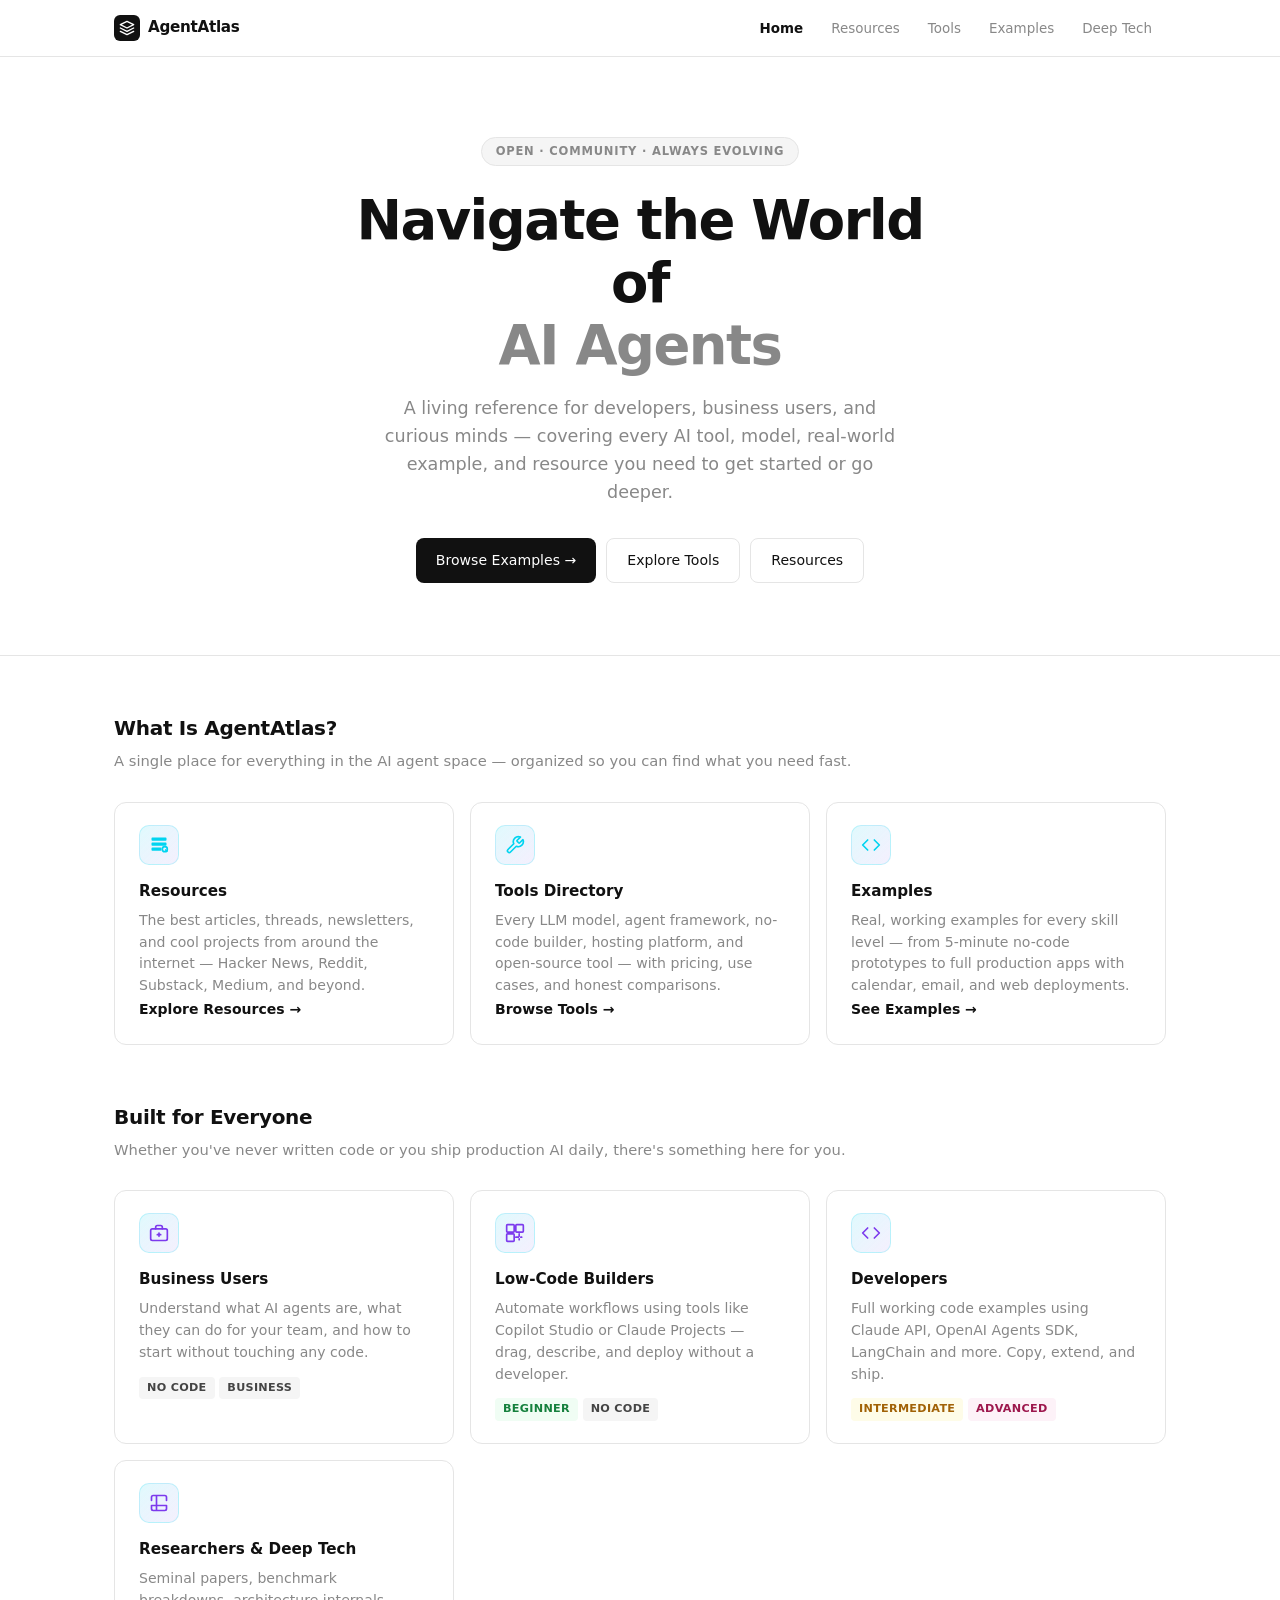
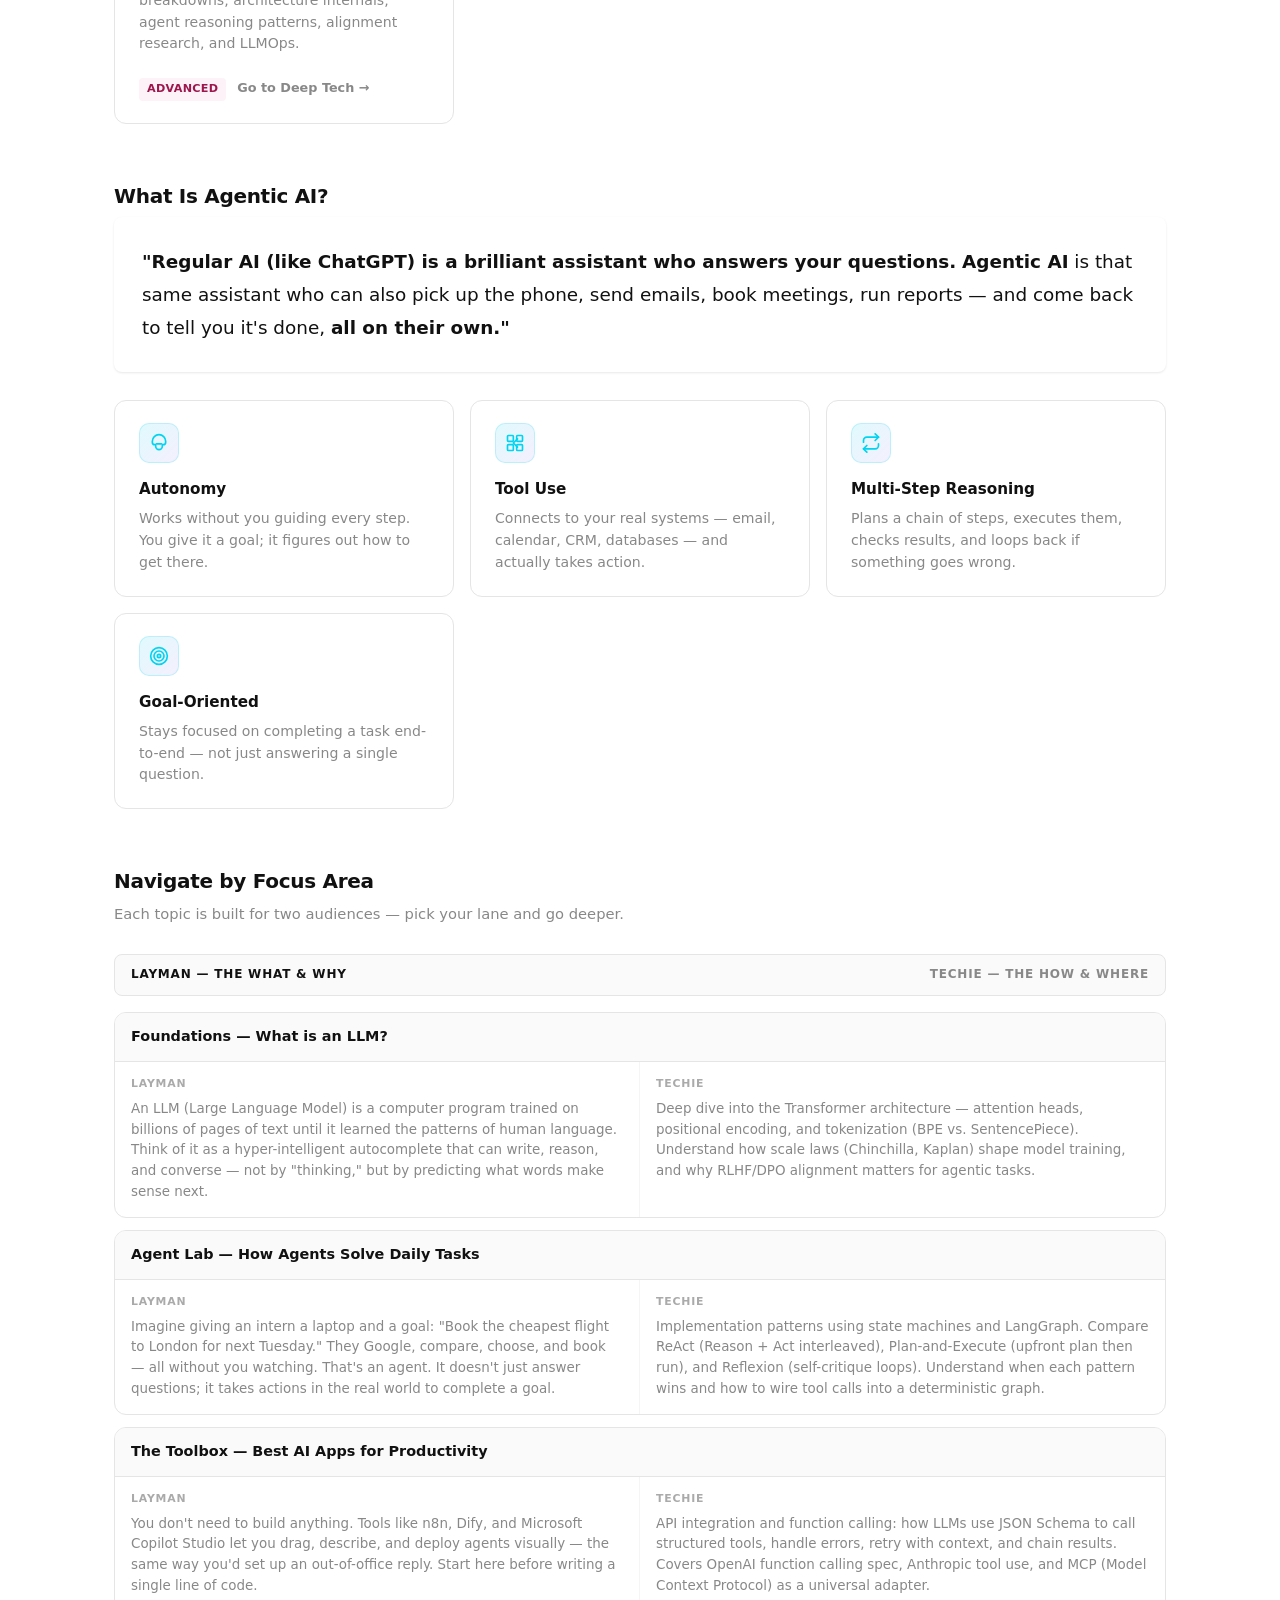
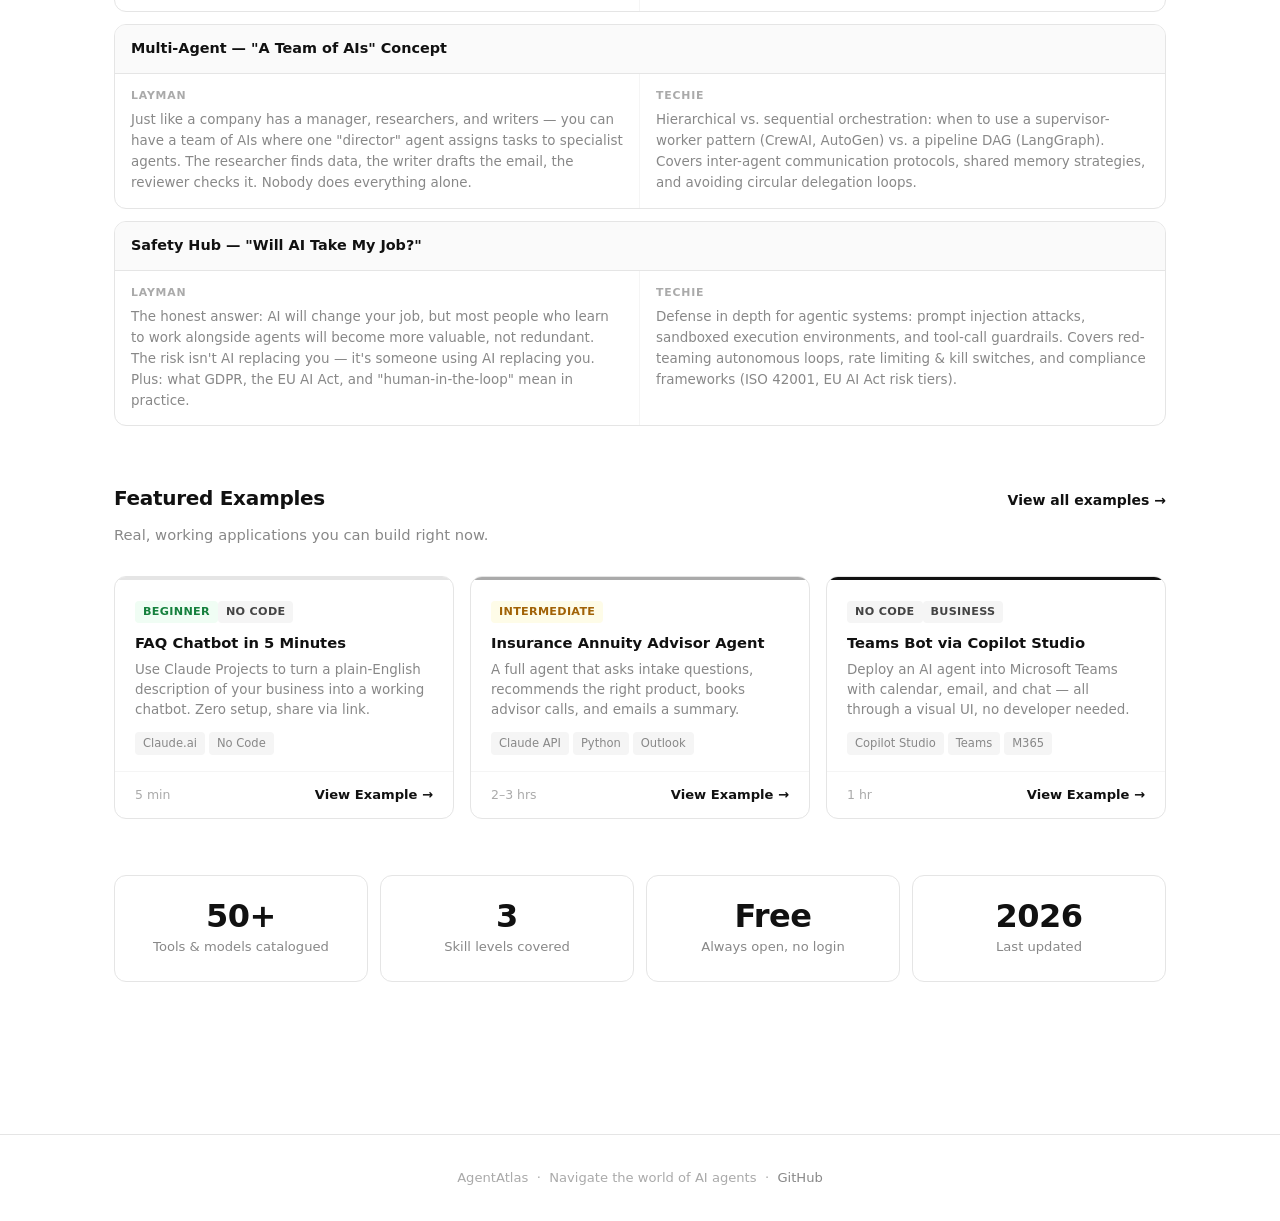
==== commit ff52ddde: "adding better svgs" ====
--- a/index.html
+++ b/index.html
@@ -50,7 +50,9 @@
     <div class="card-grid">
       <a href="resources.html" style="text-decoration:none;">
         <div class="card">
-          <div class="card-icon"></div>
+          <div class="card-icon">
+            <svg width="20" height="20" viewBox="0 0 24 24" fill="none" stroke="#00d4f0" stroke-width="2" stroke-linecap="round" stroke-linejoin="round"><path d="M4 4h16v2H4zM4 10h16v2H4zM4 16h10v2H4z"/><circle cx="19" cy="17" r="3"/><path d="m21.5 19.5-1.5-1.5"/></svg>
+          </div>
           <h3>Resources</h3>
           <p>The best articles, threads, newsletters, and cool projects from around the internet — Hacker News, Reddit, Substack, Medium, and beyond.</p>
           <span style="color:var(--black); font-size:0.875rem; font-weight:600;">Explore Resources →</span>
@@ -58,7 +60,9 @@
       </a>
       <a href="tools.html" style="text-decoration:none;">
         <div class="card">
-          <div class="card-icon"></div>
+          <div class="card-icon">
+            <svg width="20" height="20" viewBox="0 0 24 24" fill="none" stroke="#00d4f0" stroke-width="2" stroke-linecap="round" stroke-linejoin="round"><path d="M14.7 6.3a1 1 0 0 0 0 1.4l1.6 1.6a1 1 0 0 0 1.4 0l3.77-3.77a6 6 0 0 1-7.94 7.94l-6.91 6.91a2.12 2.12 0 0 1-3-3l6.91-6.91a6 6 0 0 1 7.94-7.94l-3.76 3.76z"/></svg>
+          </div>
           <h3>Tools Directory</h3>
           <p>Every LLM model, agent framework, no-code builder, hosting platform, and open-source tool — with pricing, use cases, and honest comparisons.</p>
           <span style="color:var(--black); font-size:0.875rem; font-weight:600;">Browse Tools →</span>
@@ -66,7 +70,9 @@
       </a>
       <a href="examples.html" style="text-decoration:none;">
         <div class="card">
-          <div class="card-icon"></div>
+          <div class="card-icon">
+            <svg width="20" height="20" viewBox="0 0 24 24" fill="none" stroke="#00d4f0" stroke-width="2" stroke-linecap="round" stroke-linejoin="round"><polyline points="16 18 22 12 16 6"/><polyline points="8 6 2 12 8 18"/></svg>
+          </div>
           <h3>Examples</h3>
           <p>Real, working examples for every skill level — from 5-minute no-code prototypes to full production apps with calendar, email, and web deployments.</p>
           <span style="color:var(--black); font-size:0.875rem; font-weight:600;">See Examples →</span>
@@ -81,7 +87,9 @@
     <div class="section-subtitle">Whether you've never written code or you ship production AI daily, there's something here for you.</div>
     <div class="card-grid">
       <div class="card">
-        <div class="card-icon"></div>
+        <div class="card-icon">
+          <svg width="20" height="20" viewBox="0 0 24 24" fill="none" stroke="#7c3aed" stroke-width="2" stroke-linecap="round" stroke-linejoin="round"><rect x="2" y="7" width="20" height="14" rx="2"/><path d="M16 7V5a2 2 0 0 0-2-2h-4a2 2 0 0 0-2 2v2"/><line x1="12" y1="12" x2="12" y2="16"/><line x1="10" y1="14" x2="14" y2="14"/></svg>
+        </div>
         <h3>Business Users</h3>
         <p>Understand what AI agents are, what they can do for your team, and how to start without touching any code.</p>
         <div style="margin-top:10px;">
@@ -90,7 +98,9 @@
         </div>
       </div>
       <div class="card">
-        <div class="card-icon"></div>
+        <div class="card-icon">
+          <svg width="20" height="20" viewBox="0 0 24 24" fill="none" stroke="#7c3aed" stroke-width="2" stroke-linecap="round" stroke-linejoin="round"><rect x="2" y="2" width="9" height="9" rx="1"/><rect x="13" y="2" width="9" height="9" rx="1"/><rect x="2" y="13" width="9" height="9" rx="1"/><path d="M17 13v3m0 3v1M13 17h3m3 0h1"/></svg>
+        </div>
         <h3>Low-Code Builders</h3>
         <p>Automate workflows using tools like Copilot Studio or Claude Projects — drag, describe, and deploy without a developer.</p>
         <div style="margin-top:10px;">
@@ -99,7 +109,9 @@
         </div>
       </div>
       <div class="card">
-        <div class="card-icon"></div>
+        <div class="card-icon">
+          <svg width="20" height="20" viewBox="0 0 24 24" fill="none" stroke="#7c3aed" stroke-width="2" stroke-linecap="round" stroke-linejoin="round"><polyline points="16 18 22 12 16 6"/><polyline points="8 6 2 12 8 18"/></svg>
+        </div>
         <h3>Developers</h3>
         <p>Full working code examples using Claude API, OpenAI Agents SDK, LangChain and more. Copy, extend, and ship.</p>
         <div style="margin-top:10px;">
@@ -108,7 +120,9 @@
         </div>
       </div>
       <div class="card">
-        <div class="card-icon"></div>
+        <div class="card-icon">
+          <svg width="20" height="20" viewBox="0 0 24 24" fill="none" stroke="#7c3aed" stroke-width="2" stroke-linecap="round" stroke-linejoin="round"><path d="M9 3H5a2 2 0 0 0-2 2v4m6-6h10a2 2 0 0 1 2 2v4M9 3v18m0 0h10a2 2 0 0 0 2-2v-4M9 21H5a2 2 0 0 1-2-2v-4m0 0h18"/></svg>
+        </div>
         <h3>Researchers &amp; Deep Tech</h3>
         <p>Seminal papers, benchmark breakdowns, architecture internals, agent reasoning patterns, alignment research, and LLMOps.</p>
         <div style="margin-top:10px;">
@@ -131,22 +145,30 @@
     </div>
     <div class="card-grid">
       <div class="card">
-        <div class="card-icon"></div>
+        <div class="card-icon">
+          <svg width="20" height="20" viewBox="0 0 24 24" fill="none" stroke="#00d4f0" stroke-width="2" stroke-linecap="round" stroke-linejoin="round"><path d="M12 2a8 8 0 0 1 8 8v1a3 3 0 0 1-3 3h-1v2a4 4 0 0 1-8 0v-2H7a3 3 0 0 1-3-3v-1a8 8 0 0 1 8-8z"/><path d="M9 13h6"/></svg>
+        </div>
         <h3>Autonomy</h3>
         <p>Works without you guiding every step. You give it a goal; it figures out how to get there.</p>
       </div>
       <div class="card">
-        <div class="card-icon"></div>
+        <div class="card-icon">
+          <svg width="20" height="20" viewBox="0 0 24 24" fill="none" stroke="#00d4f0" stroke-width="2" stroke-linecap="round" stroke-linejoin="round"><path d="m15 7-5 5 5 5"/><rect x="3" y="3" width="7" height="7" rx="1"/><rect x="14" y="3" width="7" height="7" rx="1"/><rect x="14" y="14" width="7" height="7" rx="1"/><rect x="3" y="14" width="7" height="7" rx="1"/></svg>
+        </div>
         <h3>Tool Use</h3>
         <p>Connects to your real systems — email, calendar, CRM, databases — and actually takes action.</p>
       </div>
       <div class="card">
-        <div class="card-icon"></div>
+        <div class="card-icon">
+          <svg width="20" height="20" viewBox="0 0 24 24" fill="none" stroke="#00d4f0" stroke-width="2" stroke-linecap="round" stroke-linejoin="round"><polyline points="17 1 21 5 17 9"/><path d="M3 11V9a4 4 0 0 1 4-4h14"/><polyline points="7 23 3 19 7 15"/><path d="M21 13v2a4 4 0 0 1-4 4H3"/></svg>
+        </div>
         <h3>Multi-Step Reasoning</h3>
         <p>Plans a chain of steps, executes them, checks results, and loops back if something goes wrong.</p>
       </div>
       <div class="card">
-        <div class="card-icon"></div>
+        <div class="card-icon">
+          <svg width="20" height="20" viewBox="0 0 24 24" fill="none" stroke="#00d4f0" stroke-width="2" stroke-linecap="round" stroke-linejoin="round"><circle cx="12" cy="12" r="10"/><circle cx="12" cy="12" r="6"/><circle cx="12" cy="12" r="2"/></svg>
+        </div>
         <h3>Goal-Oriented</h3>
         <p>Stays focused on completing a task end-to-end — not just answering a single question.</p>
       </div>
--- a/css/style.css
+++ b/css/style.css
@@ -273,15 +273,17 @@
 }
 
 .card-icon {
-  width: 36px;
-  height: 36px;
-  border-radius: 8px;
+  width: 40px;
+  height: 40px;
+  border-radius: 10px;
   display: flex;
   align-items: center;
   justify-content: center;
   font-size: 1.1rem;
-  margin-bottom: 12px;
-  background: var(--gray-100);
+  margin-bottom: 14px;
+  background: linear-gradient(135deg, rgba(0,212,240,0.12) 0%, rgba(124,58,237,0.08) 100%);
+  border: 1px solid rgba(0,212,240,0.2);
+  flex-shrink: 0;
 }
 
 .card h3 {
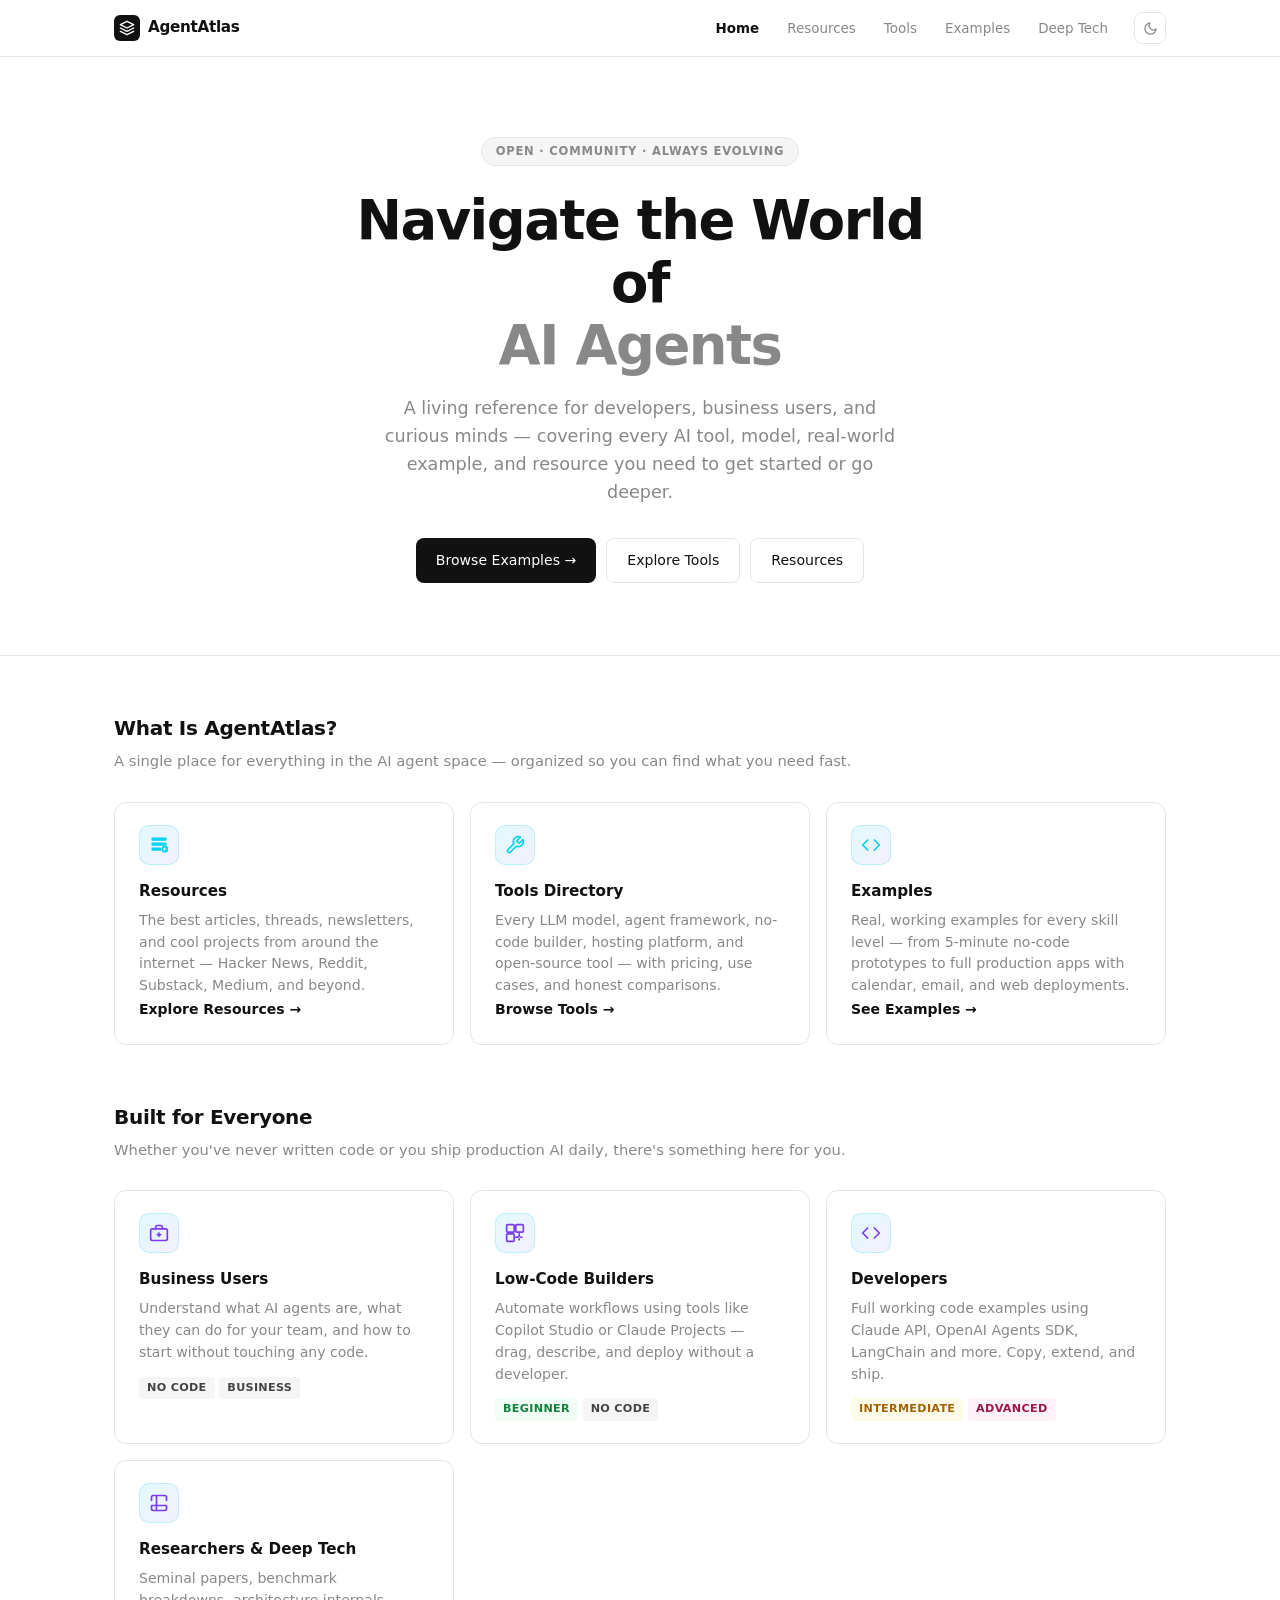
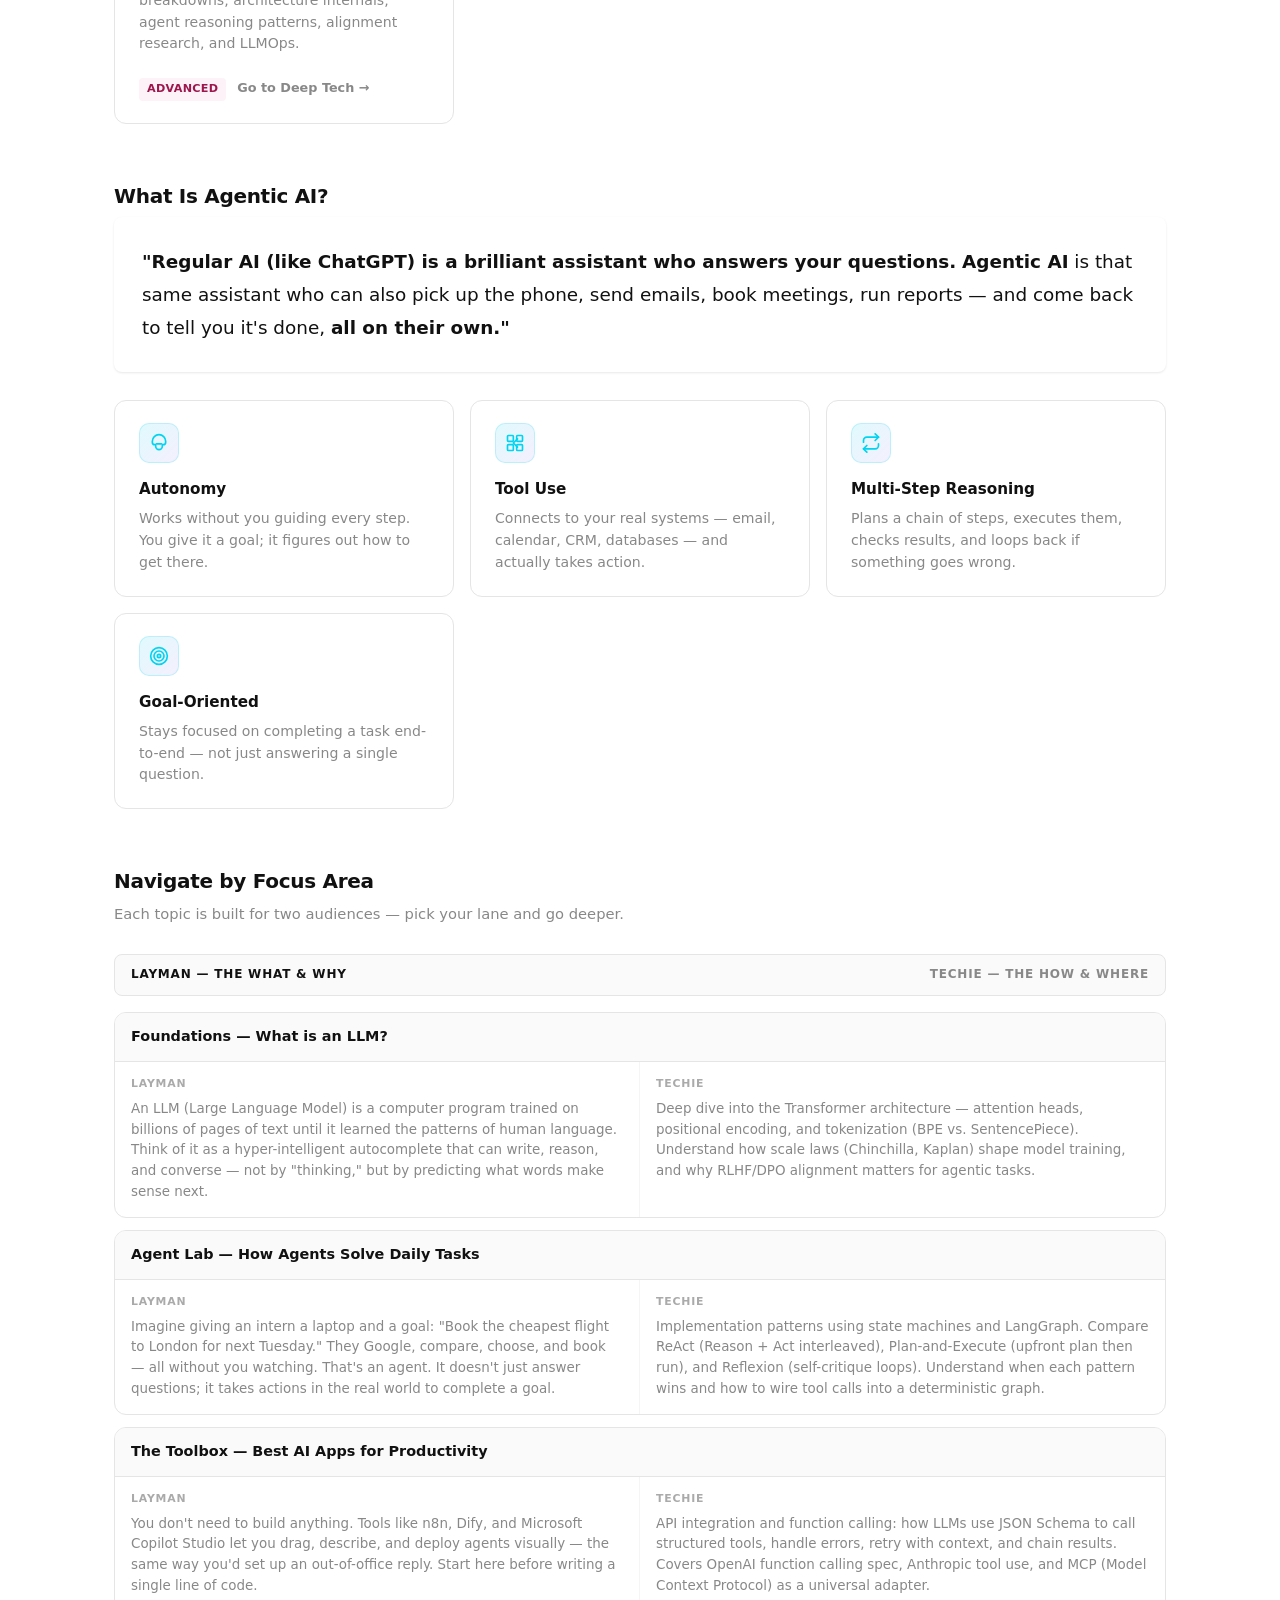
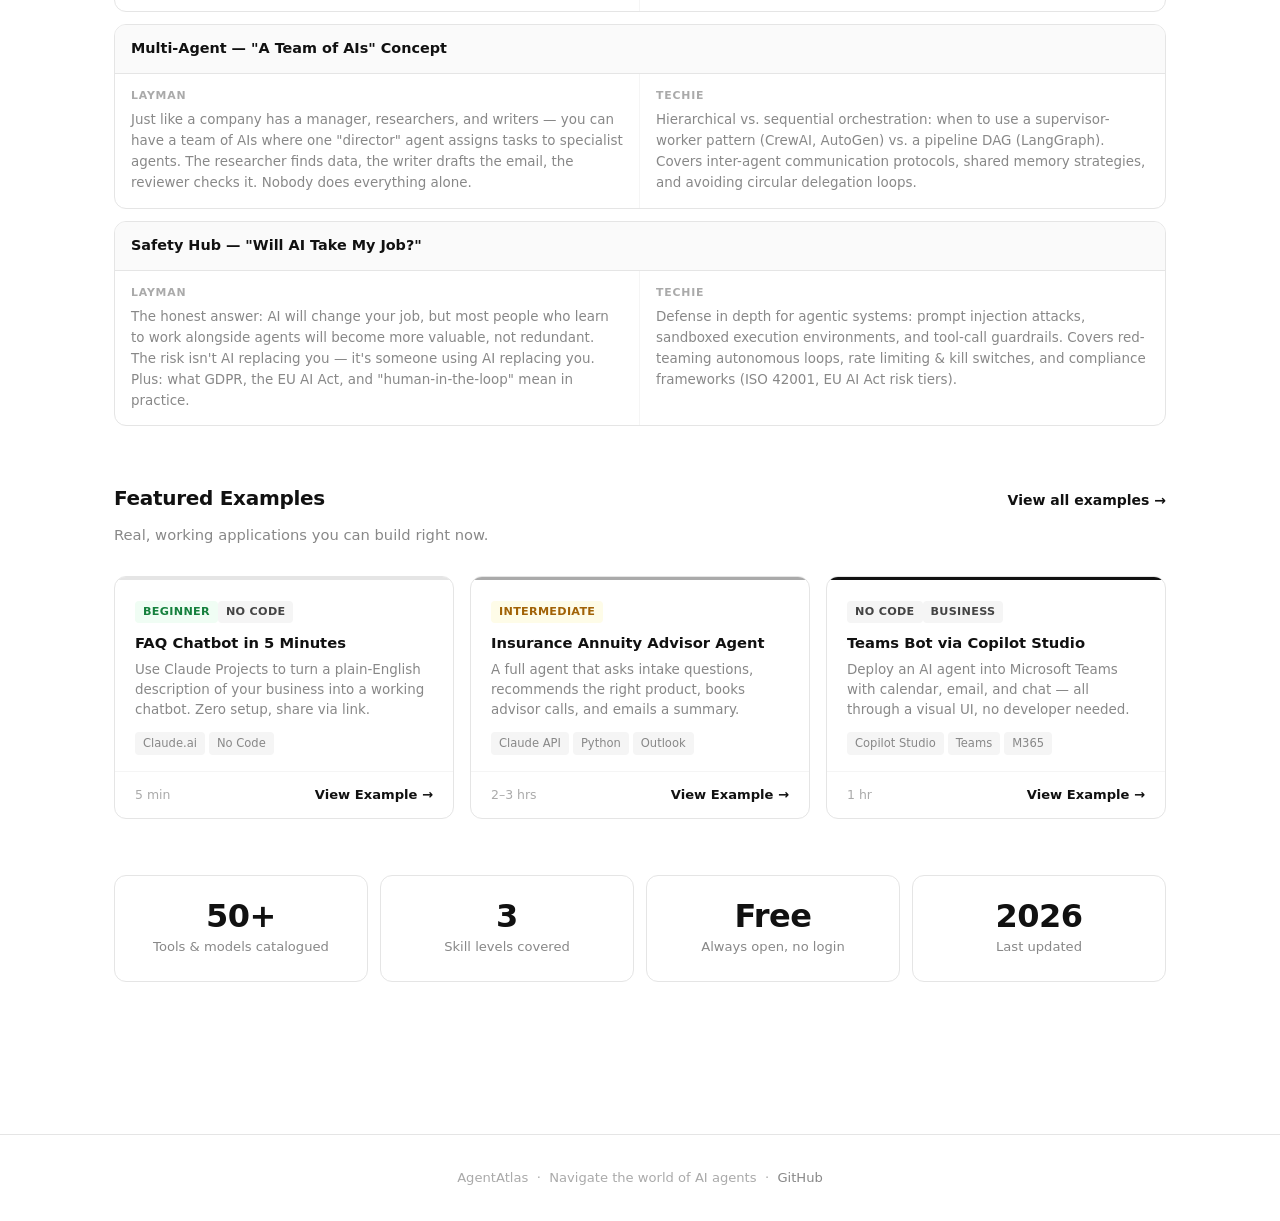
==== commit 5249466d: "Replace empty logo placeholders with monochrome SVG icons - Added contextual SVG icons to the diffic" ====
--- a/index.html
+++ b/index.html
@@ -23,6 +23,10 @@
       <li><a href="examples.html">Examples</a></li>
       <li><a href="deep-tech.html">Deep Tech</a></li>
     </ul>
+    <button class="theme-toggle" id="themeToggle" aria-label="Toggle dark mode" title="Toggle dark mode">
+      <svg class="icon-moon" width="15" height="15" viewBox="0 0 24 24" fill="none" stroke="currentColor" stroke-width="2" stroke-linecap="round" stroke-linejoin="round"><path d="M21 12.79A9 9 0 1 1 11.21 3 7 7 0 0 0 21 12.79z"/></svg>
+      <svg class="icon-sun"  width="15" height="15" viewBox="0 0 24 24" fill="none" stroke="currentColor" stroke-width="2" stroke-linecap="round" stroke-linejoin="round"><circle cx="12" cy="12" r="5"/><line x1="12" y1="1" x2="12" y2="3"/><line x1="12" y1="21" x2="12" y2="23"/><line x1="4.22" y1="4.22" x2="5.64" y2="5.64"/><line x1="18.36" y1="18.36" x2="19.78" y2="19.78"/><line x1="1" y1="12" x2="3" y2="12"/><line x1="21" y1="12" x2="23" y2="12"/><line x1="4.22" y1="19.78" x2="5.64" y2="18.36"/><line x1="18.36" y1="5.64" x2="19.78" y2="4.22"/></svg>
+    </button>
   </div>
 </nav>
 
--- a/css/style.css
+++ b/css/style.css
@@ -30,6 +30,85 @@
   --transition: 150ms ease;
 }
 
+/* ---- DARK MODE VARIABLES ---- */
+[data-theme="dark"] {
+  --black:      #f0f0f0;
+  --gray-900:   #e8e8e8;
+  --gray-800:   #d0d0d0;
+  --gray-700:   #b0b0b0;
+  --gray-500:   #888888;
+  --gray-400:   #666666;
+  --gray-200:   #2a2a2a;
+  --gray-100:   #1e1e1e;
+  --gray-50:    #181818;
+  --white:      #111111;
+  --accent:     #aaaaaa;
+  --link:       #f0f0f0;
+  --link-hover: #cccccc;
+  --shadow-sm:  0 1px 2px rgba(0,0,0,0.3);
+  --shadow:     0 1px 3px rgba(0,0,0,0.4), 0 1px 2px rgba(0,0,0,0.3);
+  --shadow-lg:  0 4px 12px rgba(0,0,0,0.5);
+}
+
+/* Match system preference when no explicit choice is stored */
+@media (prefers-color-scheme: dark) {
+  :root:not([data-theme="light"]) {
+    --black:      #f0f0f0;
+    --gray-900:   #e8e8e8;
+    --gray-800:   #d0d0d0;
+    --gray-700:   #b0b0b0;
+    --gray-500:   #888888;
+    --gray-400:   #666666;
+    --gray-200:   #2a2a2a;
+    --gray-100:   #1e1e1e;
+    --gray-50:    #181818;
+    --white:      #111111;
+    --accent:     #aaaaaa;
+    --link:       #f0f0f0;
+    --link-hover: #cccccc;
+    --shadow-sm:  0 1px 2px rgba(0,0,0,0.3);
+    --shadow:     0 1px 3px rgba(0,0,0,0.4), 0 1px 2px rgba(0,0,0,0.3);
+    --shadow-lg:  0 4px 12px rgba(0,0,0,0.5);
+  }
+}
+
+/* Nav backdrop in dark mode */
+[data-theme="dark"] nav { background: rgba(17,17,17,0.92) !important; }
+@media (prefers-color-scheme: dark) {
+  :root:not([data-theme="light"]) nav { background: rgba(17,17,17,0.92) !important; }
+}
+
+/* ---- THEME TOGGLE BUTTON ---- */
+.theme-toggle {
+  margin-left: 12px;
+  width: 32px;
+  height: 32px;
+  border-radius: 8px;
+  border: 1px solid var(--gray-200);
+  background: var(--white);
+  color: var(--gray-500);
+  cursor: pointer;
+  display: flex;
+  align-items: center;
+  justify-content: center;
+  transition: border-color var(--transition), background var(--transition), color var(--transition);
+  flex-shrink: 0;
+}
+.theme-toggle:hover {
+  border-color: var(--gray-700);
+  color: var(--black);
+}
+.theme-toggle svg { display: block; }
+/* show sun in dark, moon in light */
+.theme-toggle .icon-sun  { display: none; }
+.theme-toggle .icon-moon { display: block; }
+[data-theme="dark"] .theme-toggle .icon-sun  { display: block; }
+[data-theme="dark"] .theme-toggle .icon-moon { display: none; }
+@media (prefers-color-scheme: dark) {
+  :root:not([data-theme="light"]) .theme-toggle .icon-sun  { display: block; }
+  :root:not([data-theme="light"]) .theme-toggle .icon-moon { display: none; }
+}
+
 * { margin: 0; padding: 0; box-sizing: border-box; }
 html { scroll-behavior: smooth; }
 
@@ -912,6 +991,68 @@
 .rai-cat-privacy    { background: #f0fdf4; color: #15803d; }
 .rai-cat-ops        { background: #fefce8; color: #a16207; }
 
+/* ---- DARK MODE OVERRIDES for hardcoded colors ---- */
+[data-theme="dark"] .source-badge,
+@media (prefers-color-scheme: dark) { :root:not([data-theme="light"]) .source-badge {} }
+
+[data-theme="dark"] code { background: #2a2a2a; color: #d0d0d0; }
+[data-theme="dark"] .code-block pre { background: #0d0d0d; }
+[data-theme="dark"] .resource-card,
+[data-theme="dark"] .paper-card,
+[data-theme="dark"] .concept-card,
+[data-theme="dark"] .blog-card { background: #161616; border-color: #2a2a2a; }
+[data-theme="dark"] .resource-card:hover,
+[data-theme="dark"] .paper-card:hover,
+[data-theme="dark"] .blog-card:hover { border-color: #444; }
+[data-theme="dark"] .video-card { background: #161616; border-color: #2a2a2a; }
+[data-theme="dark"] .tab-btn { background: #1e1e1e; border-color: #2a2a2a; color: #888; }
+[data-theme="dark"] .tab-btn.active { background: #111; color: #f0f0f0; border-color: #444; }
+[data-theme="dark"] .tabs { background: transparent; }
+[data-theme="dark"] .callout { background: #161616; border-color: #2a2a2a; }
+[data-theme="dark"] .callout-info { background: #0d1a1e; border-color: #1a3a44; }
+[data-theme="dark"] .callout-warning { background: #1a1500; border-color: #3a2e00; }
+[data-theme="dark"] .topic-card { background: #161616; border-color: #2a2a2a; }
+[data-theme="dark"] .topic-cell:first-child { border-right-color: #2a2a2a; }
+[data-theme="dark"] .topic-card-header { background: #1a1a1a; border-bottom-color: #2a2a2a; }
+[data-theme="dark"] .benchmark-table th { background: #1e1e1e; }
+[data-theme="dark"] .benchmark-table td { border-color: #2a2a2a; }
+[data-theme="dark"] .benchmark-table tr:hover td { background: #1a1a1a; }
+[data-theme="dark"] footer { background: #0d0d0d; border-top-color: #2a2a2a; }
+[data-theme="dark"] .hero,
+[data-theme="dark"] .page-header { border-bottom-color: #2a2a2a; }
+[data-theme="dark"] .leaderboard-card { background: #161616; border-color: #2a2a2a; }
+[data-theme="dark"] .leaderboard-card h3 { color: #d0d0d0; }
+[data-theme="dark"] .leaderboard-card p { color: #888; }
+[data-theme="dark"] .leaderboard-card a { color: #aaa; border-color: #444; }
+
+@media (prefers-color-scheme: dark) {
+  :root:not([data-theme="light"]) code { background: #2a2a2a; color: #d0d0d0; }
+  :root:not([data-theme="light"]) .code-block pre { background: #0d0d0d; }
+  :root:not([data-theme="light"]) .resource-card,
+  :root:not([data-theme="light"]) .paper-card,
+  :root:not([data-theme="light"]) .concept-card,
+  :root:not([data-theme="light"]) .blog-card { background: #161616; border-color: #2a2a2a; }
+  :root:not([data-theme="light"]) .resource-card:hover,
+  :root:not([data-theme="light"]) .paper-card:hover,
+  :root:not([data-theme="light"]) .blog-card:hover { border-color: #444; }
+  :root:not([data-theme="light"]) .video-card { background: #161616; border-color: #2a2a2a; }
+  :root:not([data-theme="light"]) .tab-btn { background: #1e1e1e; border-color: #2a2a2a; color: #888; }
+  :root:not([data-theme="light"]) .tab-btn.active { background: #111; color: #f0f0f0; border-color: #444; }
+  :root:not([data-theme="light"]) .callout { background: #161616; border-color: #2a2a2a; }
+  :root:not([data-theme="light"]) .callout-info { background: #0d1a1e; border-color: #1a3a44; }
+  :root:not([data-theme="light"]) .callout-warning { background: #1a1500; border-color: #3a2e00; }
+  :root:not([data-theme="light"]) .topic-card { background: #161616; border-color: #2a2a2a; }
+  :root:not([data-theme="light"]) .topic-cell:first-child { border-right-color: #2a2a2a; }
+  :root:not([data-theme="light"]) .topic-card-header { background: #1a1a1a; border-bottom-color: #2a2a2a; }
+  :root:not([data-theme="light"]) .benchmark-table th { background: #1e1e1e; }
+  :root:not([data-theme="light"]) .benchmark-table td { border-color: #2a2a2a; }
+  :root:not([data-theme="light"]) .benchmark-table tr:hover td { background: #1a1a1a; }
+  :root:not([data-theme="light"]) footer { background: #0d0d0d; border-top-color: #2a2a2a; }
+  :root:not([data-theme="light"]) .hero,
+  :root:not([data-theme="light"]) .page-header { border-bottom-color: #2a2a2a; }
+  :root:not([data-theme="light"]) .leaderboard-card { background: #161616; border-color: #2a2a2a; }
+}
+
 /* ---- RESPONSIVE ---- */
 @media (max-width: 768px) {
   .nav-inner { flex-wrap: wrap; height: auto; padding: 10px 16px; gap: 10px; }
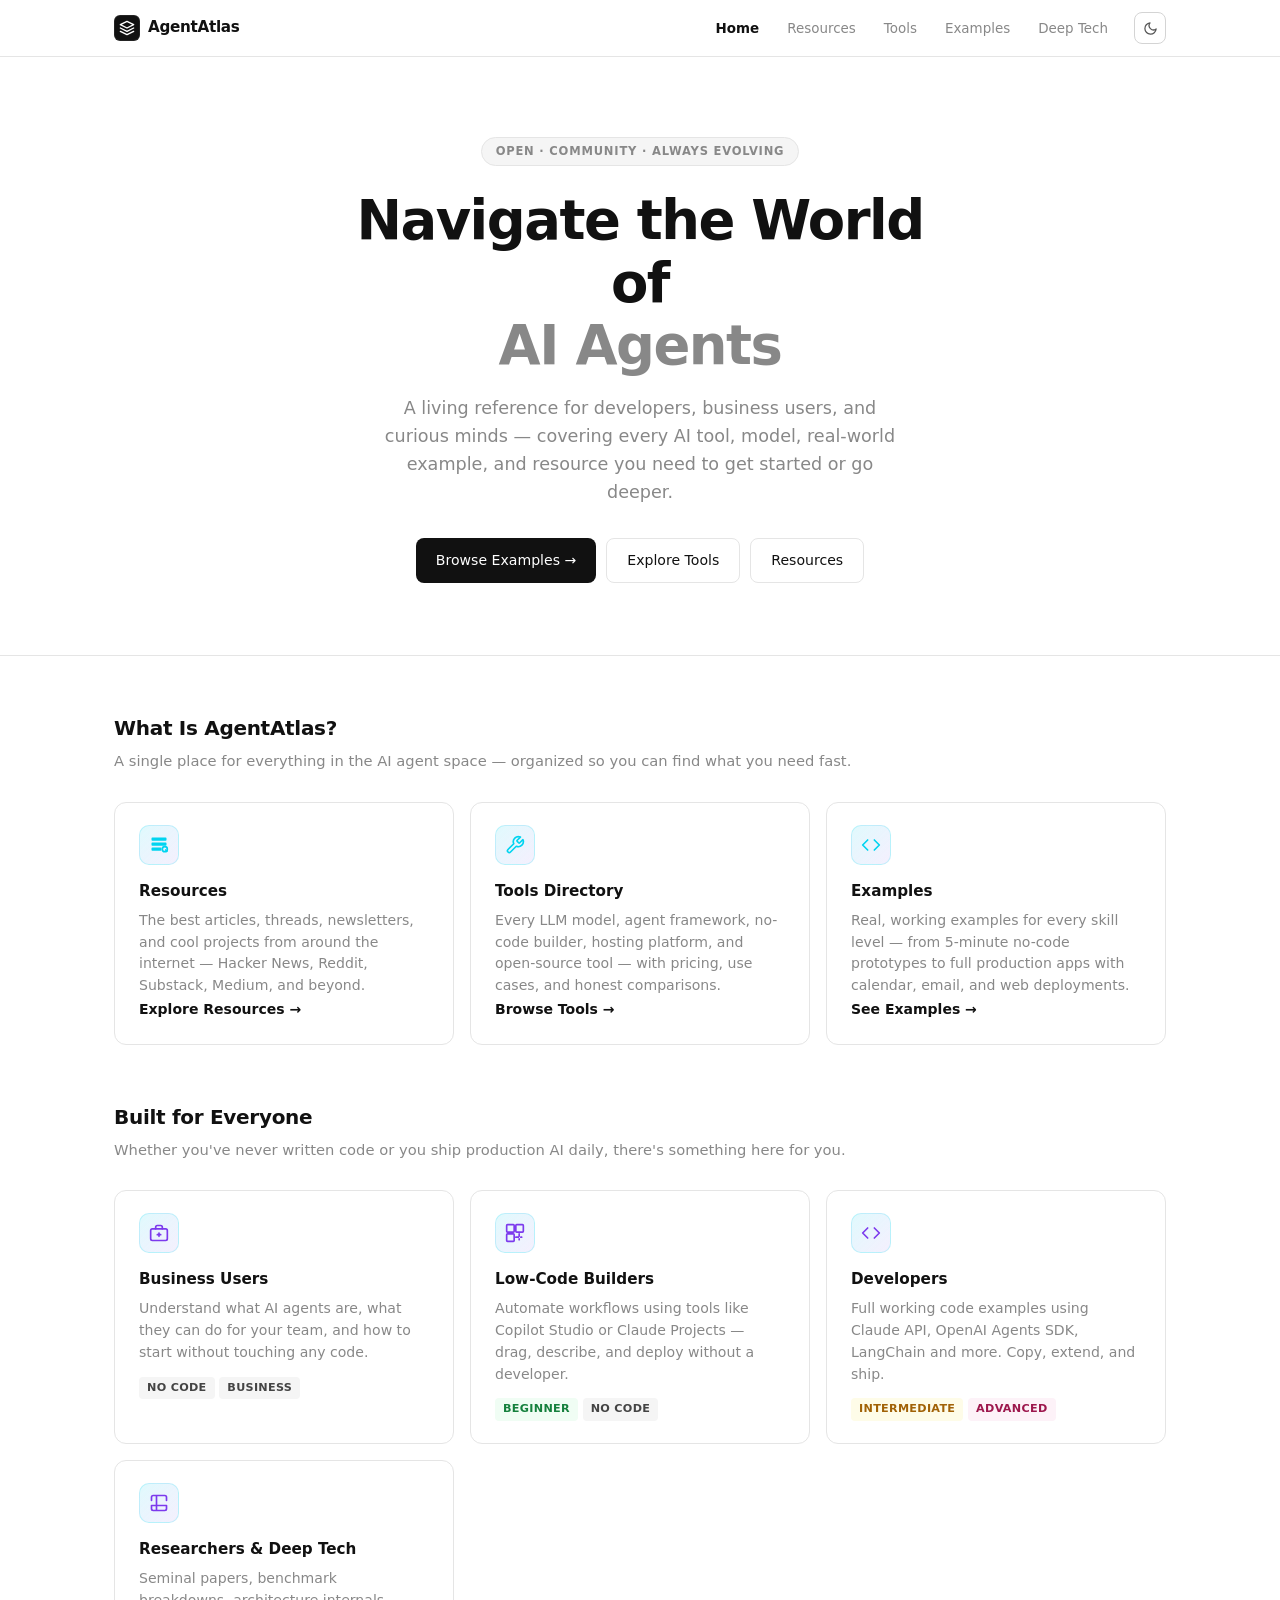
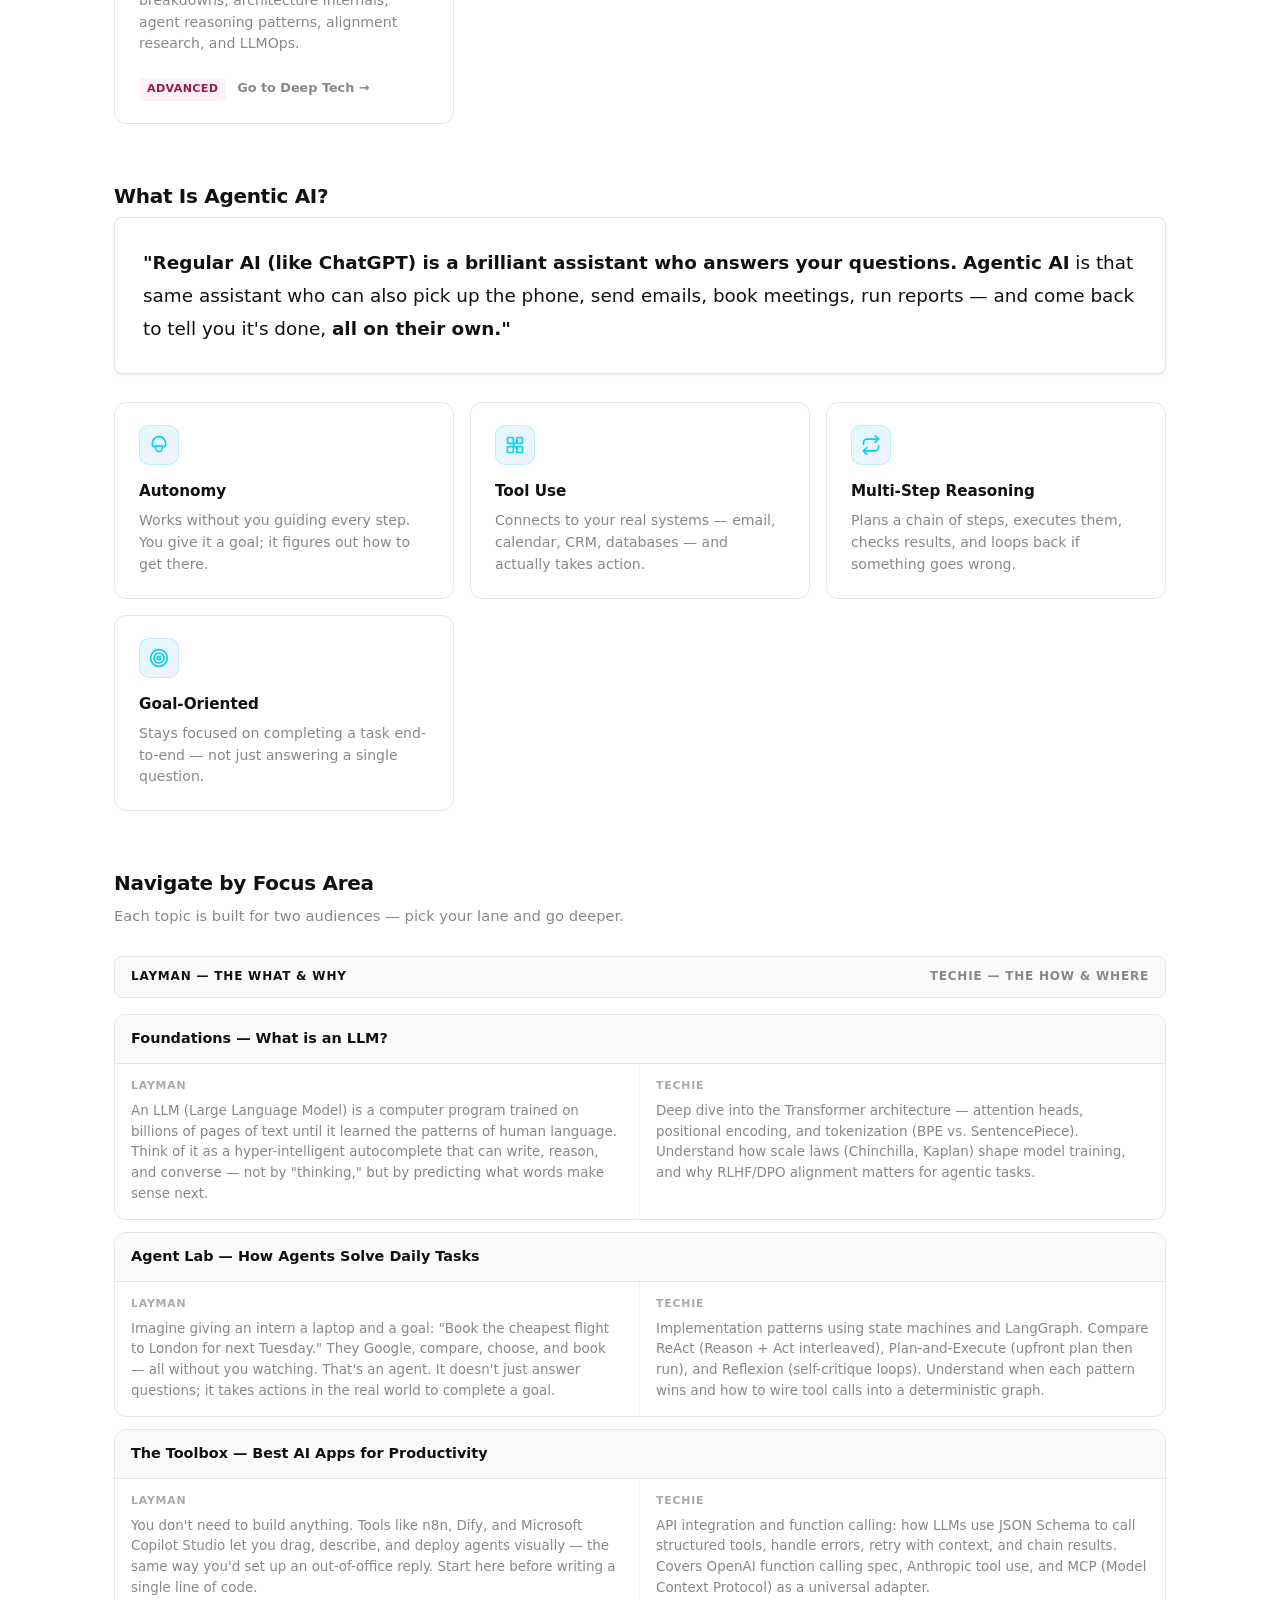
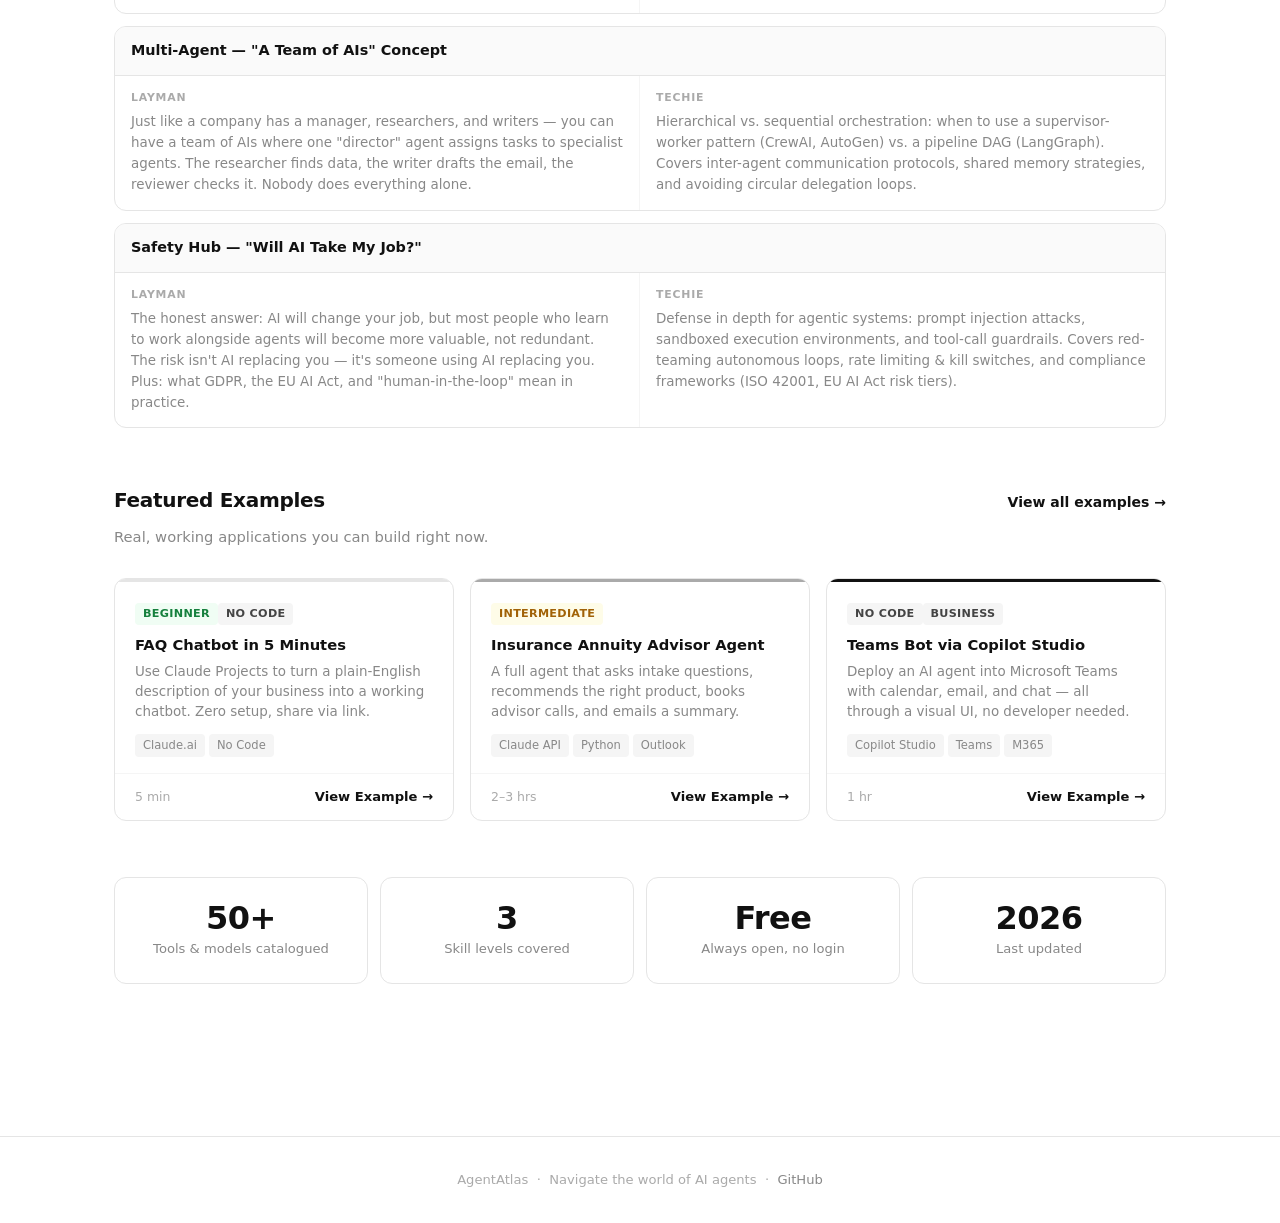
==== commit fec98dfb: "Add YouTube thumbnails and new high-quality videos to resources page - Replace all gradient placehol" ====
--- a/index.html
+++ b/index.html
@@ -140,7 +140,7 @@
   <!-- WHAT IS AGENTIC AI -->
   <section class="section">
     <div class="section-title">What Is Agentic AI?</div>
-    <div style="background:white; border:1px solid var(--border); border-radius:var(--radius); padding:28px; margin-bottom:28px; box-shadow:var(--shadow);">
+    <div style="background:var(--white); border:1px solid var(--gray-200); border-radius:var(--radius); padding:28px; margin-bottom:28px; box-shadow:var(--shadow);">
       <p style="font-size:1.15rem; line-height:1.8; color:var(--black);">
         <strong>"Regular AI (like ChatGPT) is a brilliant assistant who answers your questions.</strong>
         <strong> Agentic AI</strong> is that same assistant who can also pick up the phone, send emails, book meetings, run reports — and come back to tell you it's done,
--- a/css/style.css
+++ b/css/style.css
@@ -84,22 +84,48 @@
   width: 32px;
   height: 32px;
   border-radius: 8px;
-  border: 1px solid var(--gray-200);
-  background: var(--white);
-  color: var(--gray-500);
+  /* Light mode: white surface, visible border */
+  border: 1px solid #d4d4d4;
+  background: #ffffff;
+  color: #555555;
   cursor: pointer;
   display: flex;
   align-items: center;
   justify-content: center;
-  transition: border-color var(--transition), background var(--transition), color var(--transition);
+  transition: border-color 150ms ease, background 150ms ease, color 150ms ease;
   flex-shrink: 0;
 }
 .theme-toggle:hover {
-  border-color: var(--gray-700);
-  color: var(--black);
+  border-color: #888888;
+  color: #111111;
 }
 .theme-toggle svg { display: block; }
-/* show sun in dark, moon in light */
+
+/* Dark mode: lift the button off the dark nav with a lighter surface */
+[data-theme="dark"] .theme-toggle {
+  background: #2a2a2a;
+  border-color: #444444;
+  color: #d0d0d0;
+}
+[data-theme="dark"] .theme-toggle:hover {
+  background: #333333;
+  border-color: #666666;
+  color: #ffffff;
+}
+@media (prefers-color-scheme: dark) {
+  :root:not([data-theme="light"]) .theme-toggle {
+    background: #2a2a2a;
+    border-color: #444444;
+    color: #d0d0d0;
+  }
+  :root:not([data-theme="light"]) .theme-toggle:hover {
+    background: #333333;
+    border-color: #666666;
+    color: #ffffff;
+  }
+}
+
+/* show sun icon in dark mode, moon icon in light mode */
 .theme-toggle .icon-sun  { display: none; }
 .theme-toggle .icon-moon { display: block; }
 [data-theme="dark"] .theme-toggle .icon-sun  { display: block; }
@@ -159,10 +185,16 @@
 
 .nav-logo .logo-icon {
   width: 26px; height: 26px;
-  background: var(--black);
+  /* Always dark so the white SVG stroke stays visible in both themes */
+  background: #111111;
+  border: 1px solid rgba(255,255,255,0.08);
   border-radius: 6px;
   display: flex; align-items: center; justify-content: center;
   flex-shrink: 0;
+}
+[data-theme="dark"] .nav-logo .logo-icon { border-color: rgba(255,255,255,0.18); }
+@media (prefers-color-scheme: dark) {
+  :root:not([data-theme="light"]) .nav-logo .logo-icon { border-color: rgba(255,255,255,0.18); }
 }
 
 .nav-logo span { color: var(--gray-500); font-weight: 400; }
@@ -402,13 +434,14 @@
 
 .video-thumb {
   background: var(--gray-100);
-  height: 140px;
+  height: 160px;
   display: flex;
   align-items: center;
   justify-content: center;
   font-size: 2.4rem;
   position: relative;
   color: var(--gray-400);
+  background-color: #1a1a1a;
 }
 
 .video-duration {
